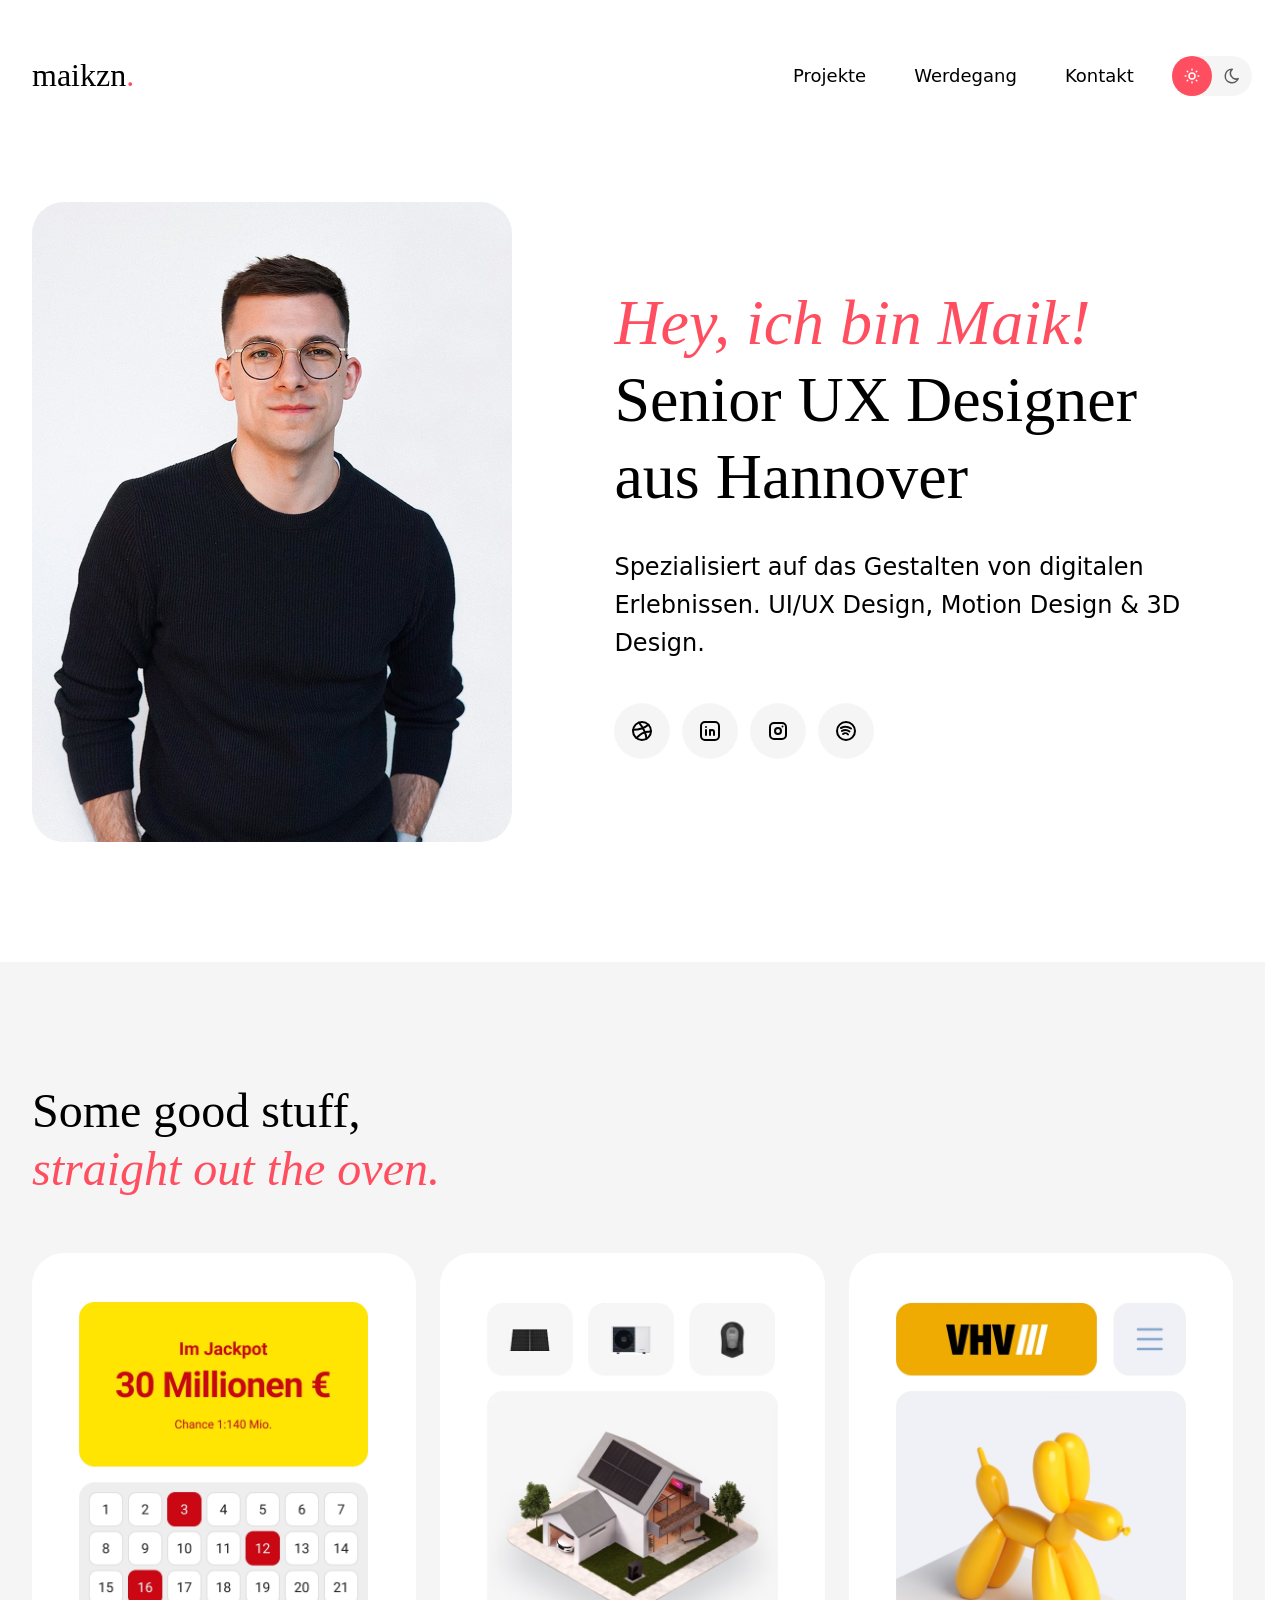
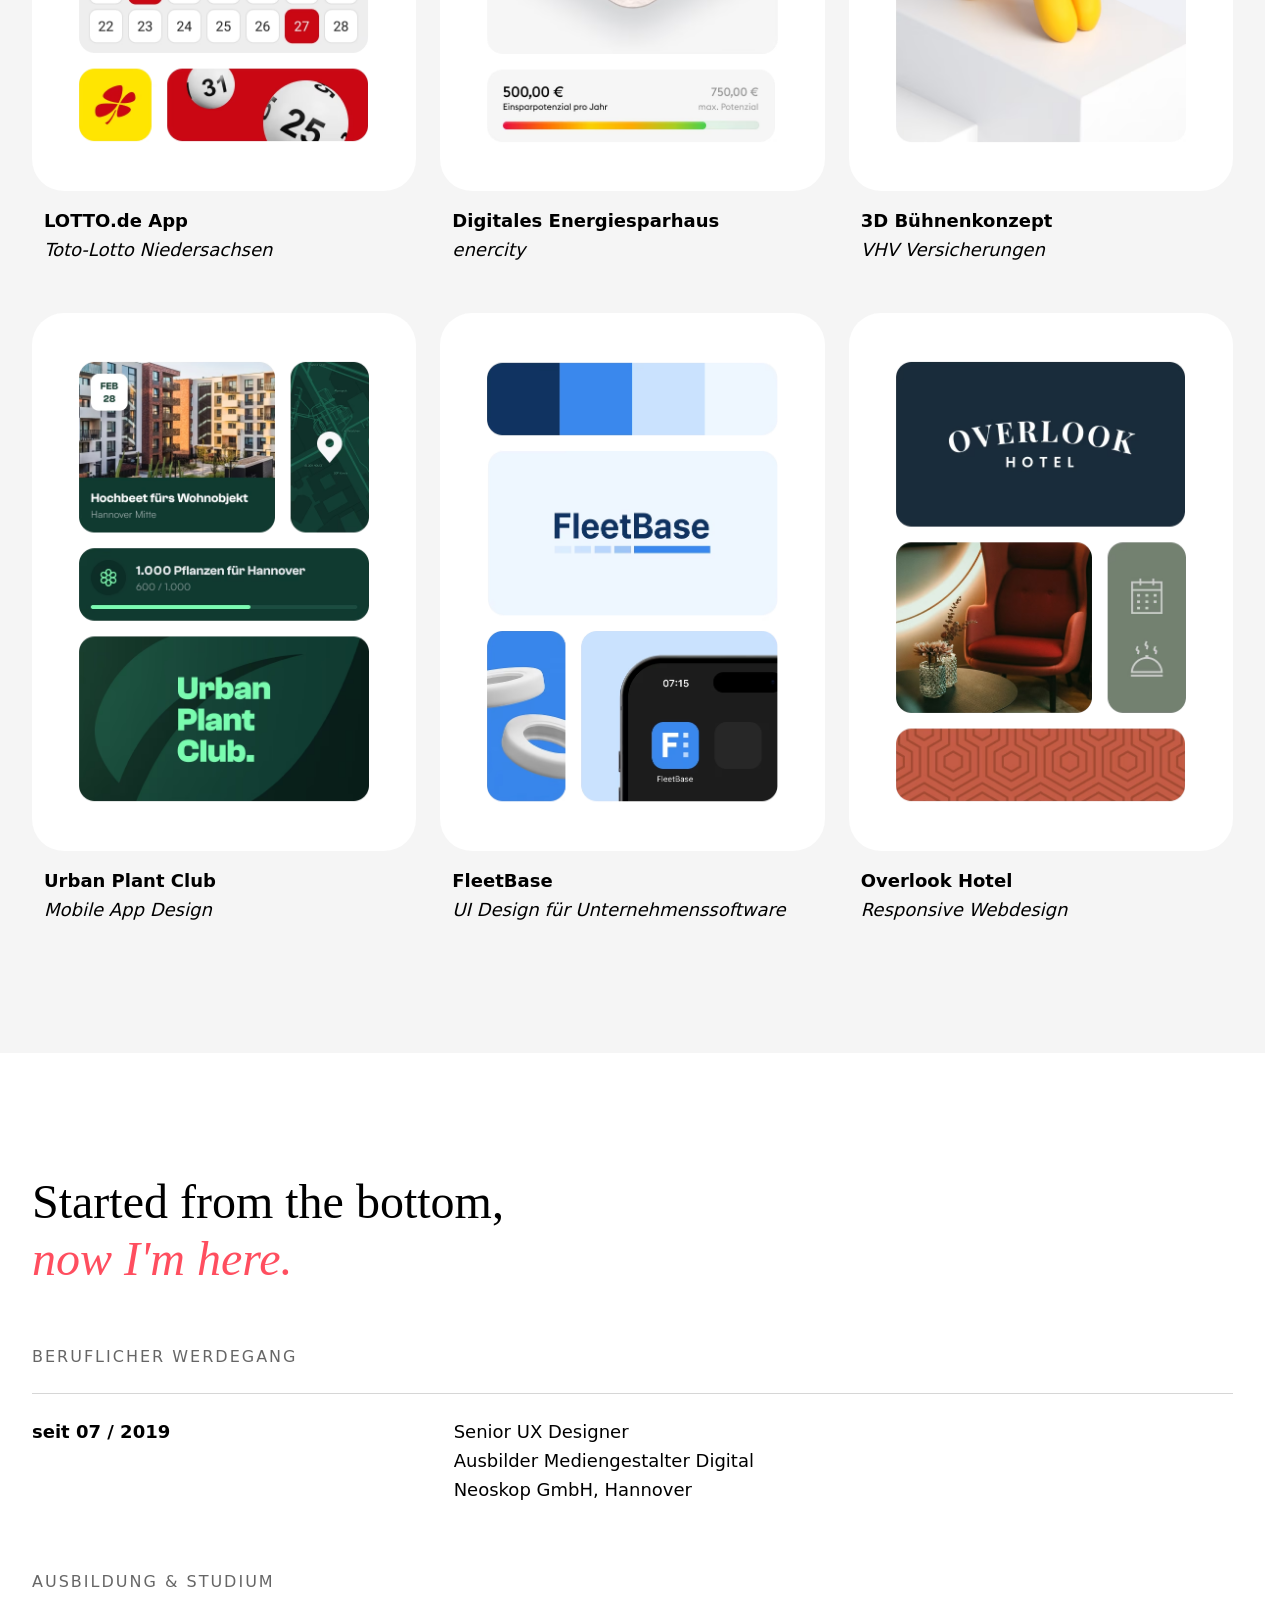
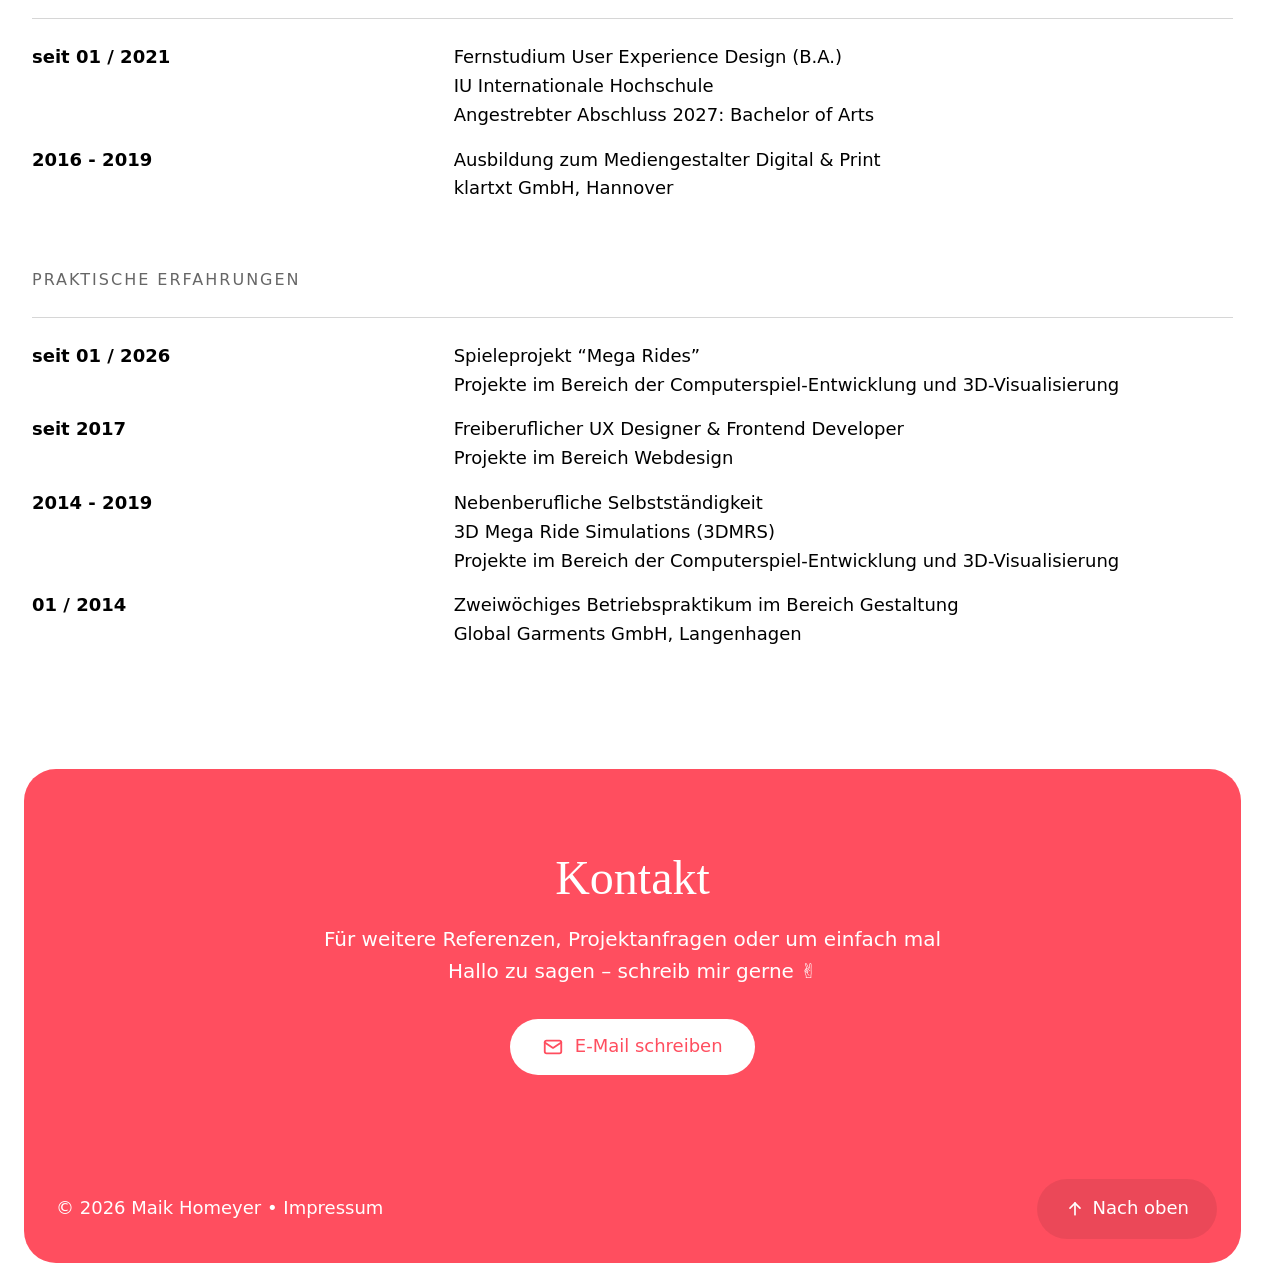
==== index.html @ de3a1f6f "feat(modal): add pause and play toggle to case videos" ====
<!DOCTYPE html>
<html lang="de">
<head>
    <meta charset="UTF-8">
    <meta name="viewport" content="width=device-width, initial-scale=1.0">
    
    <meta name="description" content="UX/UI Designer aus Hannover. Ich gestalte digitale Produkte mit Fokus auf UI/UX, Motion und 3D Design für optimale Nutzererlebnisse.">
    <title>Maik Homeyer – Senior UX Designer</title>
    <link rel="icon" href="assets/favicon.svg" sizes="any" type="image/svg+xml">

    <link rel="stylesheet" href="style.css">
    <script src="script.js" defer></script>
</head>
<body>
    <a href="#main" class="skip-link">Zum Hauptinhalt springen</a>

    <!-- NAVIGATION -->

    <header class="site-header"></header>

    <!-- MAIN CONTENT -->

    <main id="main" tabindex="-1">

        <!-- HERO AREA -->

        <section id="about" class="hero">
            <div class="container hero__inner">
                <div class="hero__image reveal">
                    <div class="hero__circle-wrapper reveal reveal--scale" style="transition-delay: 0.60s">
                        <svg viewBox="0 0 200 200" class="hero__circle">
                            <defs>
                                <path id="circle-path" d="M 100, 100 m -80, 0 a 80,80 0 1,1 160,0 a 80,80 0 1,1 -160,0" />
                            </defs>
                            <text>
                                <textPath href="#circle-path">
                                    Open for work · Open for work ·
                                </textPath>
                            </text>
                        </svg>
                    </div>
                    <picture>
                        <source srcset="assets/profil.avif" type="image/avif">
                        <source srcset="assets/profil.webp" type="image/webp">
                        <img src="assets/profil.jpg" 
                            alt="Porträt von Maik"
                            fetchpriority="high">
                    </picture>
                </div>
                <div class="hero__content">
                    <h1 class="hero__title reveal" style="transition-delay: 0.12s">
                        <span class="hero__title-highlight">Hey, ich bin Maik! </span>
                        Senior UX Designer aus Hannover</h1>
                    <p class="hero__text reveal" style="transition-delay: 0.24s">Spezialisiert auf das Gestalten von digitalen Erlebnissen. UI/UX Design, Motion Design & 3D Design.</p>
                    <ul class="hero__socials">
                        <li class="reveal" style="transition-delay: 0.36s">
                            <a href="https://dribbble.com/maikzn" target="_blank" rel="noopener noreferrer" aria-label="Dribbble-Profil von Maik">
                                <svg class="hero__socials-icon" xmlns="http://www.w3.org/2000/svg" width="24" height="24" viewBox="0 0 24 24" fill="none" stroke="currentColor" stroke-width="2" stroke-linecap="round" stroke-linejoin="round" class="icon icon-tabler icons-tabler-outline icon-tabler-brand-dribbble"><path stroke="none" d="M0 0h24v24H0z" fill="none" /><path d="M3 12a9 9 0 1 0 18 0a9 9 0 1 0 -18 0" /><path d="M9 3.6c5 6 7 10.5 7.5 16.2" /><path d="M6.4 19c3.5 -3.5 6 -6.5 14.5 -6.4" /><path d="M3.1 10.75c5 0 9.814 -.38 15.314 -5" /></svg>
                            </a>
                        </li>
                        <li class="reveal" style="transition-delay: 0.48s">
                            <a href="https://www.linkedin.com/in/maik-homeyer/" target="_blank" rel="noopener noreferrer" aria-label="LinkedIn-Profil von Maik">
                                <svg class="hero__socials-icon" xmlns="http://www.w3.org/2000/svg" width="24" height="24" viewBox="0 0 24 24" fill="none" stroke="currentColor" stroke-width="2" stroke-linecap="round" stroke-linejoin="round" class="icon icon-tabler icons-tabler-outline icon-tabler-brand-linkedin"><path stroke="none" d="M0 0h24v24H0z" fill="none" /><path d="M8 11v5" /><path d="M8 8v.01" /><path d="M12 16v-5" /><path d="M16 16v-3a2 2 0 1 0 -4 0" /><path d="M3 7a4 4 0 0 1 4 -4h10a4 4 0 0 1 4 4v10a4 4 0 0 1 -4 4h-10a4 4 0 0 1 -4 -4l0 -10" /></svg>
                            </a>
                        </li>
                        <li class="reveal" style="transition-delay: 0.60s">
                            <a href="https://www.instagram.com/maik.hmyr" target="_blank" rel="noopener noreferrer" aria-label="Instagram-Profil von Maik">
                                <svg class="hero__socials-icon" xmlns="http://www.w3.org/2000/svg" width="24" height="24" viewBox="0 0 24 24" fill="none" stroke="currentColor" stroke-width="2" stroke-linecap="round" stroke-linejoin="round" class="icon icon-tabler icons-tabler-outline icon-tabler-brand-instagram"><path stroke="none" d="M0 0h24v24H0z" fill="none" /><path d="M4 8a4 4 0 0 1 4 -4h8a4 4 0 0 1 4 4v8a4 4 0 0 1 -4 4h-8a4 4 0 0 1 -4 -4l0 -8" /><path d="M9 12a3 3 0 1 0 6 0a3 3 0 0 0 -6 0" /><path d="M16.5 7.5v.01" /></svg>
                            </a>
                        </li>
                        <li class="reveal" style="transition-delay: 0.72s">
                            <a href="https://open.spotify.com/user/1185439447?si=f376eddc1c5a4cda" target="_blank" rel="noopener noreferrer" aria-label="Spotify-Profil von Maik">
                                <svg class="hero__socials-icon" xmlns="http://www.w3.org/2000/svg" width="24" height="24" viewBox="0 0 24 24" fill="none" stroke="currentColor" stroke-width="2" stroke-linecap="round" stroke-linejoin="round" class="icon icon-tabler icons-tabler-outline icon-tabler-brand-spotify"><path stroke="none" d="M0 0h24v24H0z" fill="none" /><path d="M3 12a9 9 0 1 0 18 0a9 9 0 1 0 -18 0" /><path d="M8 11.973c2.5 -1.473 5.5 -.973 7.5 .527" /><path d="M9 15c1.5 -1 4 -1 5 .5" /><path d="M7 9c2 -1 6 -2 10 .5" /></svg>
                            </a>
                        </li>
                    </ul>
                </div>
            </div>
        </section>

        <!-- PROJECTS -->

        <section id="projects" class="projects">
            <div class="container">
                <h2 class="projects__title reveal">Some good stuff,<br>
                    <span class="text-highlighted">straight out the oven.</span>
                </h2>
                <ul class="projects__list">
                    <li class="reveal" style="transition-delay: 0.12s">                
                        <button type="button"
                                class="project-card"
                                commandfor="modal-lotto"
                                command="show-modal"
                                aria-label="Projektdetails zu LOTTO.de App öffnen">
                            <picture>
                                <source srcset="assets/cases/lotto/case-teaser-lotto.avif" 
                                        data-src-dark="assets/cases/lotto/case-teaser-lotto-dark.avif"
                                        type="image/avif">
                                <source srcset="assets/cases/lotto/case-teaser-lotto.webp" 
                                        data-src-dark="assets/cases/lotto/case-teaser-lotto-dark.webp"
                                        type="image/webp">
                                <img class="project-card__image"
                                    src="assets/cases/lotto/case-teaser-lotto.png" 
                                    data-src-dark="assets/cases/lotto/case-teaser-lotto-dark.png"
                                    alt="Screenshots aus dem Projekt 'Lotto.de App'"
                                    aria-hidden="true"
                                    loading="lazy"
                                    decoding="async">
                            </picture>
                            <span class="project-card__title">LOTTO.de App</span>
                            <span class="project-card__category">Toto-Lotto Niedersachsen</span>
                        </button>
                    </li>
                    <li class="reveal" style="transition-delay: 0.24s">                
                        <button type="button"
                                class="project-card"
                                commandfor="modal-enercity"
                                command="show-modal"
                                aria-label="Projektdetails zu Digitales Energiesparhaus öffnen">
                            <picture>
                                <source srcset="assets/cases/enercity/case-teaser-enercity.avif" 
                                        data-src-dark="assets/cases/enercity/case-teaser-enercity-dark.avif"
                                        type="image/avif">
                                <source srcset="assets/cases/enercity/case-teaser-enercity.webp" 
                                        data-src-dark="assets/cases/enercity/case-teaser-enercity-dark.webp"
                                        type="image/webp">
                                <img class="project-card__image"
                                    src="assets/cases/enercity/case-teaser-enercity.png" 
                                    data-src-dark="assets/cases/enercity/case-teaser-enercity-dark.png"
                                    alt="Screenshots aus dem Projekt 'Digitales Energiesparhaus'"
                                    aria-hidden="true"
                                    loading="lazy"
                                    decoding="async">
                            </picture>
                            <span class="project-card__title">Digitales Energiesparhaus</span>
                            <span class="project-card__category">enercity</span>
                        </button>
                    </li>
                    <li class="reveal" style="transition-delay: 0.36s">
                        <button type="button"
                                class="project-card"
                                commandfor="modal-vhv"
                                command="show-modal"
                                aria-label="Projektdetails zu 3D Bühnenkonzept öffnen">
                            <picture>
                                <source srcset="assets/cases/vhv/case-teaser-vhv.avif" 
                                        data-src-dark="assets/cases/vhv/case-teaser-vhv-dark.avif"
                                        type="image/avif">
                                <source srcset="assets/cases/vhv/case-teaser-vhv.webp" 
                                        data-src-dark="assets/cases/vhv/case-teaser-vhv-dark.webp"
                                        type="image/webp">
                                <img class="project-card__image"
                                    src="assets/cases/vhv/case-teaser-vhv.png"
                                    data-src-dark="assets/cases/vhv/case-teaser-vhv-dark.png"
                                    alt="Screenshots aus dem Projekt '3D Bühnenkonzept'"
                                    aria-hidden="true"
                                    loading="lazy"
                                    decoding="async">
                            </picture>
                            <span class="project-card__title">3D Bühnenkonzept</span>
                            <span class="project-card__category">VHV Versicherungen</span>
                        </button>
                    </li>
                    <li class="reveal" style="transition-delay: 0.48s">
                        <button type="button"
                                class="project-card"
                                commandfor="modal-urban-plant-club"
                                command="show-modal"
                                aria-label="Projektdetails zu Urban Plant Club öffnen">
                            <picture>
                                <source srcset="assets/cases/urban/case-teaser-urban.avif" type="image/avif">
                                <source srcset="assets/cases/urban/case-teaser-urban.webp" type="image/webp">
                                <img class="project-card__image"
                                    src="assets/cases/urban/case-teaser-urban.png"
                                    alt="Screenshots aus dem Projekt 'Urban Plant Club'"
                                    aria-hidden="true"
                                    loading="lazy"
                                    decoding="async">
                            </picture>
                            <span class="project-card__title">Urban Plant Club</span>
                            <span class="project-card__category">Mobile App Design</span>
                        </button>
                    </li>
                    <li class="reveal" style="transition-delay: 0.60s">
                        <button type="button"
                                class="project-card"
                                commandfor="modal-fleetbase"
                                command="show-modal"
                                aria-label="Projektdetails zu FleetBase öffnen">
                            <picture>
                                <source srcset="assets/cases/fleetbase/case-teaser-fleetbase.avif" type="image/avif">
                                <source srcset="assets/cases/fleetbase/case-teaser-fleetbase.webp" type="image/webp">
                                <img class="project-card__image"
                                    src="assets/cases/fleetbase/case-teaser-fleetbase.png" 
                                    alt="Screenshots aus dem Projekt 'FleetBase'"
                                    aria-hidden="true"
                                    loading="lazy"
                                    decoding="async">
                            </picture>
                            <span class="project-card__title">FleetBase</span>
                            <span class="project-card__category">UI Design für Unternehmenssoftware</span>
                        </button>
                    </li>
                    <li class="reveal" style="transition-delay: 0.72s">                
                        <button type="button"
                                class="project-card"
                                commandfor="modal-overlook-hotel"
                                command="show-modal"
                                aria-label="Projektdetails zu Overlook Hotel öffnen">
                            <picture>
                                <source srcset="assets/cases/overlook/case-teaser-overlook.avif" type="image/avif">
                                <source srcset="assets/cases/overlook/case-teaser-overlook.webp" type="image/webp">
                                <img class="project-card__image"
                                    src="assets/cases/overlook/case-teaser-overlook.png" 
                                    alt="Screenshots aus dem Projekt 'Overlook Hotel'"
                                    aria-hidden="true"
                                    loading="lazy"
                                    decoding="async">
                            </picture>
                            <span class="project-card__title">Overlook Hotel</span>
                            <span class="project-card__category">Responsive Webdesign</span>
                        </button>
                    </li>
                </ul>
            </div>
        </section>

        <!-- CAREER -->

        <section id="career" class="career">
            <div class="container">
                <h2 class="career__title reveal">Started from the bottom,<br>
                    <span class="text-highlighted">now I'm here.</span>
                </h2>
                <div class="career__list">
                    <div class="career__group reveal" style="transition-delay: 0.12s">
                        <h3 class="career__group-title">Beruflicher Werdegang</h3>
                        <dl class="career__entries">
                            <dt class="career__date">seit 07 / 2019</dt>
                            <dd class="career__description">
                                <p>Senior UX Designer</p>
                                <p>Ausbilder Mediengestalter Digital</p>
                                <p>Neoskop GmbH, Hannover</p>
                            </dd>
                        </dl>
                    </div>
                    <div class="career__group reveal" style="transition-delay: 0.24s">
                        <h3 class="career__group-title">Ausbildung & Studium</h3>
                        <dl class="career__entries">
                            <dt class="career__date">seit 01 / 2021</dt>
                            <dd class="career__description">
                                <p>Fernstudium User Experience Design (B.A.)</p>
                                <p>IU Internationale Hochschule</p>
                                <p>Angestrebter Abschluss 2027: Bachelor of Arts</p>
                            </dd>
                            <dt class="career__date">2016 - 2019</dt>
                            <dd class="career__description">
                                <p>Ausbildung zum Mediengestalter Digital & Print</p>
                                <p>klartxt GmbH, Hannover</p>
                            </dd>
                        </dl>
                    </div>
                    <div class="career__group reveal" style="transition-delay: 0.36s">
                        <h3 class="career__group-title">Praktische Erfahrungen</h3>
                        <dl class="career__entries">
                            <dt class="career__date">seit 01 / 2026</dt>
                            <dd class="career__description">
                                <p>Spieleprojekt “Mega Rides”</p>
                                <p>Projekte im Bereich der Computerspiel-Entwicklung und 3D-Visualisierung</p>
                            </dd>
                            <dt class="career__date">seit 2017</dt>
                            <dd class="career__description">
                                <p>Freiberuflicher UX Designer & Frontend Developer</p>
                                <p>Projekte im Bereich Webdesign</p>
                            </dd>
                            <dt class="career__date">2014 - 2019</dt>
                            <dd class="career__description">
                                <p>Nebenberufliche Selbstständigkeit</p>
                                <p>3D Mega Ride Simulations (3DMRS)</p>
                                <p>Projekte im Bereich der Computerspiel-Entwicklung und 3D-Visualisierung</p>
                            </dd>
                            <dt class="career__date">01 / 2014</dt>
                            <dd class="career__description">
                                <p>Zweiwöchiges Betriebspraktikum im Bereich Gestaltung</p>
                                <p>Global Garments GmbH, Langenhagen</p>
                            </dd>
                        </dl>
                    </div>
                </div>
            </div>
        </section>
        
    </main>

    <!-- FOOTER -->

    <footer class="site-footer"></footer>

     <!-- MODAL: URBAN PLANT CLUB -->

     <dialog id="modal-urban-plant-club"
             class="modal"
             aria-labelledby="modal-urban-plant-club-title"
             closedby="any">

        <article class="modal__content">

            <button type="button"
                    class="modal__close"
                    commandfor="modal-urban-plant-club"
                    command="close"
                    aria-label="Projektdetails schließen"
                    autofocus>
                <span aria-hidden="true">
                    <svg xmlns="http://www.w3.org/2000/svg" width="24" height="24" viewBox="0 0 24 24" fill="none" stroke="currentColor" stroke-width="2" stroke-linecap="round" stroke-linejoin="round" class="icon icon-tabler icons-tabler-outline icon-tabler-x"><path stroke="none" d="M0 0h24v24H0z" fill="none" /><path d="M18 6l-12 12" /><path d="M6 6l12 12" /></svg>
                </span>
            </button>

            <header class="modal__header">
                <p class="modal__category">Mobile App Design</p>
                <h3 id="modal-urban-plant-club-title" class="modal__title">Urban Plant Club</h3>
            </header>

            <p class="modal__description">Für ein Hochschulprojekt entstand die App Urban Plant Club, die das Thema Urban Gardening aufgreift und den Austausch sowie die Gemeinschaft innerhalb einer Kommune stärkt. Der gesamte Gestaltungsprozess umfasste Recherche, Ideenfindung, Konzeption sowie die Ausarbeitung von High Fidelity Layouts und eines klickbaren Prototyps.</p>

            <ul class="modal__links">
                <li><a href="https://www.figma.com/proto/EjaXicSK30zauk4vLMAazk/Projekt--Mobile-Design?page-id=255%3A778&node-id=255-779&viewport=540%2C270%2C0.22&t=h2NLescLhPdW84NV-1&scaling=scale-down&content-scaling=fixed&starting-point-node-id=255%3A779&desktop-link-click-timestamp=1783879916279&desktop-ul-exp-bucket=po&desktop-ul-pref-conflict=1" class="modal__link" target="_blank" rel="noopener noreferrer">Prototyp aufrufen</a></li>
                <li class="modal__links-meta">Tools: Figma, FigJam</li>
            </ul>

            <ul class="modal__gallery">

                <li class="modal__gallery-item modal__gallery-item--full">
                    <figure>
                        <picture>
                            <source srcset="assets/cases/urban/urban-plant-club-1.avif" type="image/avif">
                            <source srcset="assets/cases/urban/urban-plant-club-1.webp" type="image/webp">
                            <img src="assets/cases/urban/urban-plant-club-1.png" 
                                alt="Darstellung des Loading-Screens sowie der Startseite der Urban Plant Club App auf einem iPhone"
                                decoding="async">
                        </picture>
                    </figure>
                </li>

                <li class="modal__gallery-item modal__gallery-item--full">
                    <figure>
                        <picture>
                            <source srcset="assets/cases/urban/urban-plant-club-2.avif" 
                                    data-src-dark="assets/cases/urban/urban-plant-club-2-dark.avif"
                                    type="image/avif">
                            <source srcset="assets/cases/urban/urban-plant-club-2.webp" 
                                    data-src-dark="assets/cases/urban/urban-plant-club-2-dark.webp"
                                    type="image/webp">
                            <img src="assets/cases/urban/urban-plant-club-2.png" 
                                data-src-dark="assets/cases/urban/urban-plant-club-2-dark.png"
                                alt="User Flow aus der Konzeption der App"
                                decoding="async">
                        </picture>
                    </figure>
                </li>

                <li class="modal__gallery-item modal__gallery-item--full">
                    <figure>
                        <picture>
                            <source srcset="assets/cases/urban/urban-plant-club-3.avif" 
                                    data-src-dark="assets/cases/urban/urban-plant-club-3-dark.avif"
                                    type="image/avif">
                            <source srcset="assets/cases/urban/urban-plant-club-3.webp" 
                                    data-src-dark="assets/cases/urban/urban-plant-club-3-dark.webp"
                                    type="image/webp">
                            <img src="assets/cases/urban/urban-plant-club-3.png" 
                                data-src-dark="assets/cases/urban/urban-plant-club-3-dark.png"
                                alt="Scribbles aus der Konzeption der App"
                                decoding="async">
                        </picture>
                    </figure>
                </li>

                <li class="modal__gallery-item modal__gallery-item--full">
                    <figure>
                        <picture>
                            <source srcset="assets/cases/urban/urban-plant-club-4.avif" type="image/avif">
                            <source srcset="assets/cases/urban/urban-plant-club-4.webp" type="image/webp">
                            <img src="assets/cases/urban/urban-plant-club-4.png" 
                                alt="Startseite, Projektübersicht und Challenges in der App"
                                decoding="async">
                        </picture>
                    </figure>
                </li>

                <li class="modal__gallery-item modal__gallery-item--full">
                    <figure>
                        <picture>
                            <source srcset="assets/cases/urban/urban-plant-club-5.avif" type="image/avif">
                            <source srcset="assets/cases/urban/urban-plant-club-5.webp" type="image/webp">
                            <img src="assets/cases/urban/urban-plant-club-5.png" 
                                alt="UI Komponenten der Urban Plant Club App"
                                decoding="async">
                        </picture>
                    </figure>
                </li>

            </ul>
        </article>

    </dialog>

    <!-- MODAL: FLEETBASE -->

    <dialog id="modal-fleetbase" 
            class="modal"
            aria-labelledby="modal-fleetbase-title"
            closedby="any">

        <article class="modal__content">

            <button type="button"
                    class="modal__close"
                    commandfor="modal-fleetbase"
                    command="close"
                    aria-label="Projektdetails schließen"
                    autofocus>
                <span aria-hidden="true">
                    <svg xmlns="http://www.w3.org/2000/svg" width="24" height="24" viewBox="0 0 24 24" fill="none" stroke="currentColor" stroke-width="2" stroke-linecap="round" stroke-linejoin="round" class="icon icon-tabler icons-tabler-outline icon-tabler-x"><path stroke="none" d="M0 0h24v24H0z" fill="none" /><path d="M18 6l-12 12" /><path d="M6 6l12 12" /></svg>
                </span>
            </button>

            <header class="modal__header">
                <p class="modal__category">UI Design für Unternehmenssoftware</p>
                <h3 id="modal-fleetbase-title" class="modal__title">FleetBase</h3>
            </header>

            <p class="modal__description">FleetBase ist eine konzeptionelle UI/UX-Fallstudie für eine interne Unternehmenssoftware im Bereich der Qualitätssicherung eines Automobilherstellers. Ziel war es, komplexe Prozesse rund um Testfahrzeuge, Mängelerfassung und Wartung in eine klar strukturierte, rollenbasierte Benutzeroberfläche zu überführen. Im Projekt entstanden ein fundiertes Interaktionskonzept, ein eigenständiges Designsystem sowie ausgearbeitete Screendesigns für Desktop- und Tablet-Nutzung mit Fokus auf Konsistenz, Übersichtlichkeit und Skalierbarkeit.</p>

            <ul class="modal__links">
                <li><a href="assets/cases/fleetbase/FleetBase_Studienprojekt.pdf" target="_blank" rel="noopener noreferrer" class="modal__link">Projekt im Detail</a></li>
                <li class="modal__links-meta">Tools: Figma</li>
            </ul>

            <ul class="modal__gallery">
                <li class="modal__gallery-item modal__gallery-item--full">
                    <figure>
                        <picture>
                            <source srcset="assets/cases/fleetbase/fleetbase-1.avif" type="image/avif">
                            <source srcset="assets/cases/fleetbase/fleetbase-1.webp" type="image/webp">
                            <img src="assets/cases/fleetbase/fleetbase-1.png" 
                                alt="Komponenten aus dem Designsystem von FleetBase"
                                decoding="async">
                        </picture>
                    </figure>
                </li>
                <li class="modal__gallery-item modal__gallery-item--full">
                    <figure>
                        <picture>
                            <source srcset="assets/cases/fleetbase/fleetbase-2.avif" type="image/avif">
                            <source srcset="assets/cases/fleetbase/fleetbase-2.webp" type="image/webp">
                            <img src="assets/cases/fleetbase/fleetbase-2.png" 
                                alt="Desktop Übersicht aller Testfahrzeuge aus der Sicht eines Koordinators"
                                decoding="async">
                        </picture>
                    </figure>
                </li>
                <li class="modal__gallery-item modal__gallery-item--half">
                    <figure>
                        <picture>
                            <source srcset="assets/cases/fleetbase/fleetbase-3.avif" type="image/avif">
                            <source srcset="assets/cases/fleetbase/fleetbase-3.webp" type="image/webp">
                            <img src="assets/cases/fleetbase/fleetbase-3.png" 
                                alt="Tablet Übersicht aller Testfahrten aus der Sicht eines Prüfers"
                                decoding="async">
                        </picture>
                    </figure>
                </li>
                <li class="modal__gallery-item modal__gallery-item--half">
                    <figure>
                        <picture>
                            <source srcset="assets/cases/fleetbase/fleetbase-4.avif" type="image/avif">
                            <source srcset="assets/cases/fleetbase/fleetbase-4.webp" type="image/webp">
                            <img src="assets/cases/fleetbase/fleetbase-4.png" 
                                alt="Tablet Ansicht der Mängelerfassung aus der Sicht eines Prüfers"
                                decoding="async">
                        </picture>
                    </figure>
                </li>
            </ul>
        </article>

    </dialog>


    <!-- MODAL: OVERLOOK HOTEL -->

    <dialog id="modal-overlook-hotel"
            class="modal"
            aria-labelledby="modal-overlook-hotel-title"
            closedby="any">

        <article class="modal__content">
            <button type="button"
                class="modal__close"
                commandfor="modal-overlook-hotel"
                command="close"
                aria-label="Projektdetails schließen"
                autofocus>
            <span aria-hidden="true">
                <svg xmlns="http://www.w3.org/2000/svg" width="24" height="24" viewBox="0 0 24 24" fill="none" stroke="currentColor" stroke-width="2" stroke-linecap="round" stroke-linejoin="round" class="icon icon-tabler icons-tabler-outline icon-tabler-x"><path stroke="none" d="M0 0h24v24H0z" fill="none" /><path d="M18 6l-12 12" /><path d="M6 6l12 12" /></svg>
            </span>
            </button>
            <header class="modal__header">
                <p class="modal__category">Responsive Webdesign</p>
                <h3 id="modal-overlook-hotel-title" class="modal__title">Overlook Hotel</h3>
            </header>

            <p class="modal__description">Im Rahmen eines Studienprojekts entstand der Webauftritt für das fiktive "Overlook Hotel" – ein Erlebnishotel, das Gäste in die düstere Welt von Stanley Kubricks "The Shining" entführt. Ziel war es, die immersive Atmosphäre des Films bereits auf der Website spürbar zu machen und Besucher:innen über klare Storytelling-Elemente in die Erzählung einzubeziehen. Der Prozess umfasste eine Konkurrenzanalyse, die Entwicklung von Personas, die Erstellung von Moodboards und Wireframes bis hin zum finalen Design samt klickbarem Prototyp.</p>

            <ul class="modal__links">
                <li><a href="https://www.figma.com/proto/Ym14QoDTxJyCBWasntaTL9/Projekt--Webdesign?page-id=234%3A236&node-id=374-647&node-type=frame&viewport=-520%2C-376%2C0.25&t=aNX93P7GcT8F7XwM-1&scaling=scale-down&content-scaling=fixed&starting-point-node-id=374%3A647&desktop-link-click-timestamp=1783879981449&desktop-ul-exp-bucket=po&desktop-ul-pref-conflict=1" target="_blank" rel="noopener noreferrer" class="modal__link">Zum Prototypen</a></li>
                <li class="modal__links-meta">Tools: Figma, FigJam</li>
            </ul>

            <ul class="modal__gallery">
                <li class="modal__gallery-item modal__gallery-item--full">
                    <figure>
                        <picture>
                            <source srcset="assets/cases/overlook/overlook-1.avif" type="image/avif">
                            <source srcset="assets/cases/overlook/overlook-1.webp" type="image/webp">
                            <img src="assets/cases/overlook/overlook-1.png" 
                                alt="Startseite des Overlook Hotel"
                                decoding="async">
                        </picture>
                    </figure>
                </li>
                <li class="modal__gallery-item modal__gallery-item--full">
                    <figure>
                        <picture>
                            <source srcset="assets/cases/overlook/overlook-2.avif" 
                                    data-src-dark="assets/cases/overlook/overlook-2-dark.avif"
                                    type="image/avif">
                            <source srcset="assets/cases/overlook/overlook-2.webp" 
                                    data-src-dark="assets/cases/overlook/overlook-2-dark.webp"
                                    type="image/webp">
                            <img src="assets/cases/overlook/overlook-2.png" 
                                data-src-dark="assets/cases/overlook/overlook-2-dark.png"
                                alt="Moodboard für das Projekt"
                                decoding="async">
                        </picture>
                    </figure>
                </li>
                <li class="modal__gallery-item modal__gallery-item--half">
                    <figure>
                        <picture>
                            <source srcset="assets/cases/overlook/overlook-3.avif" 
                                    data-src-dark="assets/cases/overlook/overlook-3-dark.avif"
                                    type="image/avif">
                            <source srcset="assets/cases/overlook/overlook-3.webp" 
                                    data-src-dark="assets/cases/overlook/overlook-3-dark.webp"
                                    type="image/webp">
                            <img src="assets/cases/overlook/overlook-3.png" 
                                alt="Scribbles für die Startseite"
                                data-src-dark="assets/cases/overlook/overlook-3-dark.png"
                                decoding="async">
                        </picture>
                    </figure>
                </li>
                <li class="modal__gallery-item modal__gallery-item--half">
                    <figure>
                        <picture>
                            <source srcset="assets/cases/overlook/overlook-4.avif" type="image/avif">
                            <source srcset="assets/cases/overlook/overlook-4.webp" type="image/webp">
                            <img src="assets/cases/overlook/overlook-4.png" 
                                alt="Wireframes von der Startseite"
                                decoding="async">
                        </picture>
                    </figure>
                </li>
                <li class="modal__gallery-item modal__gallery-item--full">
                    <figure>
                        <picture>
                            <source srcset="assets/cases/overlook/overlook-5.avif" type="image/avif">
                            <source srcset="assets/cases/overlook/overlook-5.webp" type="image/webp">
                            <img src="assets/cases/overlook/overlook-5.png" 
                                alt="Irrgarten Sektion auf der Startseite"
                                decoding="async">
                        </picture>
                    </figure>
                </li>
                <li class="modal__gallery-item modal__gallery-item--half">
                    <figure>
                        <picture>
                            <source srcset="assets/cases/overlook/overlook-6.avif" type="image/avif">
                            <source srcset="assets/cases/overlook/overlook-6.webp" type="image/webp">
                            <img src="assets/cases/overlook/overlook-6.png" 
                                alt="Bewertungen des Hotels auf der Startseite"
                                decoding="async">
                        </picture>
                    </figure>
                </li>
                <li class="modal__gallery-item modal__gallery-item--half">
                    <figure>
                        <picture>
                            <source srcset="assets/cases/overlook/overlook-7.avif" type="image/avif">
                            <source srcset="assets/cases/overlook/overlook-7.webp" type="image/webp">
                            <img src="assets/cases/overlook/overlook-7.png" 
                                alt="Interface Komponenten auf der Detailseite eines Zimmers"
                                decoding="async">
                        </picture>
                    </figure>
                </li>
            </ul>
        </article>

    </dialog>

     <!-- MODAL: LOTTO.de APP -->

     <dialog id="modal-lotto"
             class="modal"
             aria-labelledby="modal-lotto-title"
             closedby="any">

        <article class="modal__content">

            <button type="button"
                    class="modal__close"
                    commandfor="modal-lotto"
                    command="close"
                    aria-label="Projektdetails schließen"
                    autofocus>
                <span aria-hidden="true">
                    <svg xmlns="http://www.w3.org/2000/svg" width="24" height="24" viewBox="0 0 24 24" fill="none" stroke="currentColor" stroke-width="2" stroke-linecap="round" stroke-linejoin="round" class="icon icon-tabler icons-tabler-outline icon-tabler-x"><path stroke="none" d="M0 0h24v24H0z" fill="none" /><path d="M18 6l-12 12" /><path d="M6 6l12 12" /></svg>
                </span>
            </button>

            <header class="modal__header">
                <p class="modal__category">Toto-Lotto Niedersachsen</p>
                <h3 id="modal-lotto-title" class="modal__title">LOTTO.de App</h3>
            </header>

            <p class="modal__description">Für Lotto.de entstand ein plattformübergreifendes App-Design, das die bestehende Website in ein natives Mobile-Erlebnis überführt. Nutzer:innen können Spielscheine für verschiedene Lotterien ausfüllen, Ziehungsergebnisse einsehen und physische Lottoscheine per Scan auf Gewinne prüfen. Zu meinen Aufgaben gehörten: die Konzeption der Nutzerflows, die visuelle Ausgestaltung sowie der Aufbau eines umfassenden Designsystems, das die produktspezifischen Corporate Designs aller Lotterien konsistent abbildet, die WCAG-AA-Kontrastrichtlinien erfüllt und einen Light- sowie Darkmode ermöglicht. Zudem wurden Rive Animationen für das Onboarding erstellt. Die App befindet sich aktuell noch in der Entwicklungsphase.</p>

            <ul class="modal__links">
                <li><a href="https://lotto.de" class="modal__link" target="_blank" rel="noopener noreferrer">Website aufrufen</a></li>
                <li class="modal__links-meta">Tools: Figma, Rive</li>
            </ul>

            <ul class="modal__gallery">

                <li class="modal__gallery-item modal__gallery-item--full">
                    <figure>
                        <picture>
                            <source srcset="assets/cases/lotto/lotto-1.avif" type="image/avif">
                            <source srcset="assets/cases/lotto/lotto-1.webp" type="image/webp">
                            <img src="assets/cases/lotto/lotto-1.png" 
                                alt="Darstellung des Onboarding Prozesses"
                                decoding="async">
                        </picture>
                    </figure>
                </li>

                <li class="modal__gallery-item modal__gallery-item--half">
                    <figure>
                        <picture>
                            <source srcset="assets/cases/lotto/lotto-2.avif" type="image/avif">
                            <source srcset="assets/cases/lotto/lotto-2.webp" type="image/webp">
                            <img src="assets/cases/lotto/lotto-2.png" 
                                alt="Startseite der App mit Produktkacheln"
                                decoding="async">
                        </picture>
                    </figure>
                </li>

                <li class="modal__gallery-item modal__gallery-item--half">
                    <figure>
                        <picture>
                            <source srcset="assets/cases/lotto/lotto-3.avif" type="image/avif">
                            <source srcset="assets/cases/lotto/lotto-3.webp" type="image/webp">
                            <img src="assets/cases/lotto/lotto-3.png" 
                                alt="Übersicht über Figma Variablen"
                                decoding="async">
                        </picture>
                    </figure>
                </li>

                <li class="modal__gallery-item modal__gallery-item--full">
                    <figure>
                        <picture>
                            <source srcset="assets/cases/lotto/lotto-4.avif" type="image/avif">
                            <source srcset="assets/cases/lotto/lotto-4.webp" type="image/webp">
                            <img src="assets/cases/lotto/lotto-4.png" 
                                alt="Detailansicht eines Spielscheins für Lotto 6aus49"
                                decoding="async">
                        </picture>
                    </figure>
                </li>

                <li class="modal__gallery-item modal__gallery-item--half">
                    <figure>
                        <picture>
                            <source srcset="assets/cases/lotto/lotto-5.avif" type="image/avif">
                            <source srcset="assets/cases/lotto/lotto-5.webp" type="image/webp">
                            <img src="assets/cases/lotto/lotto-5.png" 
                                alt="Eurojackpot Spielschein"
                                decoding="async">
                        </picture>
                    </figure>
                </li>

                <li class="modal__gallery-item modal__gallery-item--half">
                    <figure>
                        <picture>
                            <source srcset="assets/cases/lotto/lotto-6.avif" 
                                    data-src-dark="assets/cases/lotto/lotto-6-dark.avif"
                                    type="image/avif">
                            <source srcset="assets/cases/lotto/lotto-6.webp" 
                                    data-src-dark="assets/cases/lotto/lotto-6-dark.webp"
                                    type="image/webp">
                            <img src="assets/cases/lotto/lotto-6.png" 
                                data-src-dark="assets/cases/lotto/lotto-6-dark.png"
                                alt="KENO Spielschein"
                                decoding="async">
                        </picture>
                    </figure>
                </li>

                <li class="modal__gallery-item modal__gallery-item--full">
                    <figure>
                        <picture>
                            <source srcset="assets/cases/lotto/lotto-7.avif" type="image/avif">
                            <source srcset="assets/cases/lotto/lotto-7.webp" type="image/webp">
                            <img src="assets/cases/lotto/lotto-7.png" 
                                alt="Ziehungsergebnisse, Scanner-Funktion und Gewinncheck"
                                decoding="async">
                        </picture>
                    </figure>
                </li>

            </ul>
        </article>

    </dialog>

    <!-- MODAL: VHV -->

    <dialog id="modal-vhv"
             class="modal"
             aria-labelledby="modal-vhv-title"
             closedby="any">

        <article class="modal__content">

            <button type="button"
                    class="modal__close"
                    commandfor="modal-vhv"
                    command="close"
                    aria-label="Projektdetails schließen"
                    autofocus>
                <span aria-hidden="true">
                    <svg xmlns="http://www.w3.org/2000/svg" width="24" height="24" viewBox="0 0 24 24" fill="none" stroke="currentColor" stroke-width="2" stroke-linecap="round" stroke-linejoin="round" class="icon icon-tabler icons-tabler-outline icon-tabler-x"><path stroke="none" d="M0 0h24v24H0z" fill="none" /><path d="M18 6l-12 12" /><path d="M6 6l12 12" /></svg>
                </span>
            </button>

            <header class="modal__header">
                <p class="modal__category">VHV Versicherungen</p>
                <h3 id="modal-vhv-title" class="modal__title">3D Bühnenkonzept</h3>
            </header>

            <p class="modal__description">Im Rahmen eines Design-Rebrushes zur Verbesserung der Barrierefreiheit wurden neue Bühnengrafiken entwickelt, die frischen Wind in die Markenwelt der VHV bringen sollten. Hierfür habe ich ein 3D-Bühnenkonzept entworfen und an die verschiedenen Produktkategorien angepasst.</p>

            <ul class="modal__links">
                <li><a href="https://www.vhv.de/auto-versicherung" class="modal__link" target="_blank" rel="noopener noreferrer">Website aufrufen</a></li>
                <li class="modal__links-meta">Tools: Blender, Photoshop</li>
            </ul>

            <ul class="modal__gallery">

                <li class="modal__gallery-item modal__gallery-item--full">
                    <figure>
                        <picture>
                            <source srcset="assets/cases/vhv/vhv-1.avif" type="image/avif">
                            <source srcset="assets/cases/vhv/vhv-1.webp" type="image/webp">
                            <img src="assets/cases/vhv/vhv-1.png" 
                                alt="Startseite der VHV Versicherung mit dem Bühnenmotiv für die Autoversicherung"
                                decoding="async">
                        </picture>
                    </figure>
                </li>
                <li class="modal__gallery-item modal__gallery-item--full">
                    <figure>
                        <div class="video-player">
                            <video autoplay muted loop playsinline
                                data-src-dark="assets/cases/vhv/vhv-2-dark.webm">
                                <source src="assets/cases/vhv/vhv-2.webm"
                                        data-src-dark="assets/cases/vhv/vhv-2-dark.webm"
                                        type="video/webm">
                                <source src="assets/cases/vhv/vhv-2.mp4" 
                                        data-src-dark="assets/cases/vhv/vhv-2-dark.mp4"
                                        type="video/mp4">
                            </video>
                            <button type="button" 
                                    class="video-player__toggle" 
                                    aria-label="Video pausieren"
                                    aria-pressed="false">
                                <span class="video-player__icon video-player__icon--pause" aria-hidden="true">
                                <svg xmlns="http://www.w3.org/2000/svg" viewBox="0 0 56 56">
                                    <path d="m21.7334 36.67h2.5342c1.1483 0 1.7324-.5796 1.7324-1.7193v-13.9015c0-1.12-.5841-1.6898-1.7324-1.7193h-2.5342c-1.1483 0-1.7324.5698-1.7324 1.7193v13.9015c-.0297 1.1396.5544 1.7193 1.7324 1.7193zm9.9992 0h2.5347c1.1485 0 1.7327-.5796 1.7327-1.7193v-13.9015c0-1.12-.5842-1.7193-1.7327-1.7193h-2.5347c-1.1485 0-1.7327.5698-1.7327 1.7193v13.9015c0 1.1396.5545 1.7193 1.7327 1.7193z"></path>
                                </svg>
                                </span>
                                <span class="video-player__icon video-player__icon--play" aria-hidden="true">
                                     <svg xmlns="http://www.w3.org/2000/svg" viewBox="0 0 56 56">
                                        <path d="m23.7555 36.6237c.4478 0 .8598-.1343 1.4241-.4568l10.9178-6.3322c.8598-.5016 1.3614-1.021 1.3614-1.8361 0-.8061-.5016-1.3255-1.3614-1.8271l-10.9178-6.3322c-.5643-.3314-.9762-.4657-1.4241-.4657-.9315 0-1.7555.7165-1.7555 1.9435v13.3629c0 1.227.824 1.9435 1.7555 1.9435z"></path>
                                    </svg>
                                </span>
                            </button>
                        </div>
                    </figure>
                </li>
                <li class="modal__gallery-item modal__gallery-item--half">
                    <figure>
                        <picture>
                            <source srcset="assets/cases/vhv/vhv-3.avif" type="image/avif">
                            <source srcset="assets/cases/vhv/vhv-3.webp" type="image/webp">
                            <img src="assets/cases/vhv/vhv-3.png" 
                                alt="Bühnengrafik für die Hausratsversicherung"
                                decoding="async">
                        </picture>
                    </figure>
                </li>

                <li class="modal__gallery-item modal__gallery-item--half">
                    <figure>
                        <picture>
                            <source srcset="assets/cases/vhv/vhv-4.avif" type="image/avif">
                            <source srcset="assets/cases/vhv/vhv-4.webp" type="image/webp">
                            <img src="assets/cases/vhv/vhv-4.png" 
                                alt="Bühnengrafik für die Tierkrankenversicherung"
                                decoding="async">
                        </picture>
                    </figure>
                </li>

            </ul>
        </article>

    </dialog>

    <!-- MODAL: ENERCITY -->

    <dialog id="modal-enercity"
             class="modal"
             aria-labelledby="modal-enercity-title"
             closedby="any">

        <article class="modal__content">

            <button type="button"
                    class="modal__close"
                    commandfor="modal-enercity"
                    command="close"
                    aria-label="Projektdetails schließen"
                    autofocus>
                <span aria-hidden="true">
                    <svg xmlns="http://www.w3.org/2000/svg" width="24" height="24" viewBox="0 0 24 24" fill="none" stroke="currentColor" stroke-width="2" stroke-linecap="round" stroke-linejoin="round" class="icon icon-tabler icons-tabler-outline icon-tabler-x"><path stroke="none" d="M0 0h24v24H0z" fill="none" /><path d="M18 6l-12 12" /><path d="M6 6l12 12" /></svg>
                </span>
            </button>

            <header class="modal__header">
                <p class="modal__category">enercity</p>
                <h3 id="modal-enercity-title" class="modal__title">Digitales Energiesparhaus</h3>
            </header>

            <p class="modal__description">Das digitale Energiesparhaus von enercity ermöglicht es Kunden, ihre Haushaltssituation zu analysieren und gezielte Optimierungsmaßnahmen zur langfristigen Senkung der Energiekosten zu erhalten. Dieses Projekt habe ich als Designer umfassend begleitet – von der Konzeption über die visuelle Gestaltung bis hin zur Erstellung der Rive-Animationen für die Hausgrafik.</p>

            <ul class="modal__links">
                <li><a href="https://www.enercity.de/privatkunden/produkte/energieberatung/digitales-energiesparhaus" class="modal__link" target="_blank" rel="noopener noreferrer">Website aufrufen</a></li>
                <li class="modal__links-meta">Tools: Figma, Rive, Photoshop</li>
            </ul>

            <ul class="modal__gallery">

                <li class="modal__gallery-item modal__gallery-item--full">
                    <figure>
                        <picture>
                            <source srcset="assets/cases/enercity/enercity-1.avif" type="image/avif">
                            <source srcset="assets/cases/enercity/enercity-1.webp" type="image/webp">
                            <img src="assets/cases/enercity/enercity-1.png" 
                                alt="Digitales Energiesparhaus Konfigurator Oberfläche"
                                decoding="async">
                        </picture>
                    </figure>
                </li>

                <li class="modal__gallery-item modal__gallery-item--full">
                    <figure>
                        <div class="video-player">
                            <video autoplay muted loop playsinline>
                                <source src="assets/cases/enercity/enercity-2.webm" 
                                        data-src-dark="assets/cases/enercity/enercity-2-dark.webm"
                                        type="video/webm">
                                <source src="assets/cases/enercity/enercity-2.mp4" 
                                        data-src-dark="assets/cases/enercity/enercity-2-dark.mp4"
                                        type="video/mp4">
                            </video>
                            <button type="button" 
                                    class="video-player__toggle" 
                                    aria-label="Video pausieren"
                                    aria-pressed="false">
                                <span class="video-player__icon video-player__icon--pause" aria-hidden="true">
                                 <svg xmlns="http://www.w3.org/2000/svg" viewBox="0 0 56 56">
                                    <path d="m21.7334 36.67h2.5342c1.1483 0 1.7324-.5796 1.7324-1.7193v-13.9015c0-1.12-.5841-1.6898-1.7324-1.7193h-2.5342c-1.1483 0-1.7324.5698-1.7324 1.7193v13.9015c-.0297 1.1396.5544 1.7193 1.7324 1.7193zm9.9992 0h2.5347c1.1485 0 1.7327-.5796 1.7327-1.7193v-13.9015c0-1.12-.5842-1.7193-1.7327-1.7193h-2.5347c-1.1485 0-1.7327.5698-1.7327 1.7193v13.9015c0 1.1396.5545 1.7193 1.7327 1.7193z"></path>
                                </svg>
                                </span>
                                <span class="video-player__icon video-player__icon--play" aria-hidden="true">
                                    <svg class="icon-control icon-control-play-super svg-icon play-icon" xmlns="http://www.w3.org/2000/svg" viewBox="0 0 56 56">
                                        <path d="m23.7555 36.6237c.4478 0 .8598-.1343 1.4241-.4568l10.9178-6.3322c.8598-.5016 1.3614-1.021 1.3614-1.8361 0-.8061-.5016-1.3255-1.3614-1.8271l-10.9178-6.3322c-.5643-.3314-.9762-.4657-1.4241-.4657-.9315 0-1.7555.7165-1.7555 1.9435v13.3629c0 1.227.824 1.9435 1.7555 1.9435z"></path>
                                    </svg>
                                </span>
                            </button>
                        </div>
                    </figure>
                </li>

                <li class="modal__gallery-item modal__gallery-item--half">
                    <figure>
                        <img src="assets/cases/enercity/enercity-3.svg" 
                            alt="UI Elemente"
                            decoding="async">
                    </figure>
                </li>

                <li class="modal__gallery-item modal__gallery-item--half">
                    <figure>
                        <img src="assets/cases/enercity/enercity-4.svg" 
                            data-src-dark="assets/cases/enercity/enercity-4-dark.svg"
                            alt="UI Elemente"
                            decoding="async">
                    </figure>
                </li>

            </ul>
        </article>

    </dialog>
    
</body>
</html>
---- style.css ----
/* FONTS */

@font-face {
    font-family: 'Satoshi';
    src: url('assets/fonts/Satoshi-Regular.ttf') format('truetype');
    font-weight: 400;
    font-style: normal;
    font-display: swap;
}

@font-face {
    font-family: 'Satoshi';
    src: url('assets/fonts/Satoshi-Italic.ttf') format('truetype');
    font-weight: 400;
    font-style: italic;
    font-display: swap;
}

@font-face {
    font-family: 'Satoshi';
    src: url('assets/fonts/Satoshi-Medium.ttf') format('truetype');
    font-weight: 500;
    font-style: normal;
    font-display: swap;
}

@font-face {
    font-family: 'Satoshi';
    src: url('assets/fonts/Satoshi-Bold.ttf') format('truetype');
    font-weight: 700;
    font-style: normal;
    font-display: swap;
}

@font-face {
    font-family: 'Satoshi';
    src: url('assets/fonts/Satoshi-BoldItalic.ttf') format('truetype');
    font-weight: 700;
    font-style: italic;
    font-display: swap;
}

@font-face {
    font-family: 'DM Serif Display';
    src: url('assets/fonts/DMSerifDisplay-Regular.ttf') format('truetype');
    font-weight: 400;
    font-style: normal;
    font-display: swap;
}

@font-face {
    font-family: 'DM Serif Display';
    src: url('assets/fonts/DMSerifDisplay-Italic.ttf') format('truetype');
    font-weight: 400;
    font-style: italic;
    font-display: swap;
}


/* GENERAL & RESETS */

*,
*::before,
*::after {
    margin: 0;
    padding: 0;
    border: 0;
    box-sizing: border-box;
}

:root {
    --font-display: 'DM Serif Display', Georgia, serif;
    --font-body: 'Satoshi', system-ui, sans-serif;
    --font-size: 1.125rem;
    --header-height: 4rem;

    --color-background-primary: #fff;
    --color-background-secondary: rgba(0, 0, 0, 0.04);
    --color-background-inverse: #0f0f0f;
    --color-text: #000;
    --color-accent: #FF4E5F;
    --color-accent-surface: #FF4E5F;
    --color-accent-hover: color-mix(in lch, var(--color-accent), transparent 88%);
    --color-border-primary: rgba(0, 0, 0, 0.16);
    --color-border-secondary: rgba(0, 0, 0, 0.08);

    --color-surface-blur: rgba(255, 255, 255, 0.64);
    --backdrop-blur: saturate(180%) blur(20px);
    --color-backdrop: rgba(0, 0, 0, 0.6);

    --section-padding-x: 1.5rem;
    --section-padding-y: 4rem;

    --border-radius-md: 2rem;
    --border-radius-sm: 1.5rem;

    @media (min-width: 640px) {
        --section-padding-x: 2.5rem;
        --section-padding-y: 6rem;
        --header-height: 5.125rem;
    }

    @media (min-width: 1024px) {
        --section-padding-x: 2rem;
        --section-padding-y: 7.5rem;
    }
}

[data-theme="dark"] {
    --color-background-primary: #0f0f0f;
    --color-background-secondary: rgba(255, 255, 255, 0.04);
    --color-background-inverse: #fff;
    --color-text: #fff;
    --color-accent: #6871E9;
    --color-accent-surface: #5C64E5;
    --color-border-primary: rgba(255, 255, 255, 0.24);
    --color-border-secondary: rgba(255, 255, 255, 0.08);
    --color-border-inverse: rgba(0, 0, 0, 0.08);
    --color-surface-blur: rgba(15, 15, 15, 0.64);
    --color-backdrop: rgba(255, 255, 255, 0.08);
}

@media (prefers-color-scheme: dark) {
    :root:not([data-theme="light"]) {
        --color-background-primary: #0f0f0f;
        --color-background-secondary: rgba(255, 255, 255, 0.04);
        --color-background-inverse: #fff;
        --color-text: #fff;
        --color-accent: #6871E9;
        --color-accent-surface: #5C64E5;
        --color-border-primary: rgba(255, 255, 255, 0.24);
        --color-border-secondary: rgba(255, 255, 255, 0.08);
        --color-border-inverse: rgba(0, 0, 0, 0.08);
        --color-surface-blur: rgba(15, 15, 15, 0.64);
        --color-backdrop: rgba(255, 255, 255, 0.08);
    }
}

html {
    scroll-behavior: smooth;
    scroll-padding-top: var(--header-height);
    background: var(--color-background-primary);
    scrollbar-gutter: stable;

    @media (prefers-reduced-motion: reduce) {
        scroll-behavior: auto;
    }
}

body {
    min-height: 100vh;
    line-height: 1.6;
    font-size: var(--font-size);
    -webkit-font-smoothing: antialiased;
    font-family: var(--font-body);
    color: var(--color-text);
}

html.is-modal-open {
    overflow: hidden;
}

html:has(.site-nav__hamburger[aria-expanded="true"]) {
    overflow: hidden;
}

main {
    padding-top: var(--header-height);

    &:focus-visible {
        outline: none;
    }
}

p,
h1,
h2,
h3,
h4,
h5,
h6 {
    overflow-wrap: break-word;
}

h1,
h2 {
    font-family: var(--font-display);
    font-weight: 400;
}

h2 {
    font-size: 2rem;
    line-height: 1.2;

    @media (min-width: 640px) {
        font-size: 2.5rem;
    }

    @media (min-width: 1024px) {
        font-size: 3rem;
    }
}

h3 {
    font-family: var(--font-body);
    font-size: 1rem;
    font-weight: 500;
    letter-spacing: 2px;
    text-transform: uppercase;
    color: color-mix(in srgb, var(--color-text) 60%, transparent);
}

.text-highlighted {
    color: var(--color-accent);
    font-style: italic;
}

a {
    color: inherit;
    text-decoration: none;
    text-underline-offset: 2px;
}

ul,
ol {
    list-style: none;
}

button {
    background: none;
    border: none;
    padding: 0;
    cursor: pointer;
    color: inherit;
    font: inherit;
}

img,
picture,
video,
canvas,
svg {
    display: block;
    max-width: 100%;
}

.container {
    max-width: 1280px;
    margin: 0 auto;
}

::selection {
    background: var(--color-accent);
    color: white;
    opacity: 1;
}

:focus-visible {
    outline: 2px solid var(--color-accent);
    outline-offset: 4px;
    border-radius: 2rem;
}


/* REVEAL */

.reveal {
    opacity: 0;
    transform: translateY(2rem);
    transition: opacity 0.6s cubic-bezier(0, 0, 0.5, 1),
        transform 0.6s cubic-bezier(0, 0, 0.5, 1);
}

.reveal--scale {
    transform: rotate(-60deg) scale(0.4);
}

.reveal--scale-subtle {
    transform: scale(0.9);
}

.reveal--visible {
    opacity: 1;
    transform: translateY(0);
}

.reveal--scale.reveal--visible {
    transform: rotate(0deg) scale(1);
}

.reveal--scale-subtle.reveal--visible {
    transform: scale(1);
}


@media (prefers-reduced-motion: reduce) {
    .reveal {
        opacity: 1;
        transform: none;
        transition: none;
    }
}


/* SKIP-LINK */

.skip-link {
    position: absolute;
    top: 0.5rem;
    left: 0.5rem;
    padding: 0.5rem 1rem;
    background: var(--color-text);
    color: var(--color-background-primary);
    font-weight: 500;
    transform: translateY(-150%);
    transition: transform 0.2s;

    &:focus {
        transform: translateY(0);
    }
}


/* NAVIGATION */

.site-header {
    position: fixed;
    top: 0;
    left: 0;
    right: 0;
    width: auto;
    padding: 2rem 1rem 2rem 1.5rem;
    background: var(--color-surface-blur);
    backdrop-filter: var(--backdrop-blur);
    z-index: 20;
    display: flex;
    justify-content: space-between;
    align-items: center;
    font-size: 1.125rem;
    border-bottom: 1px solid transparent;
    transition-property: padding-top, padding-bottom, left, right, background,backdrop-filter;
    transition-duration: 0.3s;
    transition-timing-function: cubic-bezier(0, 0, 0.5, 1);

    &.site-header--scrolled {
        padding-top: 1rem;
        padding-bottom: 1rem;
        border-bottom: 1px solid var(--color-border-secondary);
    }

    &.site-header--no-transition {
        transition: none !important;
    }

    @media (min-width: 640px) {
        top: 2rem;
        padding: 1rem 1.75rem 1rem 2rem;
        border-radius: 999px;
        background: transparent;
        backdrop-filter: none;

        &.site-header--scrolled {
            left: 2rem;
            right: 2rem;
            padding-top: 1rem;
            padding-bottom: 1rem;
            background: var(--color-surface-blur);
            backdrop-filter: var(--backdrop-blur);
            border-bottom: 1px solid transparent;
        }
    }

    @media (min-width: 1376px) {
        left: 2rem;
        right: 2rem;
    }

    @media (prefers-reduced-motion: reduce) {
        transition: none;
    }
}

body:has(.site-nav__hamburger[aria-expanded="true"]) .site-header {
    background: var(--color-background-primary);
    backdrop-filter: none;
}

.site-header__actions {
    display: flex;
    align-items: center;
    gap: 0.75rem;
    z-index: 1;
}

.site-nav__logo {
    font-family: var(--font-display);
    font-size: 1.75rem;
    transition: all 0.160s ease;
    z-index: 1;

    span {
        color: var(--color-accent);
    }

    &:active {
        transform: scale(0.9);
    }

    &:focus-visible {
        border-radius: 0.5rem;
    }

    @media (hover: hover) {
        &:hover {
            color: var(--color-accent);
        }
    }

    @media (min-width: 640px) {
        font-size: 2rem;
    }
}

.theme-toggle {
    display: inline-block;
    padding: 0;
    margin-left: 0.875rem;

    .theme-toggle__track {
        position: relative;
        display: inline-flex;
        align-items: center;
        justify-content: space-between;
        width: 5rem;
        height: 2.5rem;
        background: var(--color-background-secondary);
        border-radius: 999px;
        transition: all 0.16s cubic-bezier(0, 0, 0.5, 1);

        @media (hover: hover) {
            &:hover {
                background: var(--color-accent-hover);

                .theme-toggle__icon {
                    color: var(--color-accent);
                }
            }
        }

        &:active {
            transform: scale(0.9);
        }
    }

    .theme-toggle__icon {
        position: relative;
        z-index: 2;
        display: flex;
        align-items: center;
        justify-content: center;
        width: 100%;
        color: var(--color-text);
        transition: all 0.2s cubic-bezier(0, 0, 0.5, 1);
    }

    .theme-toggle__thumb {
        position: absolute;
        width: 2.5rem;
        height: 2.5rem;
        background: var(--color-accent);
        border-radius: 999px;
        transition: all 0.2s cubic-bezier(0, 0, 0.5, 1);
    }
}

[data-theme="light"] .theme-toggle__icon--sun,
[data-theme="dark"] .theme-toggle__icon--moon,
[data-theme="light"] .theme-toggle__track:hover .theme-toggle__icon--sun,
[data-theme="dark"] .theme-toggle__track:hover .theme-toggle__icon--moon {
    color: #fff;
    opacity: 1;
}

[data-theme="light"] .theme-toggle__icon--moon,
[data-theme="dark"] .theme-toggle__icon--sun {
    opacity: 0.64;
}

[data-theme="dark"] .theme-toggle__thumb {
    transform: translateX(2.5rem);
}

@media (prefers-color-scheme: dark) {
    :root:not([data-theme="light"]) {
        .theme-toggle__thumb {
            transform: translateX(2.5rem);
        }

        .theme-toggle__icon--sun {
            opacity: 0.4;
        }

        .theme-toggle__icon--moon {
            opacity: 1;
        }
    }
}

.site-nav__hamburger {
    width: 2.5rem;
    height: 2.5rem;
    display: flex;
    align-items: center;
    justify-content: center;
    border-radius: 100%;
    background: var(--color-background-secondary);
    transition: all .16s cubic-bezier(0, 0, 0.5, 1);

    &:active {
        transform: scale(0.9);
    }

    &[aria-expanded="true"] .site-nav__hamburger-icon {
        background: transparent;

        &::before {
            transform: translateY(0) rotate(45deg);
        }

        &::after {
            transform: translateY(0) rotate(-45deg);
        }
    }

    @media (hover: hover) {
        &:hover {
            color: var(--color-accent);
            background: var(--color-accent-hover);
        }
    }

    @media (min-width: 640px) {
        display: none;
    }
}

.site-nav__hamburger-icon {
    display: block;
    width: 1.125rem;
    height: 2px;
    border-radius: 999px;
    background: currentColor;
    transition: transform 0.2s, opacity 0.2s;

    &::before,
    &::after {
        content: '';
        position: absolute;
        display: block;
        width: 1.125rem;
        height: 2px;
        border-radius: 999px;
        background: currentColor;
        transition: transform 0.2s, opacity 0.2s;
    }

    &::before {
        transform: translateY(-0.4rem);
    }

    &::after {
        transform: translateY(0.4rem);
    }
}

.site-nav {
    position: fixed;

    @media (min-width: 640px) {
        position: static;
        margin-left: auto;
    }
}

.site-nav__list {
    display: flex;
    position: fixed;
    top: 0;
    will-change: transform;
    left: 0;
    right: 0;
    height: 100vh;
    background: var(--color-background-primary);
    padding: 2rem;
    flex-direction: column;
    justify-content: center;
    gap: 1rem;
    opacity: 0;
    transform: translateY(-100vh);
    transition:
        opacity 0.24s ease;

    body:has(.site-nav__hamburger[aria-expanded="true"]) & {
        display: flex;
        opacity: 1;
        transform: translateY(0);
        transition:
            transform 0.72s cubic-bezier(0.22, 1, 0.36, 1);

        @starting-style {
            transform: translateY(-100%);
        }
    }

    @media (min-width: 640px) {
        display: flex;
        position: static;
        flex-direction: row;
        background: transparent;
        padding: 0;
        gap: 0;
        height: auto;
        opacity: 1;
        transform: none;
        transition: none;

        li:first-child {
            display: none;
        }
    }
}

.site-nav__list li {
    opacity: 0;
    transform: translateY(-1.5rem);
    transition:
        opacity 0.48s ease-out,
        transform 0.72s cubic-bezier(0.22, 1, 0.36, 1);

    body:has(.site-nav__hamburger[aria-expanded="true"]) & {
        opacity: 1;
        transform: translateY(0);

        &:nth-child(1) { transition-delay: 0.32s; }
        &:nth-child(2) { transition-delay: 0.40s; }
        &:nth-child(3) { transition-delay: 0.48s; }
        &:nth-child(4) { transition-delay: 0.56s; }
        &:nth-child(5) { transition-delay: 0.64s; }
        &:nth-child(6) { transition-delay: 0.72s; }
    }

    @media (min-width: 640px) {
        opacity: 1;
        transform: none;
        transition: none;
        transition-delay: 0 !important;
    }
}

.site-nav__link {
    display: inline-block;
    padding: 0.5rem 0;
    font-size: 1.75rem;
    font-weight: 500;
    transition: all .16s ease;

    &:active {
        transform: scale(0.9);
    }

    @media (hover: hover) {
        &:hover {
            color: var(--color-accent);
        }
    }

    @media (min-width: 640px) {
        display: flex;
        align-items: center;
        padding: 0 1.25rem;
        border-radius: 999px;
        height: 3.5rem;
        font-size: 1.125rem;

        @media (hover: hover) {
            &:hover {
                background: var(--color-accent-hover);
            }
        }
    }

    @media (min-width: 1024px) {
        padding: 0 1.5rem;
    }
}


/* HERO SECTION */

.hero {
    padding: var(--section-padding-y) var(--section-padding-x);
    margin-top: -1.125rem;

    @media (min-width: 640px) {
        padding: var(--section-padding-y) 1.5rem;
        margin-top: 0;
    }

    @media (min-width: 1024px) {
        padding: var(--section-padding-y) var(--section-padding-x);
    }
}

.hero__inner {
    display: flex;
    flex-direction: column;
    gap: 2rem;

    @media (min-width: 640px) {
        gap: 3rem;
    }

    @media (min-width: 1024px) {
        flex-direction: row;
        align-items: center;
        gap: 8vw;
    }
}

.hero__image {
    position: relative;
    max-width: 440px;
    margin: 0 auto;

    img {
        width: 100%;
        border-radius: var(--border-radius-md);
    }

    @media (min-width: 1024px) {
        flex: 1;
        max-width: 480px;
        margin: 0;
    }
}

.hero__circle-wrapper {
    display: none;
    position: absolute;
    top: 4rem;
    width: 144px;
    height: 144px;

    @media (min-width: 640px) {
        display: block;
        left: -4rem;
    }

    @media (min-width: 1024px) {
        display: none;
    }

    @media (min-width: 1376px) {
        display: block;
        top: 5rem;
        left: -4rem;
    }
}

.hero__circle {
    width: 100%;
    height: 100%;
    color: var(--color-accent);
    animation: circle-rotate 10s linear infinite;

    text {
        font-family: var(--font-body);
        font-size: 20px;
        font-weight: 700;
        letter-spacing: 4px;
        text-transform: uppercase;
        fill: currentColor;
    }

    @media (prefers-reduced-motion: reduce) {
        animation: none;
    }
}

@keyframes circle-rotate {
    from {
        transform: rotate(0deg);
    }

    to {
        transform: rotate(360deg);
    }
}

.hero__content {
    @media (min-width: 640px) {
        text-align: center;
        max-width: 50ch;
        margin: 0 auto;
    }

    @media (min-width: 1024px) {
        flex: 1;
        text-align: left;
        margin: 0;
    }
}

.hero__title {
    font-size: 2.5rem;
    line-height: 1.3;
    padding-bottom: 1rem;

    @media (min-width: 1024px) {
        font-size: 4rem;
        line-height: 1.2;
        padding-bottom: 2rem;
    }
}

.hero__title-highlight {
    display: block;
    font-style: italic;
    color: var(--color-accent);
}

.hero__text {
    font-size: 1.25rem;
    padding-bottom: 2rem;

    @media (min-width: 1024px) {
        font-size: 1.5rem;
        padding-bottom: 2.5rem;
    }
}

.hero__socials {
    display: flex;
    gap: 0.75rem;

    a {
        position: relative;
        display: inline-flex;
        align-items: center;
        justify-content: center;
        width: 3.5rem;
        height: 3.5rem;
        background: var(--color-background-secondary);
        border-radius: 100%;
        transition: all .16s ease;

        &:active {
            transform: scale(0.9);
        }

        @media (hover: hover) {
            &:hover {
                transform: scale(1.05);
                background: var(--color-accent-hover);

                .hero__socials-icon {
                    color: var(--color-accent);
                }
            }
        }
    }

    @media (min-width: 640px) {
        justify-content: center;
    }

    @media (min-width: 1024px) {
        justify-content: flex-start;
    }
}


/* PROJECTS */

.projects {
    padding: var(--section-padding-y) var(--section-padding-x);
    background: var(--color-background-secondary);
}

.projects__title {
    margin-bottom: 2.5rem;

    @media (min-width: 640px) {
        margin-bottom: 3rem;
    }

    @media (min-width: 1024px) {
        margin-bottom: 3.5rem;
    }
}

.projects__list {
    display: grid;
    grid-template-columns: 1fr;
    gap: 2rem;

    @media (min-width: 640px) {
        grid-template-columns: 1fr 1fr;
        gap: 2.5rem 1.5rem;
    }

    @media (min-width: 1024px) {
        grid-template-columns: 1fr 1fr 1fr;
    }
}

.project-card {
    display: flex;
    flex-direction: column;
    width: 100%;
    text-align: left;
    transition: transform 0.24s cubic-bezier(0, 0, 0.5, 1);
    padding-bottom: 0.5rem;

    &:active {
        transform: scale(1);
    }

    &:focus-visible {
        border-radius: 2rem 2rem 1rem 1rem;
    }

    @media (hover: hover) {
        &:hover {
            color: var(--color-accent);
            transform: scale(1.025);
        }
    }
}

.project-card__image {
    width: 100%;
    aspect-ratio: 5 / 7;
    object-fit: cover;
    margin-bottom: 1rem;
    border-radius: var(--border-radius-md);
    background: var(--color-background-primary);
}

.project-card__title {
    padding-left: 0.75rem;
    font-weight: 700;
}

.project-card__category {
    padding-left: 0.75rem;
    font-style: italic;
}


/* CAREER */

.career {
    padding: var(--section-padding-y) var(--section-padding-x);
}

.career__title {
    margin-bottom: 2rem;

    @media (min-width: 640px) {
        margin-bottom: 3rem;
    }

    @media (min-width: 1024px) {
        margin-bottom: 3.5rem;
    }
}

.career__list {
    display: flex;
    flex-direction: column;
    gap: 2.5rem;

    @media (min-width: 640px) {
        gap: 4rem;
    }
}

.career__group-title {
    padding-bottom: 1.5rem;
    margin-bottom: 1.5rem;
    border-bottom: 1px solid var(--color-border-primary);
}

.career__entries {
    display: flex;
    flex-direction: column;

    @media (min-width: 640px) {
        display: grid;
        grid-template-columns: 1fr 2fr;
        gap: 1rem 2rem;
    }
}

.career__date {
    font-weight: 700;
    margin-bottom: 0.25rem;

    @media (min-width: 640px) {
        margin-bottom: 0;
    }
}

.career__description {
    margin-bottom: 1.5rem;

    &:last-child {
        margin-bottom: 0;
    }

    @media (min-width: 640px) {
        margin-bottom: 0;
    }
}


/* CONTACT & FOOTER */

.site-footer {
    padding: 0 1.5rem 1.5rem;
    color: white;

    ::selection {
        background: white;
        color: var(--color-accent);
    }
}

.site-footer__inner {
    background: var(--color-accent-surface);
    border-radius: var(--border-radius-md);
    overflow: hidden;
}

.contact {
    padding: var(--section-padding-y) var(--section-padding-x);
    text-align: center;

    @media (min-width: 1024px) {
        padding: 5rem 2rem;
    }
}

.contact__inner {
    display: flex;
    flex-direction: column;
    align-items: center;
}

.contact__title {
    margin-bottom: 1rem;
}

.contact__text {
    font-size: 1.125rem;
    margin-bottom: 2rem;
    max-width: 640px;

    @media (min-width: 640px) {
        font-size: 1.25rem;
    }
}

.contact__button {
    position: relative;
    display: flex;
    justify-content: center;
    align-items: center;
    gap: 0.65rem;
    padding: 0 2rem;
    height: 3.5rem;
    background: white;
    color: var(--color-accent);
    font-weight: 500;
    border-radius: 999px;
    transition: all .16s cubic-bezier(0, 0, 0.5, 1);

    &::before {
        content: '';
        position: absolute;
        top: 0.25rem;
        left: 0.25rem;
        right: 0.25rem;
        bottom: 0.25rem;
        background: transparent;
        border-radius: 999px;
        transition: all 0.16s ease;
    }

    @media (hover: hover) {
        &:hover::before {
            background: color-mix(in lch, var(--color-accent), transparent 80%);
        }
    }

    &:active {
        transform: scale(0.9);
    }

    &:focus-visible {
        outline-color: white;
    }

    svg {
        width: 1.375rem;
        height: 1.375rem;
    }
}

.site-footer__meta {
    display: flex;
    flex-direction: column;
    gap: 1.75rem;
    padding-top: 1.75rem;
    border-top: 1px solid var(--color-border-inverse);
    text-align: center;

    @media (min-width: 640px) {
        flex-direction: row;
        justify-content: space-between;
        align-items: center;
        padding: 1.5rem 1.5rem 1.5rem 2rem;
    }
}

.site-footer__info {
    a {
        &:focus-visible {
            outline-color: white;
            border-radius: 0.25rem;
        }
    }
    @media (hover: hover) {
        a:hover {
            text-decoration: underline;
        }
    }
}

.site-footer__back-to-top {
    position: relative;
    display: flex;
    align-items: center;
    justify-content: center;
    gap: 0.5rem;
    width: 100%;
    border-radius: 999px;
    height: 60px;
    padding: 0 1.5rem;
    border: 4px solid transparent;
    background: rgba(0, 0, 0, 0.08);
    transition: transform 0.16s cubic-bezier(0, 0, 0.5, 1);

    &:active {
        transform: scale(0.9);
    }

    &:focus-visible {
        outline-color: white;
    }

    svg {
        width: 1.25rem;
        height: 1.25rem;
    }

    @media (hover: hover) {
        &:hover {
            border: 4px solid rgba(0, 0, 0, 0.08);
            background: transparent;
        }
    }

    @media (min-width: 640px) {
        width: auto;
    }
}


/* MODAL */

.modal {
    width: 100%;
    height: 100%;
    max-width: none;
    max-height: none;
    margin: 0 auto;
    padding: 0;
    background: var(--color-background-primary);
    color: var(--color-text);
    overflow-y: auto;
    scrollbar-width: none;
    opacity: 0;
    transition:
        opacity 0.48s ease,
        border-radius 0.48s cubic-bezier(0.16, 1, 0.3, 1),
        overlay 0.48s allow-discrete,
        display 0.48s allow-discrete;
    will-change: transform, opacity;

    &[open] {
        opacity: 1;
        border-radius: 0;
        transform: translateY(0);
        transition:
            opacity 0.24s cubic-bezier(0.16, 1, 0.3, 1) 0.12s,
            transform 0.96s cubic-bezier(0.16, 1, 0.3, 1) 0.24s,
            border-radius 0.96s cubic-bezier(0.16, 1, 0.3, 1) 0.56s,
            overlay 0.48s allow-discrete,
            display 0.48s allow-discrete;
    }

    @starting-style {
        &[open] {
            opacity: 0;
            transform: translateY(100vh);
            border-radius: 2rem 2rem 0 0;
        }
    }

    &::-webkit-scrollbar {
        display: none;
    }

    &::backdrop {
        background: transparent;
        transition:
            background 0.48s ease,
            backdrop-filter 0.48s ease,
            overlay 0.48s allow-discrete,
            display 0.48s allow-discrete;
    }

    &[open]::backdrop {
        background: var(--color-backdrop);
        transition:
            background 0.6s ease,
            backdrop-filter 0.6s ease,
            overlay 0.48s allow-discrete,
            display 0.48s allow-discrete;

        @starting-style {
            background: transparent;
        }
    }

    @media (min-width: 640px) {
        max-width: 1280px;
        background: transparent;

        &::backdrop {
            backdrop-filter: none;
        }

        &[open]::backdrop {
            backdrop-filter: var(--backdrop-blur);

            @starting-style {
                background: transparent;
                backdrop-filter: none;
            }
        }
    }

    @media (prefers-reduced-motion: reduce) {
        .modal,
        .modal::backdrop {
            transition: none;
        }
        
        .modal[open] {
            transform: none;
        }
    }
}

.modal__close {
    position: absolute;
    top: 1rem;
    right: 1rem;
    width: 2.5rem;
    height: 2.5rem;
    display: flex;
    align-items: center;
    justify-content: center;
    border-radius: 100%;
    background: var(--color-background-secondary);
    font-size: 1.5rem;
    z-index: 1;
    transition: transform 0.16s cubic-bezier(0, 0, 0.5, 1);

    &:active {
        transform: scale(0.9);
    }

    &:focus-visible {
        outline: none;
    }

    @media (hover: hover) and (pointer: fine) {
        &:focus-visible {
            outline: 2px solid var(--color-accent);
            outline-offset: 4px;
        }
    }

    svg {
        transition: transform 0.16s cubic-bezier(0, 0, 0.5, 1);
    }

    @media (hover: hover) {
        &:hover {
            background: var(--color-accent-hover);

            svg {
                color: var(--color-accent);
                transform: rotate(90deg);
            }
        }
    }
}

.modal__content {
    padding: 3rem 1.5rem;

    @media (min-width: 640px) {
        background: var(--color-background-primary);
        border-radius: var(--border-radius-md);
        margin: 2rem;
        padding: 4rem 2rem;
        position: relative;
    }

    @media (min-width: 1024px) {
        padding: 4rem;
    }

    @media (min-width: 1376px) {
        margin: 4rem auto;
    }
}

.modal__header {
    margin-bottom: 1rem;
}

.modal__category {
    font-size: 1rem;
    font-weight: 500;
    letter-spacing: 2px;
    text-transform: uppercase;
    opacity: 0.6;
    margin-bottom: 0.25rem;
}

.modal__title {
    font-family: var(--font-display);
    font-size: 2rem;
    font-weight: 400;
    letter-spacing: 0;
    text-transform: none;
    color: var(--color-text);

    @media (min-width: 1024px) {
        font-size: 2.5rem;
    }
}

.modal__description {
    margin-bottom: 1.5rem;
}

.modal__links {
    display: flex;
    flex-direction: column;
    gap: 0.5rem;
    margin-bottom: 2rem;

    @media (min-width: 640px) {
        flex-direction: row;
        align-items: center;
        gap: 0.75rem;
        margin-bottom: 4rem;
    }
}

.modal__link {
    font-weight: 500;
    text-decoration: underline;
    text-underline-offset: 3px;

    @media (hover: hover) {
        &:hover {
            color: var(--color-accent);
        }
    }
}

.modal__links-meta {
    @media (min-width: 640px) {
        &::before {
            content: '';
            display: inline-block;
            width: 8px;
            height: 8px;
            border-radius: 100%;
            background: var(--color-text);
            margin-right: 0.75rem;
            opacity: 0.12;
            pointer-events: none;
        }
    }
}

.modal__gallery {
    display: flex;
    flex-direction: column;
    gap: 1rem;

    img,
    video {
        width: 100%;
        border-radius: var(--border-radius-sm);
        background: var(--color-background-secondary);
    }

    @media (min-width: 640px) {
        display: grid;
        grid-template-columns: 1fr 1fr;
        gap: 1.5rem;
    }
}

.modal__gallery-item--full {

    img {
        aspect-ratio: 1152 / 688;
    }

    @media (min-width: 640px) {
        grid-column: 1 / -1;
    }
}

.modal__gallery-item--full video {
    aspect-ratio: 1152 / 688;
    object-fit: cover;
}

.modal__gallery-item--half {
    img {
        aspect-ratio: 1128 / 1376;
    }
}

.video-player {
    position: relative;
    
    video {
        display: block;
        width: 100%;
        border-radius: var(--border-radius-sm);
    }
}

.video-player__toggle {
    position: absolute;
    bottom: 1rem;
    left: 1rem;
    width: 2.5rem;
    height: 2.5rem;
    display: flex;
    align-items: center;
    justify-content: center;
    border-radius: 100%;
    background: var(--color-surface-blur);
    backdrop-filter: var(--backdrop-blur);
    color: var(--color-text);
    transition: background 0.16s ease, transform 0.16s cubic-bezier(0, 0, 0.5, 1);

    &:active {
        transform: scale(0.9);
    }

    @media (hover: hover) {
        &:hover {
            background: color-mix(in srgb, var(--color-surface-blur), var(--color-text) 8%);
        }
    }

    .video-player__icon {
        width: 2.5rem;
        height: 2.5rem;
        opacity: .8;

        svg {
            fill: currentColor;
        }

        &.video-player__icon--play {
            display: none;
        }
    }
}

.video-player[data-paused="true"] {
    .video-player__icon--pause {
        display: none;
    }

    .video-player__icon--play {
        display: flex;
    }
}


/* IMPRINT */

.imprint {
    padding: var(--section-padding-y) var(--section-padding-x);

    a {
        text-decoration: underline;

        @media (hover: hover) {
            &:hover {
                color: var(--color-accent);
            }
        }
    }
}

.imprint__inner {
    max-width: 1280px;
}

.imprint__title {
    margin-bottom: 2rem;

    @media (min-width: 1024px) {
        font-size: 3rem;
        margin-bottom: 4rem;
    }
}

.imprint__contact-title {
    font-family: var(--font-body);
    margin-bottom: 1rem;
    font-size: 1.25rem;
    font-weight: 700;

    @media (min-width: 1024px) {
        font-size: 1.5rem;
    }
}

.imprint__section-title {
    font-family: var(--font-body);
    font-size: 1rem;
    text-transform: uppercase;
    font-weight: 500;
    letter-spacing: 2px;
    opacity: 0.5;
    margin-top: 2rem;
    margin-bottom: 1rem;

    @media (min-width: 1024px) {
        margin-top: 3rem;
    }
}

.imprint__address,
.imprint__paragraph {
    font-style: normal;
    margin-bottom: 1rem;
}

.imprint__paragraph:last-child {
    margin-bottom: 0;
}


/* NOT FOUND */

.not-found {
    padding: var(--section-padding-y) var(--section-padding-x);
    min-height: calc(100vh - var(--header-height));
    display: flex;
    align-items: center;
    justify-content: center;
}

.not-found__inner {
    display: flex;
    flex-direction: column;
    align-items: center;
    text-align: center;
    max-width: 640px;
}

.not-found__display {
    display: flex;
    align-items: center;
    justify-content: center;
    margin-bottom: 1rem;
    gap: 0.5rem;
}

.not-found__digit {
    font-family: var(--font-body);
    font-size: 7rem;
    font-weight: 700;
    line-height: 1;
    color: color-mix(in srgb, var(--color-text) 05%, transparent);

    @media (min-width: 640px) {
        font-size: 12rem;
    }

    @media (min-width: 1024px) {
        font-size: 14rem;
    }
}

.not-found__circle-wrapper {
    width: 6rem;
    height: 6rem;
    flex-shrink: 0;

    @media (min-width: 640px) {
        width: 9rem;
        height: 9rem;
    }

    @media (min-width: 1024px) {
        width: 11rem;
        height: 11rem;
    }
}

.not-found__circle {
    width: 100%;
    height: 100%;
    color: var(--color-accent);
    animation: circle-rotate 10s linear infinite;

    text {
        font-family: var(--font-body);
        font-size: 20px;
        font-weight: 700;
        letter-spacing: 4px;
        text-transform: uppercase;
        fill: currentColor;
    }

    @media (prefers-reduced-motion: reduce) {
        animation: none;
    }
}

.not-found__title {
    line-height: 1.2;
    margin-bottom: 0.5rem;

    @media (min-width: 1024px) {
        font-size: 2.5rem;
        margin-bottom: 1rem;
    }
}

.not-found__text {
    font-size: 1.25rem;
    margin-bottom: 2rem;

    @media (min-width: 1024px) {
        font-size: 1.5rem;
        margin-bottom: 3rem;
    }
}

.not-found__button {
    position: relative;
    display: inline-flex;
    align-items: center;
    justify-content: center;
    padding: 0 2rem;
    height: 3.5rem;
    background: var(--color-accent);
    color: var(--color-background-primary);
    font-weight: 500;
    border-radius: 999px;
    transition: transform 0.16s cubic-bezier(0, 0, 0.5, 1), opacity 0.16s cubic-bezier(0, 0, 0.5, 1);

    &::before {
        content: '';
        position: absolute;
        top: 0.25rem;
        left: 0.25rem;
        right: 0.25rem;
        bottom: 0.25rem;
        background: transparent;
        border-radius: 999px;
        transition: all 0.16s ease;
    }

    &:active {
        transform: scale(0.9);
    }

    @media (hover: hover) {
        &:hover::before {
            background: color-mix(in lch, var(--color-background-primary), transparent 80%);
        }
    }
}
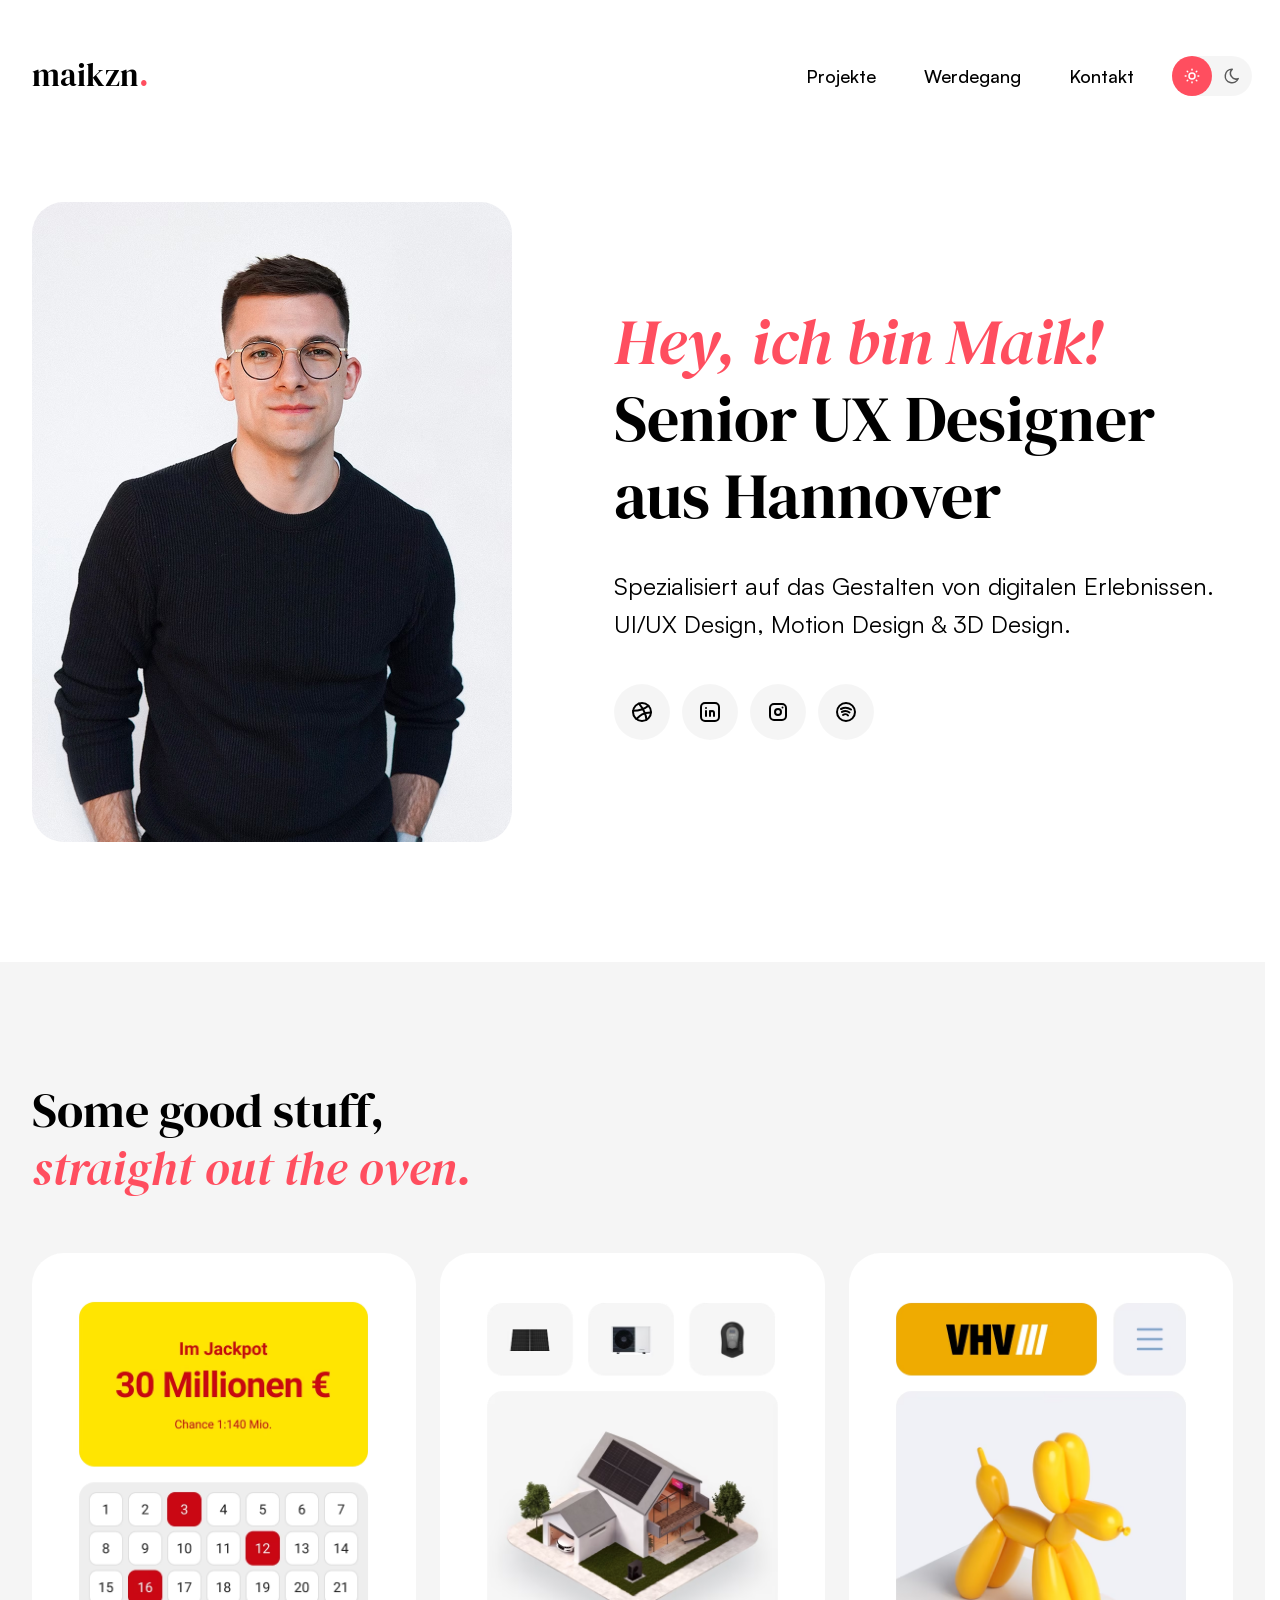
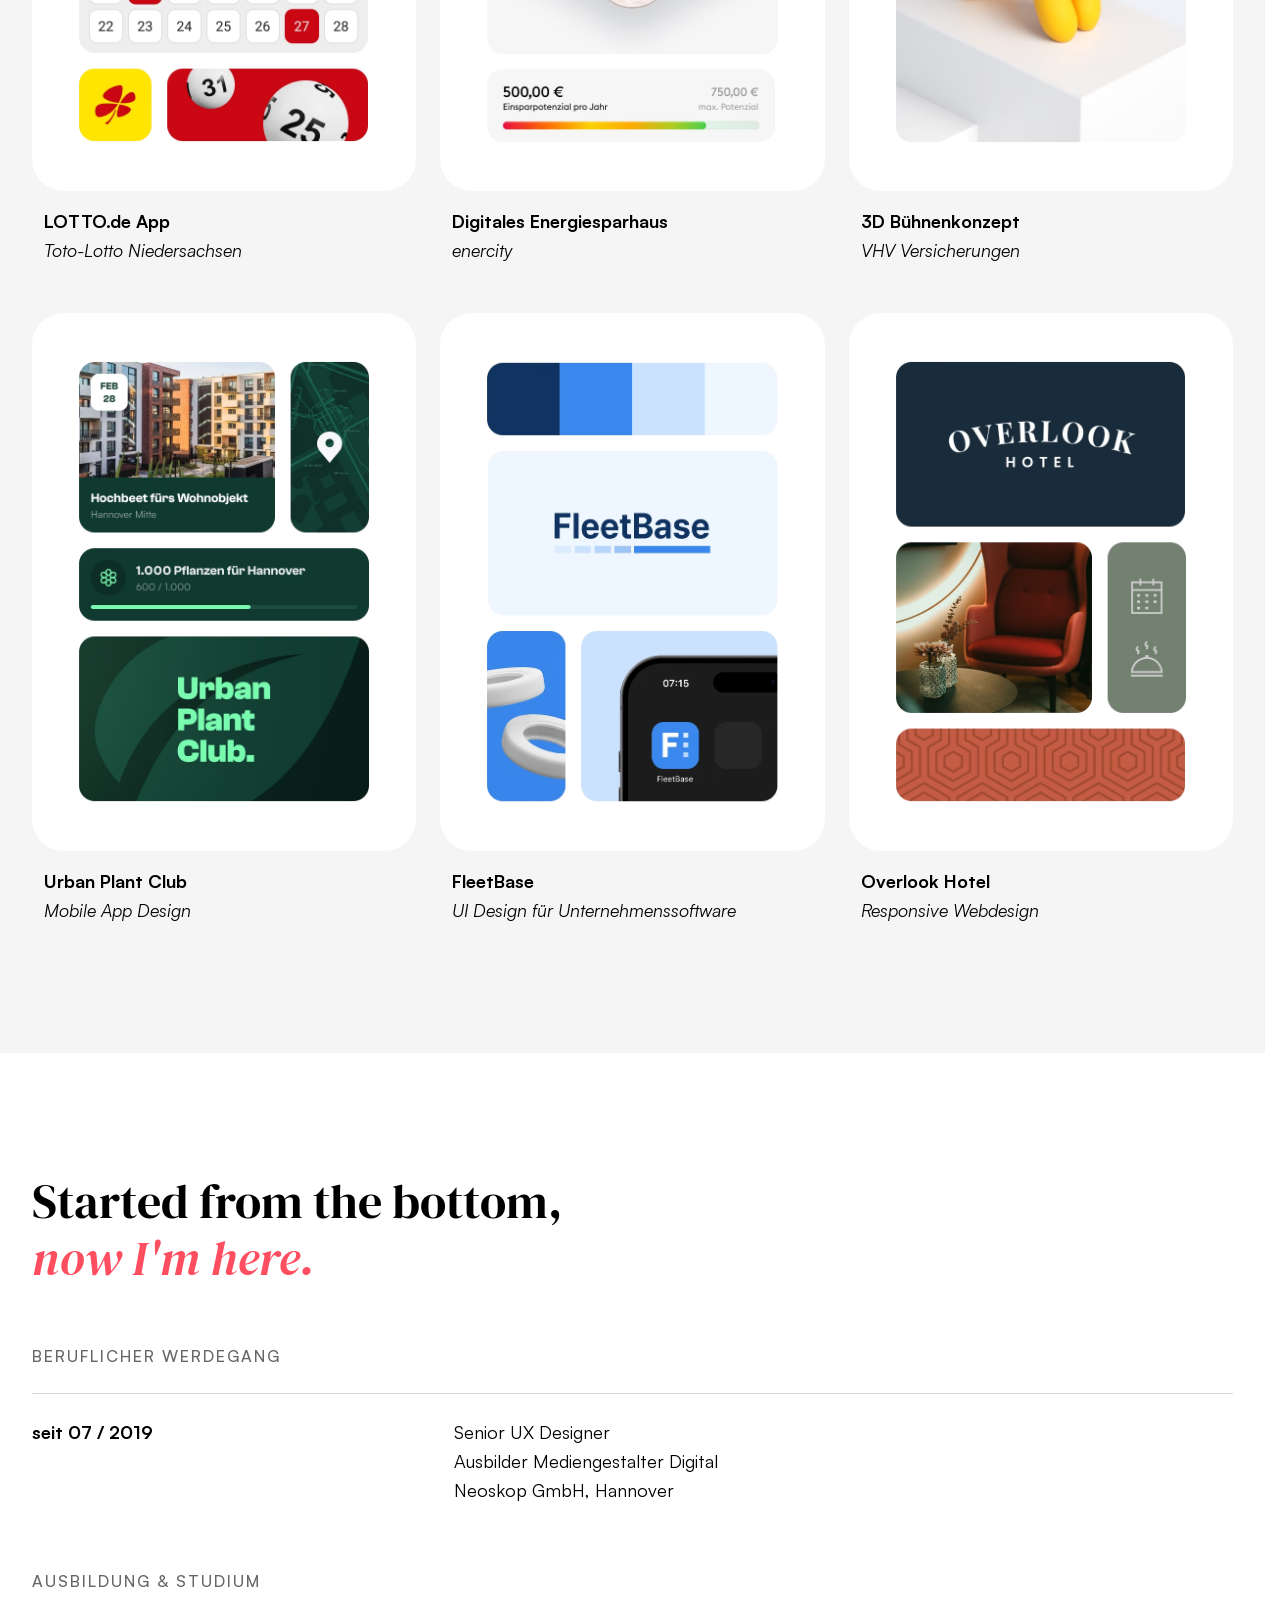
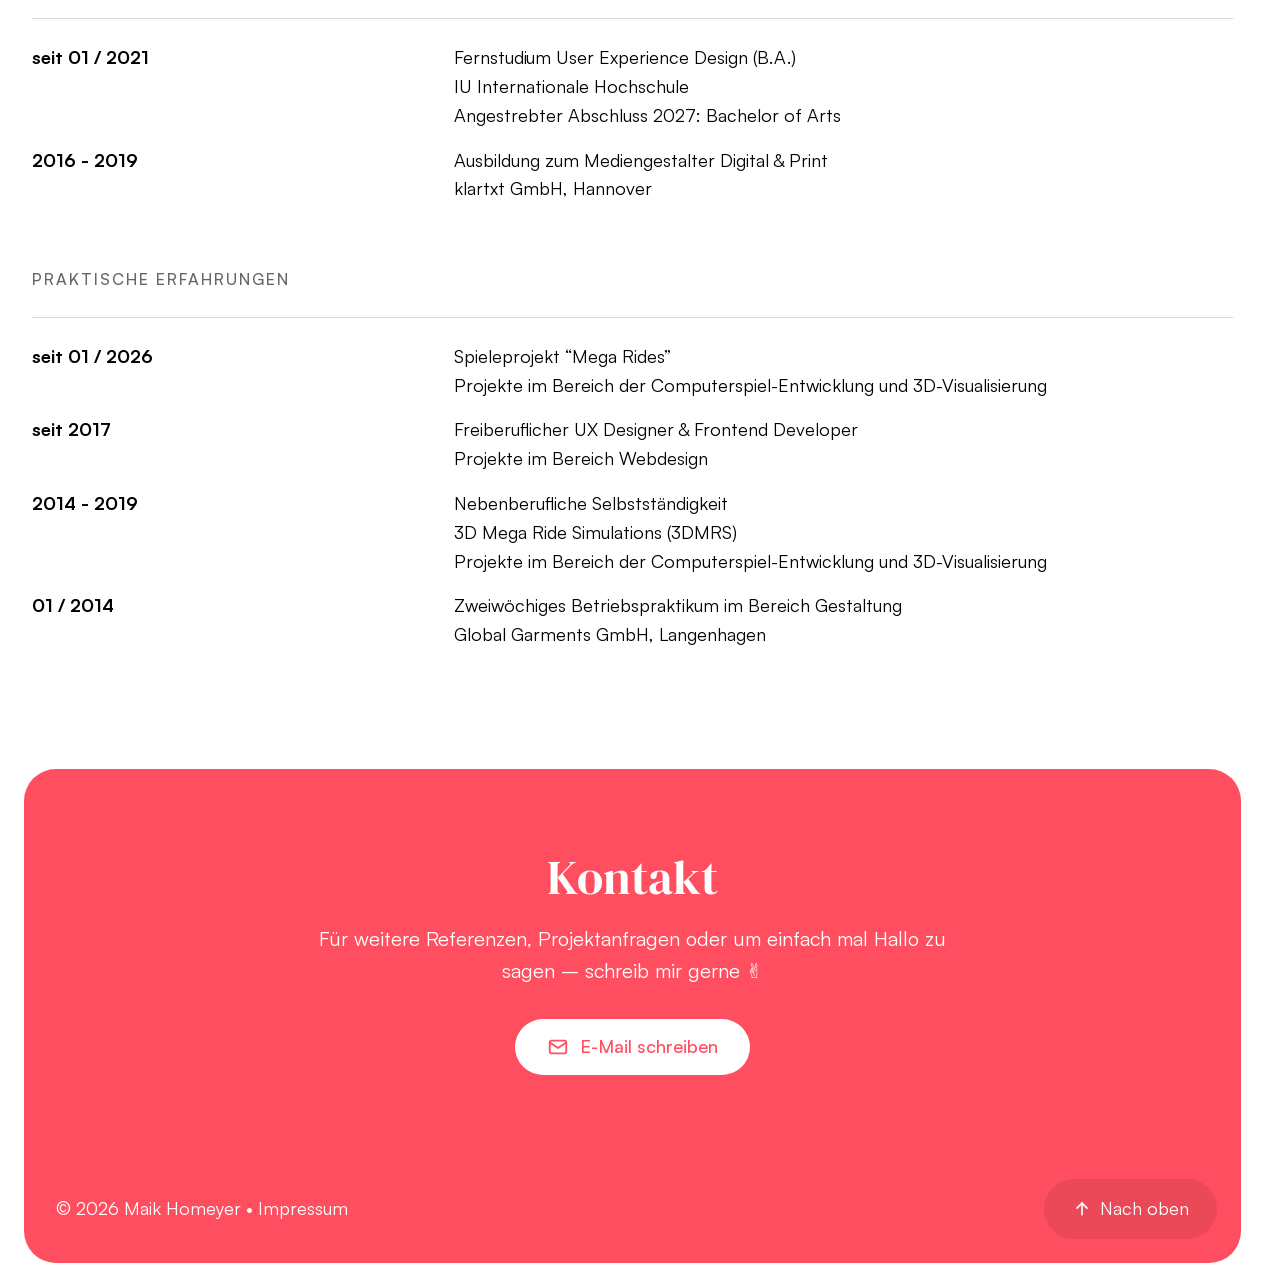
==== commit 370e9034: "feat(modals): add deeplinking via url hash" ====
--- a/index.html
+++ b/index.html
@@ -89,7 +89,7 @@
                     <li class="reveal" style="transition-delay: 0.12s">                
                         <button type="button"
                                 class="project-card"
-                                commandfor="modal-lotto"
+                                commandfor="lotto"
                                 command="show-modal"
                                 aria-label="Projektdetails zu LOTTO.de App öffnen">
                             <picture>
@@ -114,7 +114,7 @@
                     <li class="reveal" style="transition-delay: 0.24s">                
                         <button type="button"
                                 class="project-card"
-                                commandfor="modal-enercity"
+                                commandfor="enercity"
                                 command="show-modal"
                                 aria-label="Projektdetails zu Digitales Energiesparhaus öffnen">
                             <picture>
@@ -139,7 +139,7 @@
                     <li class="reveal" style="transition-delay: 0.36s">
                         <button type="button"
                                 class="project-card"
-                                commandfor="modal-vhv"
+                                commandfor="vhv"
                                 command="show-modal"
                                 aria-label="Projektdetails zu 3D Bühnenkonzept öffnen">
                             <picture>
@@ -164,7 +164,7 @@
                     <li class="reveal" style="transition-delay: 0.48s">
                         <button type="button"
                                 class="project-card"
-                                commandfor="modal-urban-plant-club"
+                                commandfor="urban-plant-club"
                                 command="show-modal"
                                 aria-label="Projektdetails zu Urban Plant Club öffnen">
                             <picture>
@@ -184,7 +184,7 @@
                     <li class="reveal" style="transition-delay: 0.60s">
                         <button type="button"
                                 class="project-card"
-                                commandfor="modal-fleetbase"
+                                commandfor="fleetbase"
                                 command="show-modal"
                                 aria-label="Projektdetails zu FleetBase öffnen">
                             <picture>
@@ -204,7 +204,7 @@
                     <li class="reveal" style="transition-delay: 0.72s">                
                         <button type="button"
                                 class="project-card"
-                                commandfor="modal-overlook-hotel"
+                                commandfor="overlook-hotel"
                                 command="show-modal"
                                 aria-label="Projektdetails zu Overlook Hotel öffnen">
                             <picture>
@@ -298,16 +298,16 @@
 
      <!-- MODAL: URBAN PLANT CLUB -->
 
-     <dialog id="modal-urban-plant-club"
+     <dialog id="urban-plant-club"
              class="modal"
-             aria-labelledby="modal-urban-plant-club-title"
+             aria-labelledby="urban-plant-club-title"
              closedby="any">
 
         <article class="modal__content">
 
             <button type="button"
                     class="modal__close"
-                    commandfor="modal-urban-plant-club"
+                    commandfor="urban-plant-club"
                     command="close"
                     aria-label="Projektdetails schließen"
                     autofocus>
@@ -318,7 +318,7 @@
 
             <header class="modal__header">
                 <p class="modal__category">Mobile App Design</p>
-                <h3 id="modal-urban-plant-club-title" class="modal__title">Urban Plant Club</h3>
+                <h3 id="urban-plant-club-title" class="modal__title">Urban Plant Club</h3>
             </header>
 
             <p class="modal__description">Für ein Hochschulprojekt entstand die App Urban Plant Club, die das Thema Urban Gardening aufgreift und den Austausch sowie die Gemeinschaft innerhalb einer Kommune stärkt. Der gesamte Gestaltungsprozess umfasste Recherche, Ideenfindung, Konzeption sowie die Ausarbeitung von High Fidelity Layouts und eines klickbaren Prototyps.</p>
@@ -407,16 +407,16 @@
 
     <!-- MODAL: FLEETBASE -->
 
-    <dialog id="modal-fleetbase" 
+    <dialog id="fleetbase" 
             class="modal"
-            aria-labelledby="modal-fleetbase-title"
+            aria-labelledby="fleetbase-title"
             closedby="any">
 
         <article class="modal__content">
 
             <button type="button"
                     class="modal__close"
-                    commandfor="modal-fleetbase"
+                    commandfor="fleetbase"
                     command="close"
                     aria-label="Projektdetails schließen"
                     autofocus>
@@ -427,7 +427,7 @@
 
             <header class="modal__header">
                 <p class="modal__category">UI Design für Unternehmenssoftware</p>
-                <h3 id="modal-fleetbase-title" class="modal__title">FleetBase</h3>
+                <h3 id="fleetbase-title" class="modal__title">FleetBase</h3>
             </header>
 
             <p class="modal__description">FleetBase ist eine konzeptionelle UI/UX-Fallstudie für eine interne Unternehmenssoftware im Bereich der Qualitätssicherung eines Automobilherstellers. Ziel war es, komplexe Prozesse rund um Testfahrzeuge, Mängelerfassung und Wartung in eine klar strukturierte, rollenbasierte Benutzeroberfläche zu überführen. Im Projekt entstanden ein fundiertes Interaktionskonzept, ein eigenständiges Designsystem sowie ausgearbeitete Screendesigns für Desktop- und Tablet-Nutzung mit Fokus auf Konsistenz, Übersichtlichkeit und Skalierbarkeit.</p>
@@ -490,15 +490,15 @@
 
     <!-- MODAL: OVERLOOK HOTEL -->
 
-    <dialog id="modal-overlook-hotel"
+    <dialog id="overlook-hotel"
             class="modal"
-            aria-labelledby="modal-overlook-hotel-title"
+            aria-labelledby="overlook-hotel-title"
             closedby="any">
 
         <article class="modal__content">
             <button type="button"
                 class="modal__close"
-                commandfor="modal-overlook-hotel"
+                commandfor="overlook-hotel"
                 command="close"
                 aria-label="Projektdetails schließen"
                 autofocus>
@@ -508,7 +508,7 @@
             </button>
             <header class="modal__header">
                 <p class="modal__category">Responsive Webdesign</p>
-                <h3 id="modal-overlook-hotel-title" class="modal__title">Overlook Hotel</h3>
+                <h3 id="overlook-hotel-title" class="modal__title">Overlook Hotel</h3>
             </header>
 
             <p class="modal__description">Im Rahmen eines Studienprojekts entstand der Webauftritt für das fiktive "Overlook Hotel" – ein Erlebnishotel, das Gäste in die düstere Welt von Stanley Kubricks "The Shining" entführt. Ziel war es, die immersive Atmosphäre des Films bereits auf der Website spürbar zu machen und Besucher:innen über klare Storytelling-Elemente in die Erzählung einzubeziehen. Der Prozess umfasste eine Konkurrenzanalyse, die Entwicklung von Personas, die Erstellung von Moodboards und Wireframes bis hin zum finalen Design samt klickbarem Prototyp.</p>
@@ -613,16 +613,16 @@
 
      <!-- MODAL: LOTTO.de APP -->
 
-     <dialog id="modal-lotto"
+     <dialog id="lotto"
              class="modal"
-             aria-labelledby="modal-lotto-title"
+             aria-labelledby="lotto-title"
              closedby="any">
 
         <article class="modal__content">
 
             <button type="button"
                     class="modal__close"
-                    commandfor="modal-lotto"
+                    commandfor="lotto"
                     command="close"
                     aria-label="Projektdetails schließen"
                     autofocus>
@@ -633,7 +633,7 @@
 
             <header class="modal__header">
                 <p class="modal__category">Toto-Lotto Niedersachsen</p>
-                <h3 id="modal-lotto-title" class="modal__title">LOTTO.de App</h3>
+                <h3 id="lotto-title" class="modal__title">LOTTO.de App</h3>
             </header>
 
             <p class="modal__description">Für Lotto.de entstand ein plattformübergreifendes App-Design, das die bestehende Website in ein natives Mobile-Erlebnis überführt. Nutzer:innen können Spielscheine für verschiedene Lotterien ausfüllen, Ziehungsergebnisse einsehen und physische Lottoscheine per Scan auf Gewinne prüfen. Zu meinen Aufgaben gehörten: die Konzeption der Nutzerflows, die visuelle Ausgestaltung sowie der Aufbau eines umfassenden Designsystems, das die produktspezifischen Corporate Designs aller Lotterien konsistent abbildet, die WCAG-AA-Kontrastrichtlinien erfüllt und einen Light- sowie Darkmode ermöglicht. Zudem wurden Rive Animationen für das Onboarding erstellt. Die App befindet sich aktuell noch in der Entwicklungsphase.</p>
@@ -741,16 +741,16 @@
 
     <!-- MODAL: VHV -->
 
-    <dialog id="modal-vhv"
+    <dialog id="vhv"
              class="modal"
-             aria-labelledby="modal-vhv-title"
+             aria-labelledby="vhv-title"
              closedby="any">
 
         <article class="modal__content">
 
             <button type="button"
                     class="modal__close"
-                    commandfor="modal-vhv"
+                    commandfor="vhv"
                     command="close"
                     aria-label="Projektdetails schließen"
                     autofocus>
@@ -761,7 +761,7 @@
 
             <header class="modal__header">
                 <p class="modal__category">VHV Versicherungen</p>
-                <h3 id="modal-vhv-title" class="modal__title">3D Bühnenkonzept</h3>
+                <h3 id="vhv-title" class="modal__title">3D Bühnenkonzept</h3>
             </header>
 
             <p class="modal__description">Im Rahmen eines Design-Rebrushes zur Verbesserung der Barrierefreiheit wurden neue Bühnengrafiken entwickelt, die frischen Wind in die Markenwelt der VHV bringen sollten. Hierfür habe ich ein 3D-Bühnenkonzept entworfen und an die verschiedenen Produktkategorien angepasst.</p>
@@ -845,16 +845,16 @@
 
     <!-- MODAL: ENERCITY -->
 
-    <dialog id="modal-enercity"
+    <dialog id="enercity"
              class="modal"
-             aria-labelledby="modal-enercity-title"
+             aria-labelledby="enercity-title"
              closedby="any">
 
         <article class="modal__content">
 
             <button type="button"
                     class="modal__close"
-                    commandfor="modal-enercity"
+                    commandfor="enercity"
                     command="close"
                     aria-label="Projektdetails schließen"
                     autofocus>
@@ -865,7 +865,7 @@
 
             <header class="modal__header">
                 <p class="modal__category">enercity</p>
-                <h3 id="modal-enercity-title" class="modal__title">Digitales Energiesparhaus</h3>
+                <h3 id="enercity-title" class="modal__title">Digitales Energiesparhaus</h3>
             </header>
 
             <p class="modal__description">Das digitale Energiesparhaus von enercity ermöglicht es Kunden, ihre Haushaltssituation zu analysieren und gezielte Optimierungsmaßnahmen zur langfristigen Senkung der Energiekosten zu erhalten. Dieses Projekt habe ich als Designer umfassend begleitet – von der Konzeption über die visuelle Gestaltung bis hin zur Erstellung der Rive-Animationen für die Hausgrafik.</p>
--- a/style.css
+++ b/style.css
@@ -2,7 +2,7 @@
 
 @font-face {
     font-family: 'Satoshi';
-    src: url('assets/fonts/Satoshi-Regular.ttf') format('truetype');
+    src: url('assets/fonts/Satoshi-Regular.woff2') format('woff2');
     font-weight: 400;
     font-style: normal;
     font-display: swap;
@@ -10,7 +10,7 @@
 
 @font-face {
     font-family: 'Satoshi';
-    src: url('assets/fonts/Satoshi-Italic.ttf') format('truetype');
+    src: url('assets/fonts/Satoshi-Italic.woff2') format('woff2');
     font-weight: 400;
     font-style: italic;
     font-display: swap;
@@ -18,7 +18,7 @@
 
 @font-face {
     font-family: 'Satoshi';
-    src: url('assets/fonts/Satoshi-Medium.ttf') format('truetype');
+    src: url('assets/fonts/Satoshi-Medium.woff2') format('woff2');
     font-weight: 500;
     font-style: normal;
     font-display: swap;
@@ -26,7 +26,7 @@
 
 @font-face {
     font-family: 'Satoshi';
-    src: url('assets/fonts/Satoshi-Bold.ttf') format('truetype');
+    src: url('assets/fonts/Satoshi-Bold.woff2') format('woff2');
     font-weight: 700;
     font-style: normal;
     font-display: swap;
@@ -34,7 +34,7 @@
 
 @font-face {
     font-family: 'Satoshi';
-    src: url('assets/fonts/Satoshi-BoldItalic.ttf') format('truetype');
+    src: url('assets/fonts/Satoshi-BoldItalic.woff2') format('woff2');
     font-weight: 700;
     font-style: italic;
     font-display: swap;
@@ -42,7 +42,7 @@
 
 @font-face {
     font-family: 'DM Serif Display';
-    src: url('assets/fonts/DMSerifDisplay-Regular.ttf') format('truetype');
+    src: url('assets/fonts/DMSerifDisplay-Regular.woff2') format('woff2');
     font-weight: 400;
     font-style: normal;
     font-display: swap;
@@ -50,7 +50,7 @@
 
 @font-face {
     font-family: 'DM Serif Display';
-    src: url('assets/fonts/DMSerifDisplay-Italic.ttf') format('truetype');
+    src: url('assets/fonts/DMSerifDisplay-Italic.woff2') format('woff2');
     font-weight: 400;
     font-style: italic;
     font-display: swap;
@@ -233,6 +233,8 @@
     cursor: pointer;
     color: inherit;
     font: inherit;
+    user-select: none;
+    -webkit-user-select: none;
 }
 
 img,
@@ -338,7 +340,7 @@
     align-items: center;
     font-size: 1.125rem;
     border-bottom: 1px solid transparent;
-    transition-property: padding-top, padding-bottom, left, right, background,backdrop-filter;
+    transition-property: padding-top, padding-bottom, left, right, background, backdrop-filter;
     transition-duration: 0.3s;
     transition-timing-function: cubic-bezier(0, 0, 0.5, 1);
 
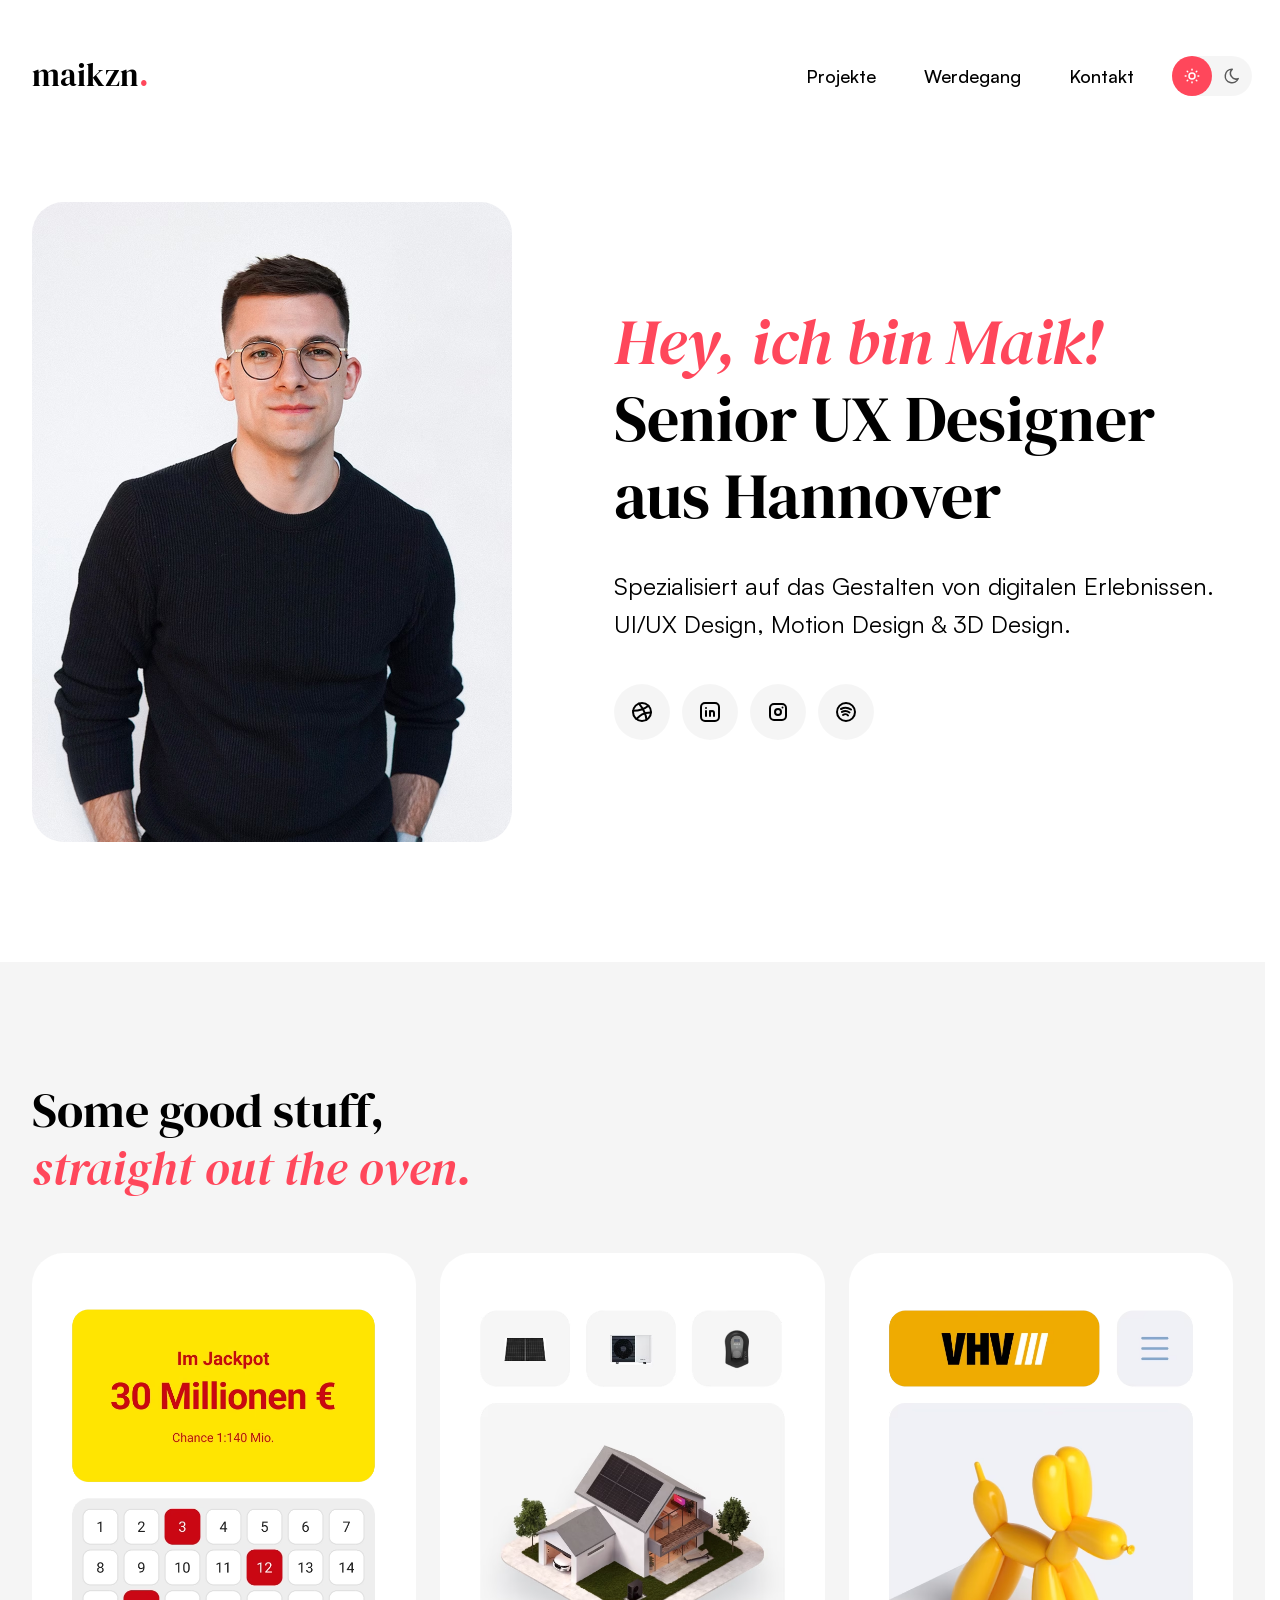
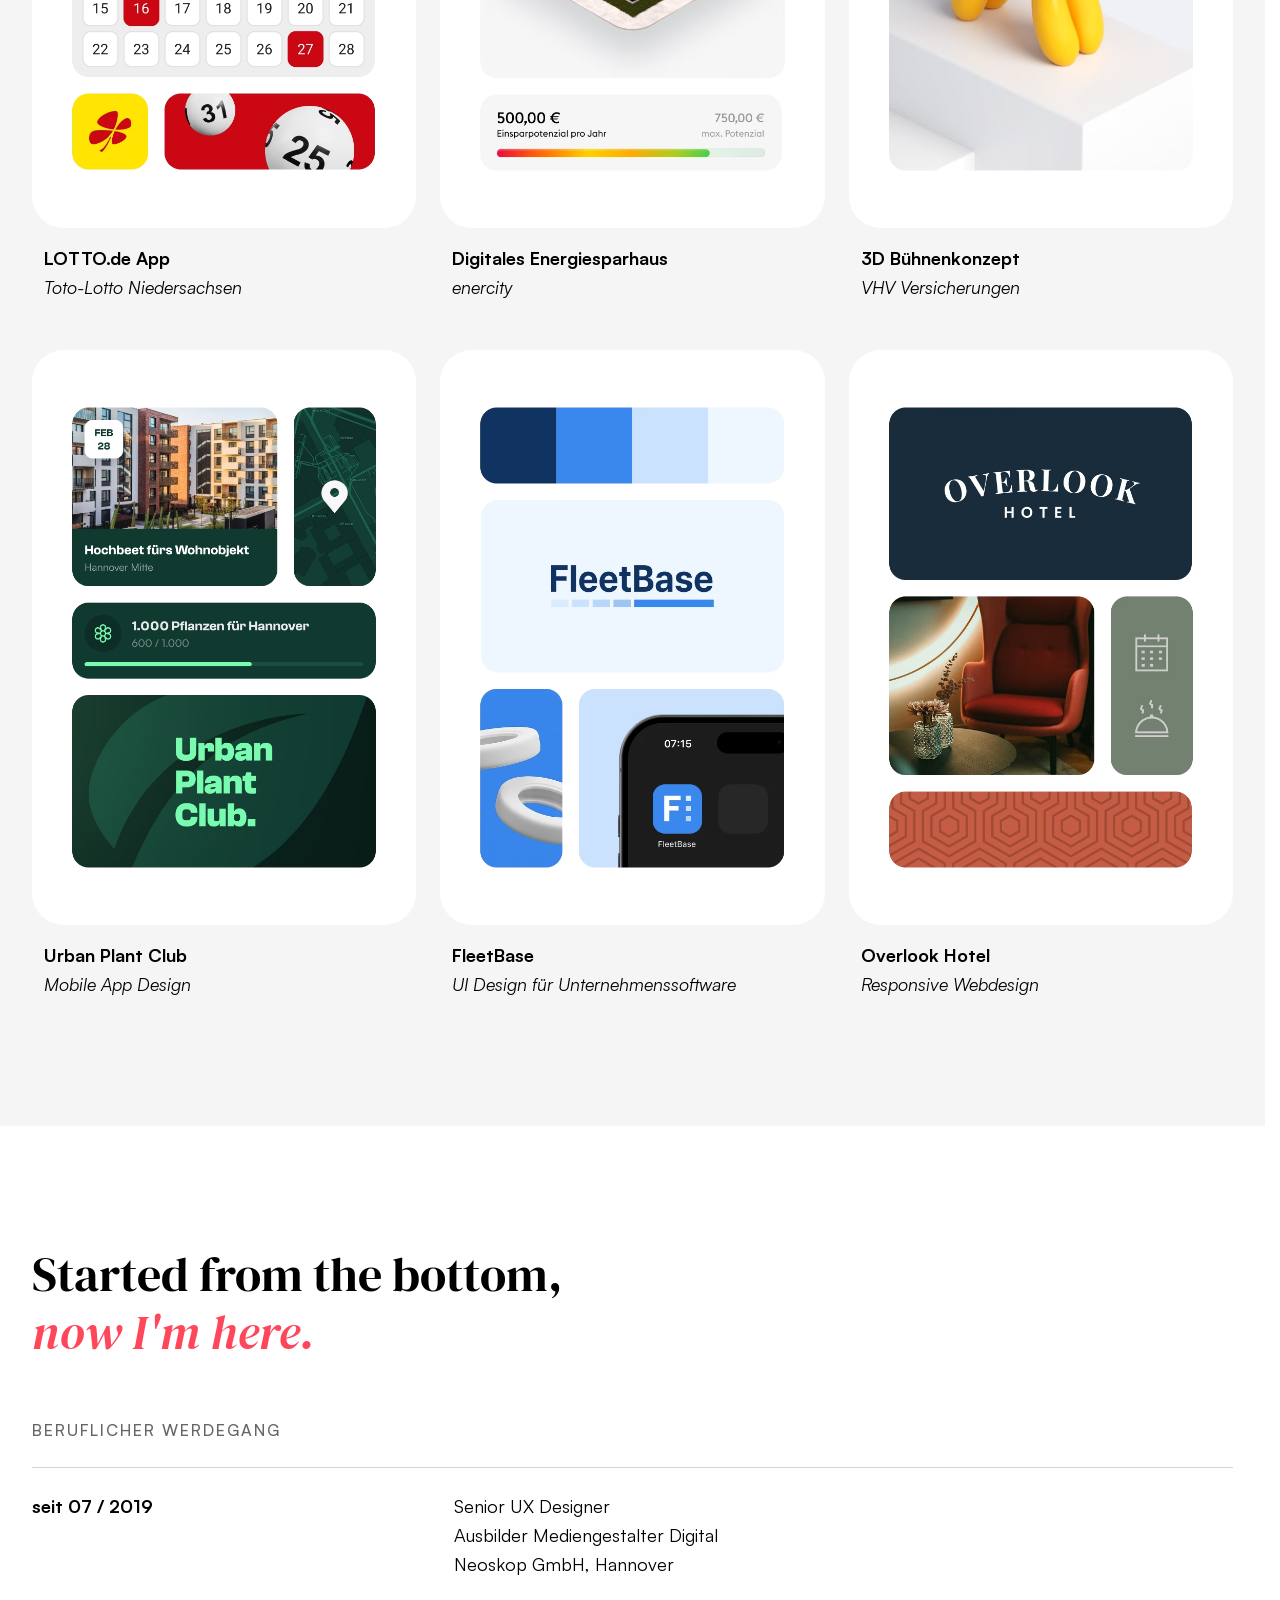
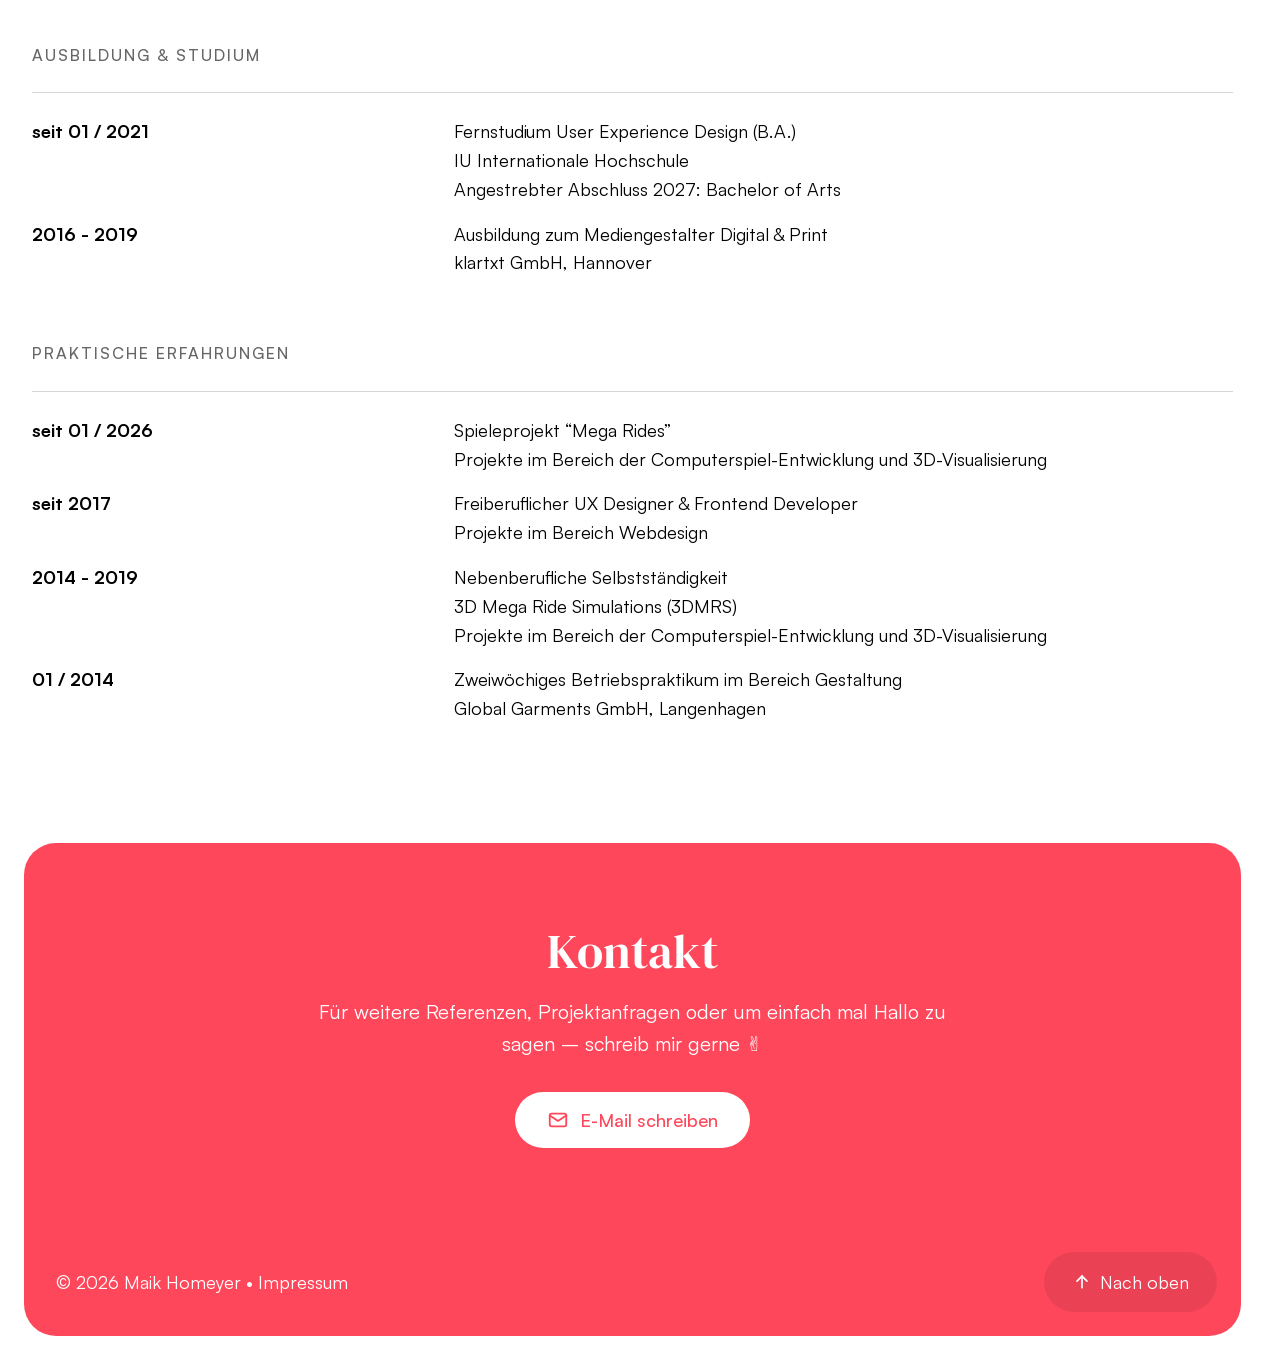
==== commit 09c447fe: "perf: add image dimensions and remove unused font" ====
--- a/index.html
+++ b/index.html
@@ -44,6 +44,8 @@
                         <source srcset="assets/profil.webp" type="image/webp">
                         <img src="assets/profil.jpg" 
                             alt="Porträt von Maik"
+                            width="480"
+                            height="640"
                             fetchpriority="high">
                     </picture>
                 </div>
@@ -103,6 +105,8 @@
                                     src="assets/cases/lotto/case-teaser-lotto.png" 
                                     data-src-dark="assets/cases/lotto/case-teaser-lotto-dark.png"
                                     alt="Screenshots aus dem Projekt 'Lotto.de App'"
+                                    width="410"
+                                    height="575"
                                     aria-hidden="true"
                                     loading="lazy"
                                     decoding="async">
@@ -128,6 +132,8 @@
                                     src="assets/cases/enercity/case-teaser-enercity.png" 
                                     data-src-dark="assets/cases/enercity/case-teaser-enercity-dark.png"
                                     alt="Screenshots aus dem Projekt 'Digitales Energiesparhaus'"
+                                    width="410"
+                                    height="575"
                                     aria-hidden="true"
                                     loading="lazy"
                                     decoding="async">
@@ -153,6 +159,8 @@
                                     src="assets/cases/vhv/case-teaser-vhv.png"
                                     data-src-dark="assets/cases/vhv/case-teaser-vhv-dark.png"
                                     alt="Screenshots aus dem Projekt '3D Bühnenkonzept'"
+                                    width="410"
+                                    height="575"
                                     aria-hidden="true"
                                     loading="lazy"
                                     decoding="async">
@@ -173,6 +181,8 @@
                                 <img class="project-card__image"
                                     src="assets/cases/urban/case-teaser-urban.png"
                                     alt="Screenshots aus dem Projekt 'Urban Plant Club'"
+                                    width="410"
+                                    height="575"
                                     aria-hidden="true"
                                     loading="lazy"
                                     decoding="async">
@@ -194,6 +204,8 @@
                                     src="assets/cases/fleetbase/case-teaser-fleetbase.png" 
                                     alt="Screenshots aus dem Projekt 'FleetBase'"
                                     aria-hidden="true"
+                                    width="410"
+                                    height="575"
                                     loading="lazy"
                                     decoding="async">
                             </picture>
@@ -214,6 +226,8 @@
                                     src="assets/cases/overlook/case-teaser-overlook.png" 
                                     alt="Screenshots aus dem Projekt 'Overlook Hotel'"
                                     aria-hidden="true"
+                                    width="410"
+                                    height="575"
                                     loading="lazy"
                                     decoding="async">
                             </picture>
--- a/style.css
+++ b/style.css
@@ -29,14 +29,6 @@
     src: url('assets/fonts/Satoshi-Bold.woff2') format('woff2');
     font-weight: 700;
     font-style: normal;
-    font-display: swap;
-}
-
-@font-face {
-    font-family: 'Satoshi';
-    src: url('assets/fonts/Satoshi-BoldItalic.woff2') format('woff2');
-    font-weight: 700;
-    font-style: italic;
     font-display: swap;
 }
 
@@ -78,8 +70,8 @@
     --color-background-secondary: rgba(0, 0, 0, 0.04);
     --color-background-inverse: #0f0f0f;
     --color-text: #000;
-    --color-accent: #FF4E5F;
-    --color-accent-surface: #FF4E5F;
+    --color-accent: #FF475B;
+    --color-accent-surface: #FF475B;
     --color-accent-hover: color-mix(in lch, var(--color-accent), transparent 88%);
     --color-border-primary: rgba(0, 0, 0, 0.16);
     --color-border-secondary: rgba(0, 0, 0, 0.08);
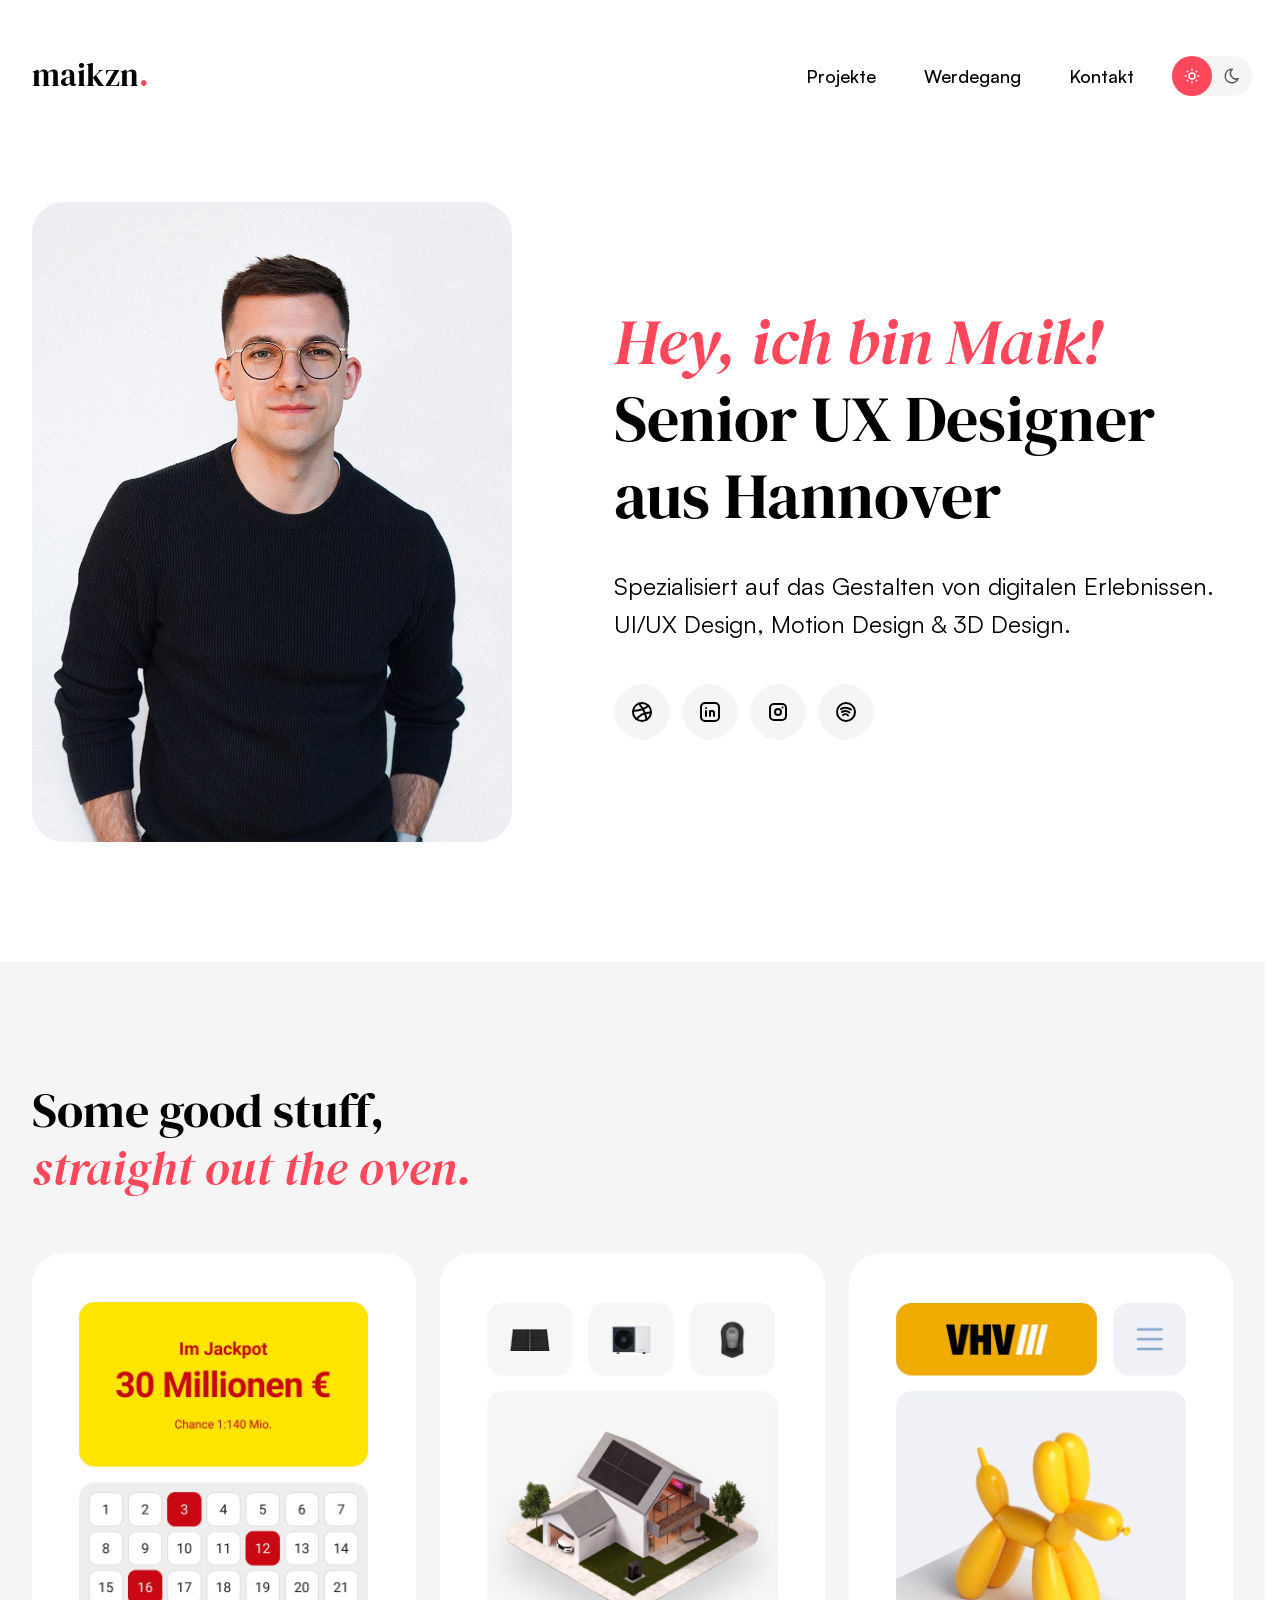
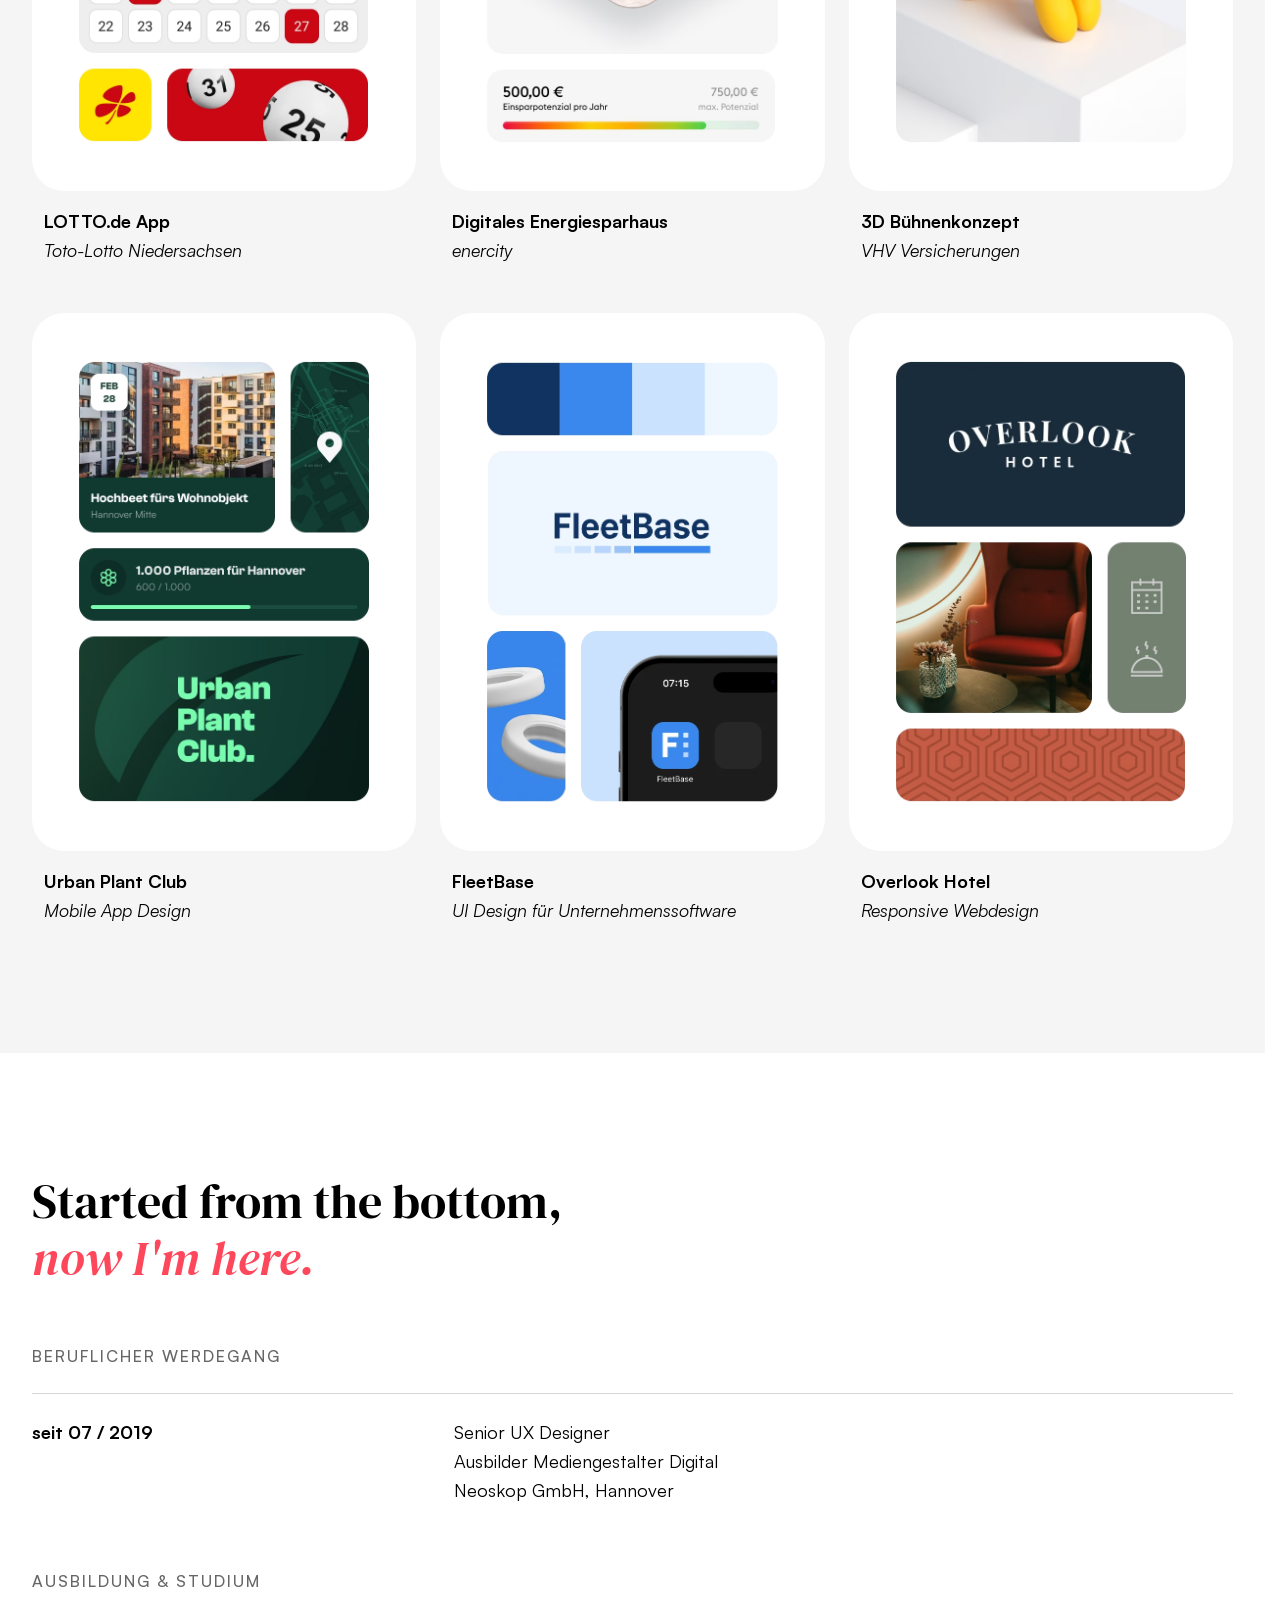
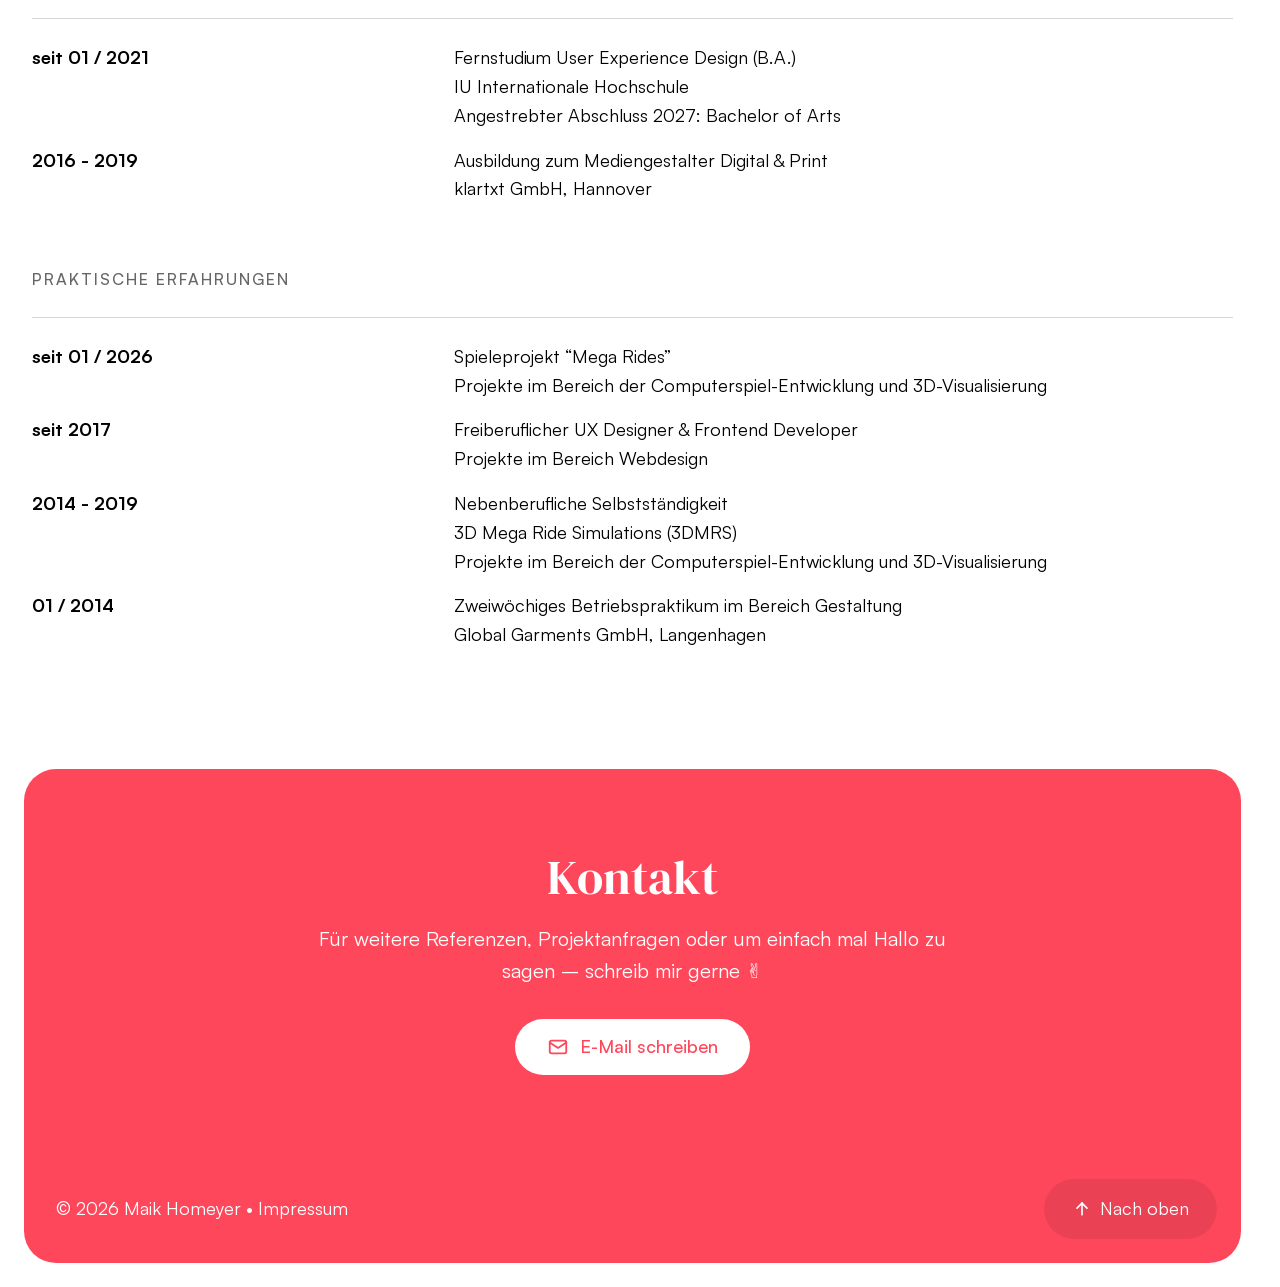
==== commit 14d99b53: "feat(seo): add open graph and twitter meta tags" ====
--- a/index.html
+++ b/index.html
@@ -10,6 +10,21 @@
 
     <link rel="stylesheet" href="style.css">
     <script src="script.js" defer></script>
+
+    <meta property="og:type" content="website">
+    <meta property="og:url" content="https://maikzn.de/">
+    <meta property="og:title" content="Maik Homeyer – Senior UX Designer">
+    <meta property="og:description" content="UX/UI Designer aus Hannover. Ich gestalte digitale Produkte mit Fokus auf UI/UX, Motion und 3D Design für optimale Nutzererlebnisse.">
+    <meta property="og:image" content="https://maikzn.de/assets/og-image.jpg">
+    <meta property="og:locale" content="de_DE">
+
+    <meta name="twitter:card" content="summary_large_image">
+    <meta name="twitter:title" content="Maik Homeyer – Senior UX Designer">
+    <meta name="twitter:description" content="UX/UI Designer aus Hannover. Ich gestalte digitale Produkte mit Fokus auf UI/UX, Motion und 3D Design für optimale Nutzererlebnisse.">
+    <meta name="twitter:image" content="https://maikzn.de/assets/og-image.jpg">
+
+    <meta name="theme-color" content="#ffffff" media="(prefers-color-scheme: light)">
+    <meta name="theme-color" content="#0f0f0f" media="(prefers-color-scheme: dark)">
 </head>
 <body>
     <a href="#main" class="skip-link">Zum Hauptinhalt springen</a>
--- a/style.css
+++ b/style.css
@@ -236,6 +236,7 @@
 svg {
     display: block;
     max-width: 100%;
+    height: auto;
 }
 
 .container {
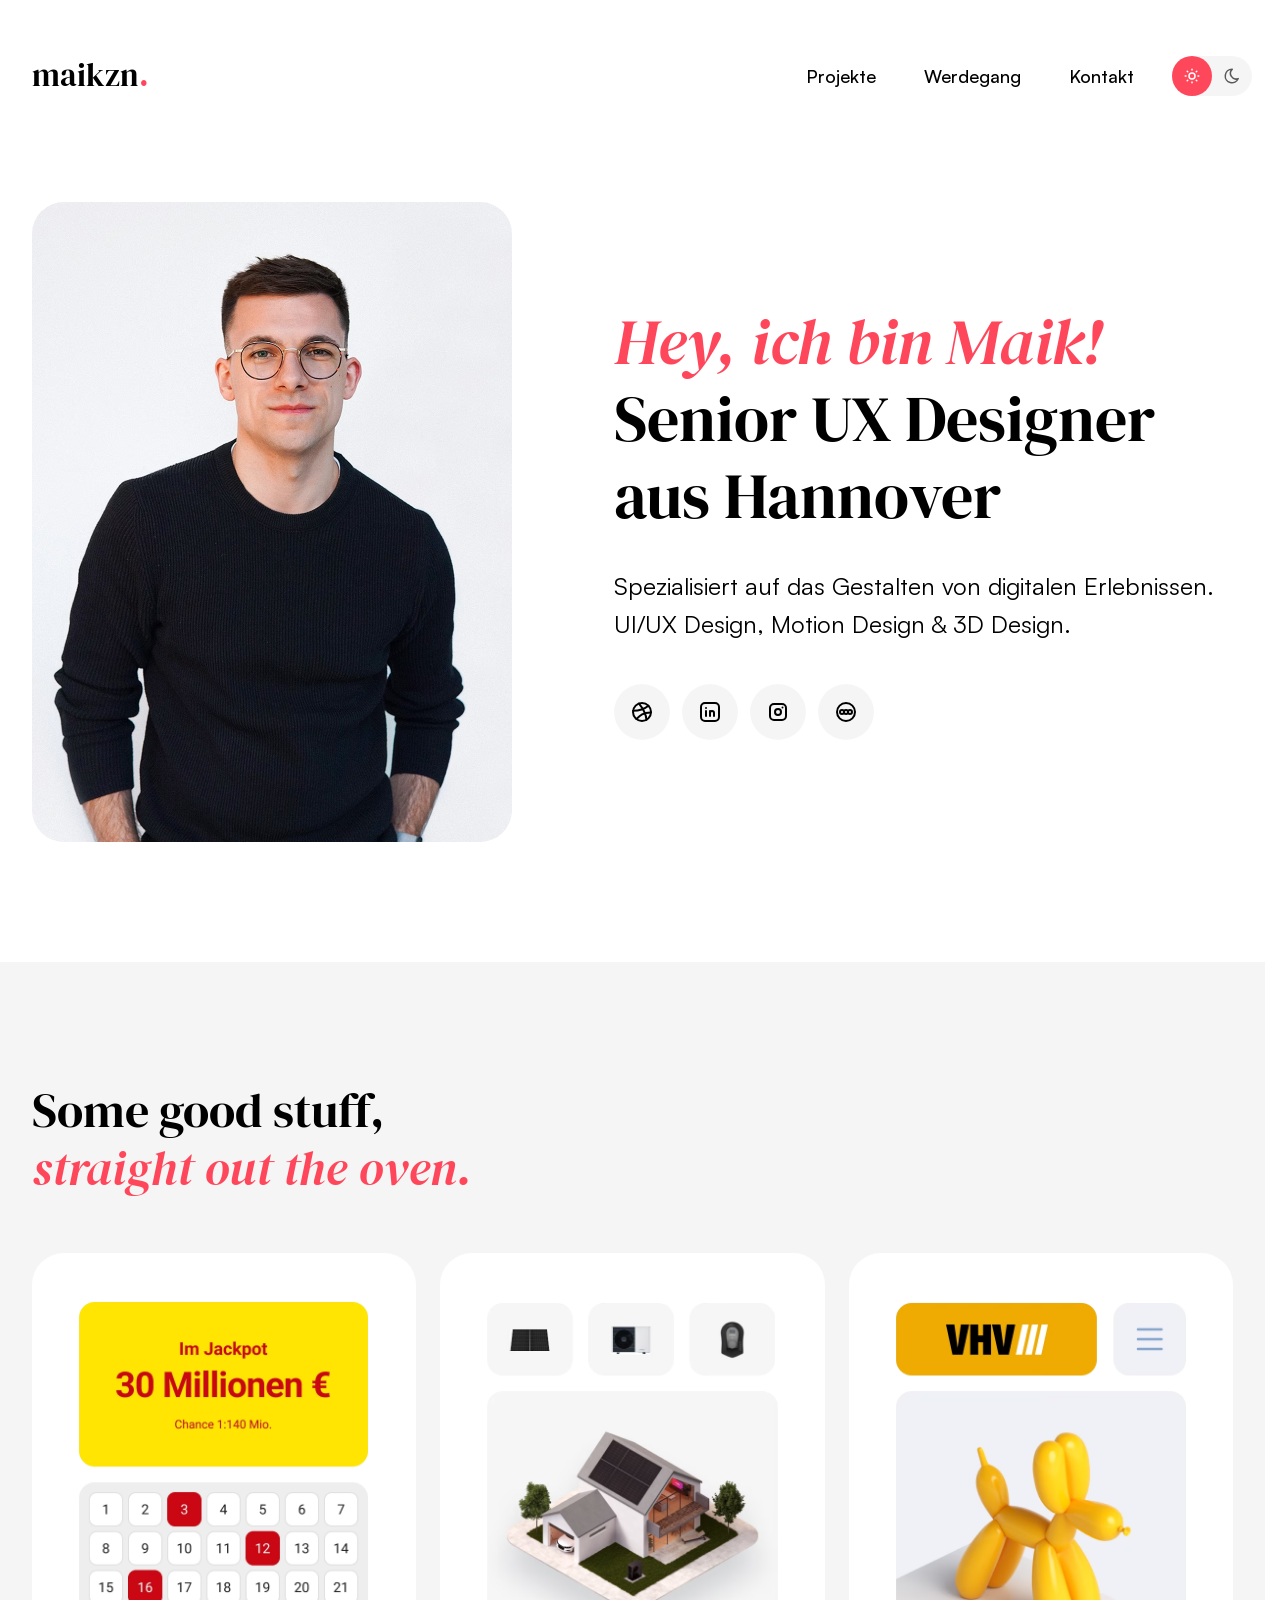
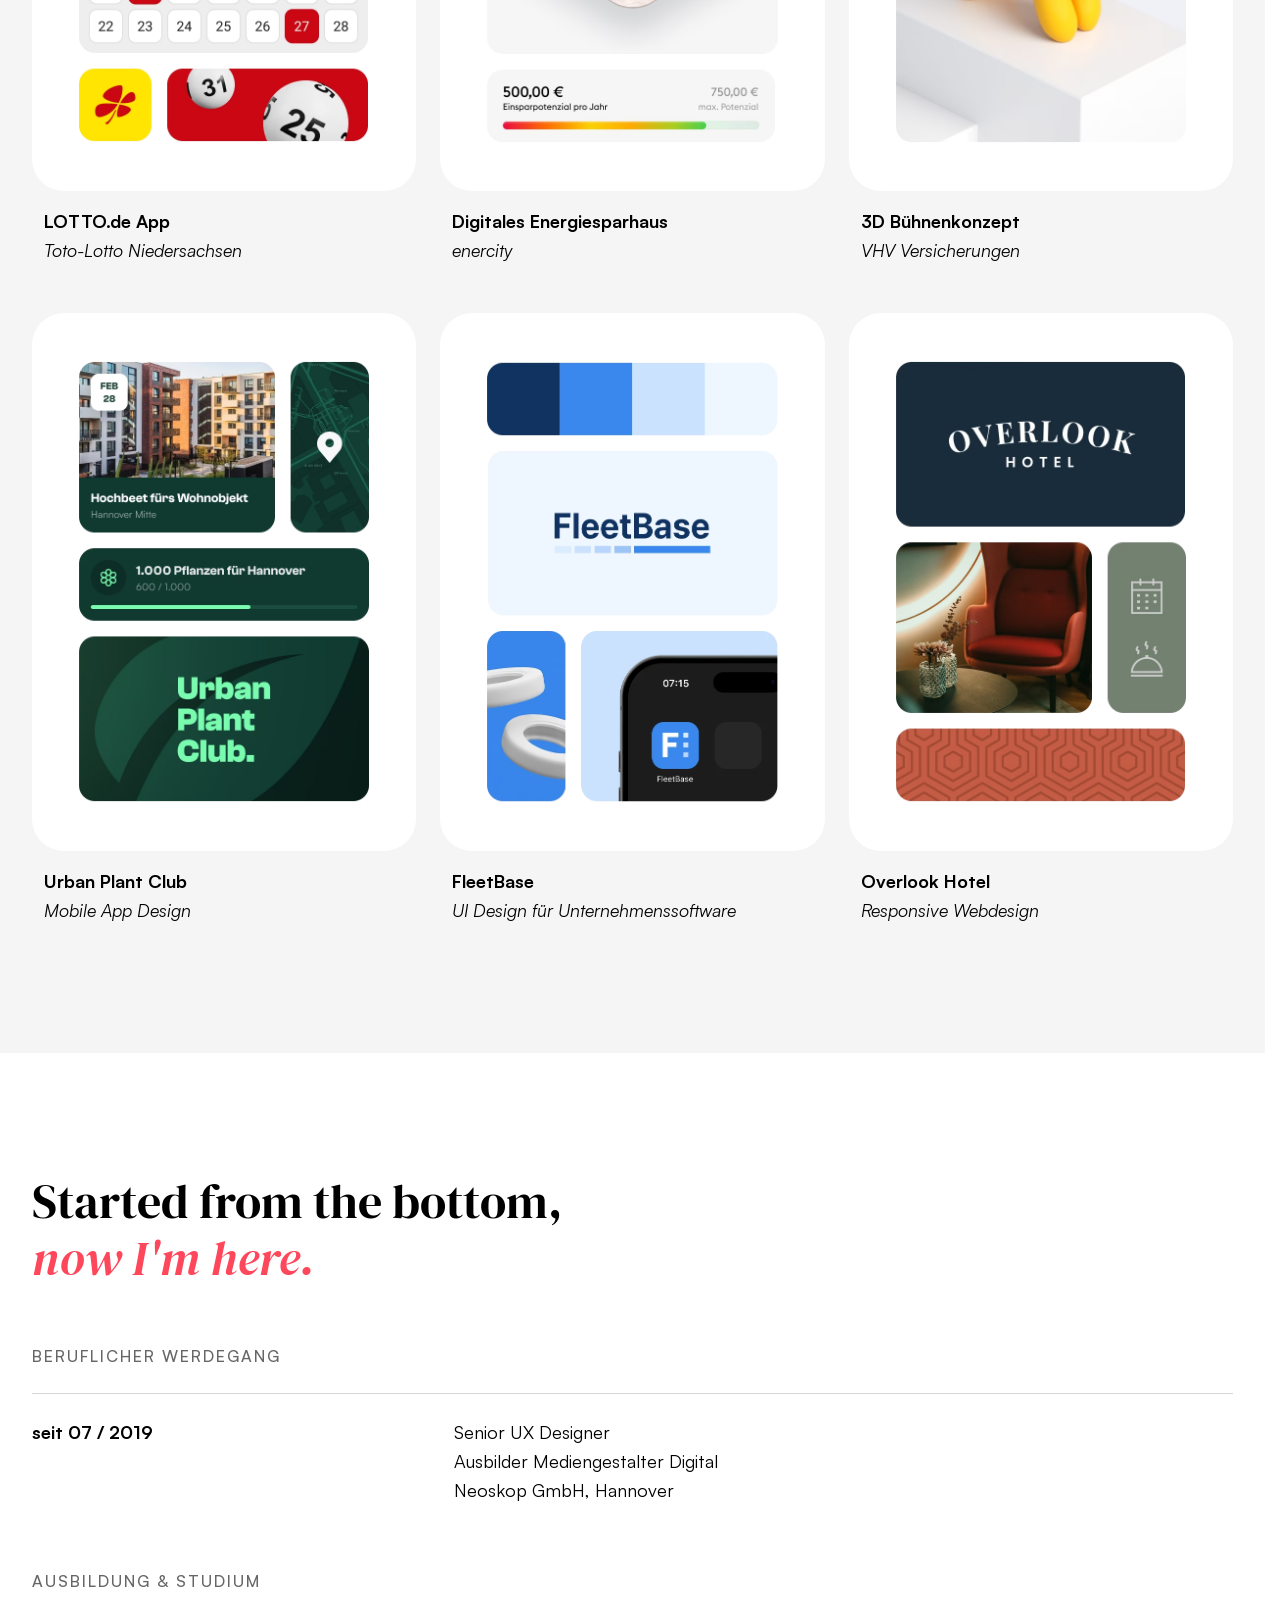
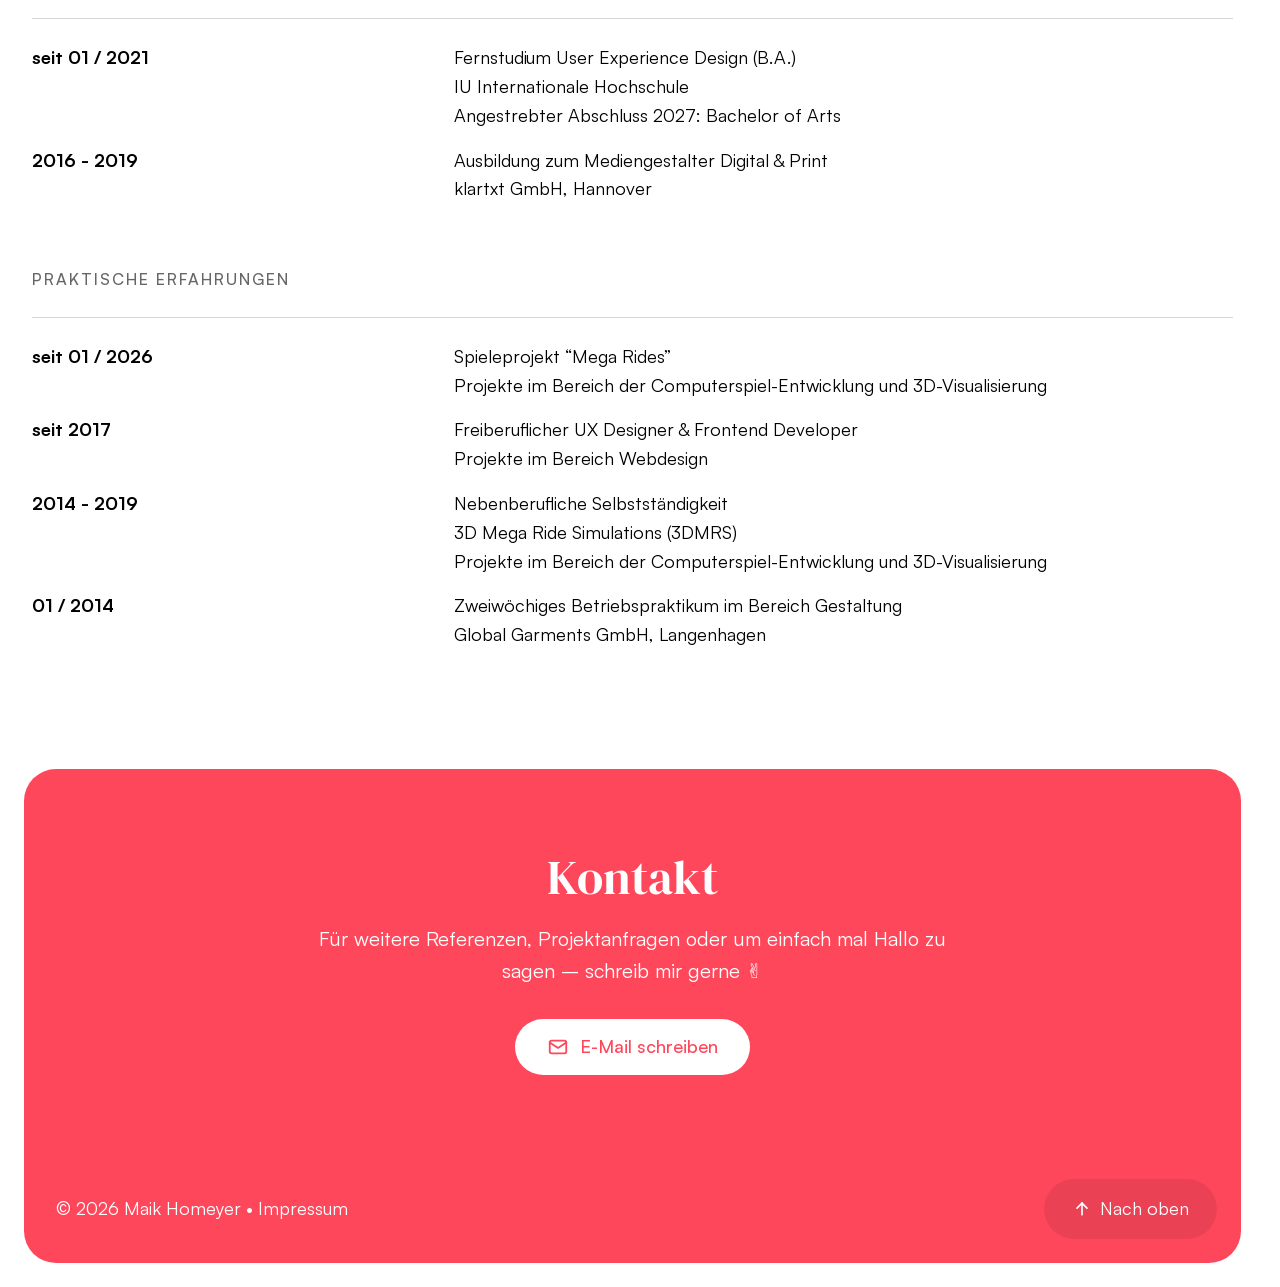
==== commit 35c95370: "chore(hero): replace spotify with letterboxd link" ====
--- a/index.html
+++ b/index.html
@@ -23,8 +23,7 @@
     <meta name="twitter:description" content="UX/UI Designer aus Hannover. Ich gestalte digitale Produkte mit Fokus auf UI/UX, Motion und 3D Design für optimale Nutzererlebnisse.">
     <meta name="twitter:image" content="https://maikzn.de/assets/og-image.jpg">
 
-    <meta name="theme-color" content="#ffffff" media="(prefers-color-scheme: light)">
-    <meta name="theme-color" content="#0f0f0f" media="(prefers-color-scheme: dark)">
+    <meta name="theme-color" content="#ffffff">
 </head>
 <body>
     <a href="#main" class="skip-link">Zum Hauptinhalt springen</a>
@@ -72,22 +71,22 @@
                     <ul class="hero__socials">
                         <li class="reveal" style="transition-delay: 0.36s">
                             <a href="https://dribbble.com/maikzn" target="_blank" rel="noopener noreferrer" aria-label="Dribbble-Profil von Maik">
-                                <svg class="hero__socials-icon" xmlns="http://www.w3.org/2000/svg" width="24" height="24" viewBox="0 0 24 24" fill="none" stroke="currentColor" stroke-width="2" stroke-linecap="round" stroke-linejoin="round" class="icon icon-tabler icons-tabler-outline icon-tabler-brand-dribbble"><path stroke="none" d="M0 0h24v24H0z" fill="none" /><path d="M3 12a9 9 0 1 0 18 0a9 9 0 1 0 -18 0" /><path d="M9 3.6c5 6 7 10.5 7.5 16.2" /><path d="M6.4 19c3.5 -3.5 6 -6.5 14.5 -6.4" /><path d="M3.1 10.75c5 0 9.814 -.38 15.314 -5" /></svg>
+                                <svg class="hero__socials-icon" xmlns="http://www.w3.org/2000/svg" width="24" height="24" viewBox="0 0 24 24" fill="none" stroke="currentColor" stroke-width="2" stroke-linecap="round" stroke-linejoin="round"><path stroke="none" d="M0 0h24v24H0z" fill="none" /><path d="M3 12a9 9 0 1 0 18 0a9 9 0 1 0 -18 0" /><path d="M9 3.6c5 6 7 10.5 7.5 16.2" /><path d="M6.4 19c3.5 -3.5 6 -6.5 14.5 -6.4" /><path d="M3.1 10.75c5 0 9.814 -.38 15.314 -5" /></svg>
                             </a>
                         </li>
                         <li class="reveal" style="transition-delay: 0.48s">
                             <a href="https://www.linkedin.com/in/maik-homeyer/" target="_blank" rel="noopener noreferrer" aria-label="LinkedIn-Profil von Maik">
-                                <svg class="hero__socials-icon" xmlns="http://www.w3.org/2000/svg" width="24" height="24" viewBox="0 0 24 24" fill="none" stroke="currentColor" stroke-width="2" stroke-linecap="round" stroke-linejoin="round" class="icon icon-tabler icons-tabler-outline icon-tabler-brand-linkedin"><path stroke="none" d="M0 0h24v24H0z" fill="none" /><path d="M8 11v5" /><path d="M8 8v.01" /><path d="M12 16v-5" /><path d="M16 16v-3a2 2 0 1 0 -4 0" /><path d="M3 7a4 4 0 0 1 4 -4h10a4 4 0 0 1 4 4v10a4 4 0 0 1 -4 4h-10a4 4 0 0 1 -4 -4l0 -10" /></svg>
+                                <svg class="hero__socials-icon" xmlns="http://www.w3.org/2000/svg" width="24" height="24" viewBox="0 0 24 24" fill="none" stroke="currentColor" stroke-width="2" stroke-linecap="round" stroke-linejoin="round"><path stroke="none" d="M0 0h24v24H0z" fill="none" /><path d="M8 11v5" /><path d="M8 8v.01" /><path d="M12 16v-5" /><path d="M16 16v-3a2 2 0 1 0 -4 0" /><path d="M3 7a4 4 0 0 1 4 -4h10a4 4 0 0 1 4 4v10a4 4 0 0 1 -4 4h-10a4 4 0 0 1 -4 -4l0 -10" /></svg>
                             </a>
                         </li>
                         <li class="reveal" style="transition-delay: 0.60s">
                             <a href="https://www.instagram.com/maik.hmyr" target="_blank" rel="noopener noreferrer" aria-label="Instagram-Profil von Maik">
-                                <svg class="hero__socials-icon" xmlns="http://www.w3.org/2000/svg" width="24" height="24" viewBox="0 0 24 24" fill="none" stroke="currentColor" stroke-width="2" stroke-linecap="round" stroke-linejoin="round" class="icon icon-tabler icons-tabler-outline icon-tabler-brand-instagram"><path stroke="none" d="M0 0h24v24H0z" fill="none" /><path d="M4 8a4 4 0 0 1 4 -4h8a4 4 0 0 1 4 4v8a4 4 0 0 1 -4 4h-8a4 4 0 0 1 -4 -4l0 -8" /><path d="M9 12a3 3 0 1 0 6 0a3 3 0 0 0 -6 0" /><path d="M16.5 7.5v.01" /></svg>
+                                <svg class="hero__socials-icon" xmlns="http://www.w3.org/2000/svg" width="24" height="24" viewBox="0 0 24 24" fill="none" stroke="currentColor" stroke-width="2" stroke-linecap="round" stroke-linejoin="round"><path stroke="none" d="M0 0h24v24H0z" fill="none" /><path d="M4 8a4 4 0 0 1 4 -4h8a4 4 0 0 1 4 4v8a4 4 0 0 1 -4 4h-8a4 4 0 0 1 -4 -4l0 -8" /><path d="M9 12a3 3 0 1 0 6 0a3 3 0 0 0 -6 0" /><path d="M16.5 7.5v.01" /></svg>
                             </a>
                         </li>
                         <li class="reveal" style="transition-delay: 0.72s">
-                            <a href="https://open.spotify.com/user/1185439447?si=f376eddc1c5a4cda" target="_blank" rel="noopener noreferrer" aria-label="Spotify-Profil von Maik">
-                                <svg class="hero__socials-icon" xmlns="http://www.w3.org/2000/svg" width="24" height="24" viewBox="0 0 24 24" fill="none" stroke="currentColor" stroke-width="2" stroke-linecap="round" stroke-linejoin="round" class="icon icon-tabler icons-tabler-outline icon-tabler-brand-spotify"><path stroke="none" d="M0 0h24v24H0z" fill="none" /><path d="M3 12a9 9 0 1 0 18 0a9 9 0 1 0 -18 0" /><path d="M8 11.973c2.5 -1.473 5.5 -.973 7.5 .527" /><path d="M9 15c1.5 -1 4 -1 5 .5" /><path d="M7 9c2 -1 6 -2 10 .5" /></svg>
+                            <a href="https://letterboxd.com/maikzn/" target="_blank" rel="noopener noreferrer" aria-label="Letterboxd-Profil von Maik">
+                                <svg class="hero__socials-icon" xmlns="http://www.w3.org/2000/svg" width="24" height="24" viewBox="0 0 24 24" fill="none" stroke="currentColor" stroke-width="2" stroke-linecap="round" stroke-linejoin="round"><path stroke="none" d="M0 0h24v24H0z" fill="none" /><path d="M3 12a9 9 0 1 0 18 0a9 9 0 1 0 -18 0" /><path d="M6 12a2 2 0 1 0 4 0a2 2 0 1 0 -4 0" /><path d="M10 12a2 2 0 1 0 4 0a2 2 0 1 0 -4 0" /><path d="M14 12a2 2 0 1 0 4 0a2 2 0 1 0 -4 0" /></svg>
                             </a>
                         </li>
                     </ul>
@@ -366,6 +365,8 @@
                             <source srcset="assets/cases/urban/urban-plant-club-1.webp" type="image/webp">
                             <img src="assets/cases/urban/urban-plant-club-1.png" 
                                 alt="Darstellung des Loading-Screens sowie der Startseite der Urban Plant Club App auf einem iPhone"
+                                width="1152"
+                                height="688"
                                 decoding="async">
                         </picture>
                     </figure>
@@ -383,6 +384,8 @@
                             <img src="assets/cases/urban/urban-plant-club-2.png" 
                                 data-src-dark="assets/cases/urban/urban-plant-club-2-dark.png"
                                 alt="User Flow aus der Konzeption der App"
+                                width="1152"
+                                height="688"
                                 decoding="async">
                         </picture>
                     </figure>
@@ -400,6 +403,8 @@
                             <img src="assets/cases/urban/urban-plant-club-3.png" 
                                 data-src-dark="assets/cases/urban/urban-plant-club-3-dark.png"
                                 alt="Scribbles aus der Konzeption der App"
+                                width="1152"
+                                height="688"
                                 decoding="async">
                         </picture>
                     </figure>
@@ -412,6 +417,8 @@
                             <source srcset="assets/cases/urban/urban-plant-club-4.webp" type="image/webp">
                             <img src="assets/cases/urban/urban-plant-club-4.png" 
                                 alt="Startseite, Projektübersicht und Challenges in der App"
+                                width="1152"
+                                height="688"
                                 decoding="async">
                         </picture>
                     </figure>
@@ -424,6 +431,8 @@
                             <source srcset="assets/cases/urban/urban-plant-club-5.webp" type="image/webp">
                             <img src="assets/cases/urban/urban-plant-club-5.png" 
                                 alt="UI Komponenten der Urban Plant Club App"
+                                width="1152"
+                                height="688"
                                 decoding="async">
                         </picture>
                     </figure>
@@ -474,6 +483,8 @@
                             <source srcset="assets/cases/fleetbase/fleetbase-1.webp" type="image/webp">
                             <img src="assets/cases/fleetbase/fleetbase-1.png" 
                                 alt="Komponenten aus dem Designsystem von FleetBase"
+                                width="1152"
+                                height="688"
                                 decoding="async">
                         </picture>
                     </figure>
@@ -485,6 +496,8 @@
                             <source srcset="assets/cases/fleetbase/fleetbase-2.webp" type="image/webp">
                             <img src="assets/cases/fleetbase/fleetbase-2.png" 
                                 alt="Desktop Übersicht aller Testfahrzeuge aus der Sicht eines Koordinators"
+                                width="1152"
+                                height="688"
                                 decoding="async">
                         </picture>
                     </figure>
@@ -496,6 +509,8 @@
                             <source srcset="assets/cases/fleetbase/fleetbase-3.webp" type="image/webp">
                             <img src="assets/cases/fleetbase/fleetbase-3.png" 
                                 alt="Tablet Übersicht aller Testfahrten aus der Sicht eines Prüfers"
+                                width="564"
+                                height="688"
                                 decoding="async">
                         </picture>
                     </figure>
@@ -507,6 +522,8 @@
                             <source srcset="assets/cases/fleetbase/fleetbase-4.webp" type="image/webp">
                             <img src="assets/cases/fleetbase/fleetbase-4.png" 
                                 alt="Tablet Ansicht der Mängelerfassung aus der Sicht eines Prüfers"
+                                width="564"
+                                height="688"
                                 decoding="async">
                         </picture>
                     </figure>
@@ -555,6 +572,8 @@
                             <source srcset="assets/cases/overlook/overlook-1.webp" type="image/webp">
                             <img src="assets/cases/overlook/overlook-1.png" 
                                 alt="Startseite des Overlook Hotel"
+                                width="1152"
+                                height="688"
                                 decoding="async">
                         </picture>
                     </figure>
@@ -571,6 +590,8 @@
                             <img src="assets/cases/overlook/overlook-2.png" 
                                 data-src-dark="assets/cases/overlook/overlook-2-dark.png"
                                 alt="Moodboard für das Projekt"
+                                width="1152"
+                                height="688"
                                 decoding="async">
                         </picture>
                     </figure>
@@ -587,6 +608,8 @@
                             <img src="assets/cases/overlook/overlook-3.png" 
                                 alt="Scribbles für die Startseite"
                                 data-src-dark="assets/cases/overlook/overlook-3-dark.png"
+                                width="564"
+                                height="688"
                                 decoding="async">
                         </picture>
                     </figure>
@@ -598,6 +621,8 @@
                             <source srcset="assets/cases/overlook/overlook-4.webp" type="image/webp">
                             <img src="assets/cases/overlook/overlook-4.png" 
                                 alt="Wireframes von der Startseite"
+                                width="564"
+                                height="688"
                                 decoding="async">
                         </picture>
                     </figure>
@@ -609,6 +634,8 @@
                             <source srcset="assets/cases/overlook/overlook-5.webp" type="image/webp">
                             <img src="assets/cases/overlook/overlook-5.png" 
                                 alt="Irrgarten Sektion auf der Startseite"
+                                width="1152"
+                                height="688"
                                 decoding="async">
                         </picture>
                     </figure>
@@ -620,6 +647,8 @@
                             <source srcset="assets/cases/overlook/overlook-6.webp" type="image/webp">
                             <img src="assets/cases/overlook/overlook-6.png" 
                                 alt="Bewertungen des Hotels auf der Startseite"
+                                width="564"
+                                height="688"
                                 decoding="async">
                         </picture>
                     </figure>
@@ -631,6 +660,8 @@
                             <source srcset="assets/cases/overlook/overlook-7.webp" type="image/webp">
                             <img src="assets/cases/overlook/overlook-7.png" 
                                 alt="Interface Komponenten auf der Detailseite eines Zimmers"
+                                width="564"
+                                height="688"
                                 decoding="async">
                         </picture>
                     </figure>
@@ -681,6 +712,8 @@
                             <source srcset="assets/cases/lotto/lotto-1.webp" type="image/webp">
                             <img src="assets/cases/lotto/lotto-1.png" 
                                 alt="Darstellung des Onboarding Prozesses"
+                                width="1152"
+                                height="688"
                                 decoding="async">
                         </picture>
                     </figure>
@@ -693,6 +726,8 @@
                             <source srcset="assets/cases/lotto/lotto-2.webp" type="image/webp">
                             <img src="assets/cases/lotto/lotto-2.png" 
                                 alt="Startseite der App mit Produktkacheln"
+                                width="564"
+                                height="688"
                                 decoding="async">
                         </picture>
                     </figure>
@@ -705,6 +740,8 @@
                             <source srcset="assets/cases/lotto/lotto-3.webp" type="image/webp">
                             <img src="assets/cases/lotto/lotto-3.png" 
                                 alt="Übersicht über Figma Variablen"
+                                width="564"
+                                height="688"
                                 decoding="async">
                         </picture>
                     </figure>
@@ -717,6 +754,8 @@
                             <source srcset="assets/cases/lotto/lotto-4.webp" type="image/webp">
                             <img src="assets/cases/lotto/lotto-4.png" 
                                 alt="Detailansicht eines Spielscheins für Lotto 6aus49"
+                                width="1152"
+                                height="688"
                                 decoding="async">
                         </picture>
                     </figure>
@@ -728,7 +767,9 @@
                             <source srcset="assets/cases/lotto/lotto-5.avif" type="image/avif">
                             <source srcset="assets/cases/lotto/lotto-5.webp" type="image/webp">
                             <img src="assets/cases/lotto/lotto-5.png" 
-                                alt="Eurojackpot Spielschein"
+                                alt="KENO Spielschein im Lightmode"
+                                width="564"
+                                height="688"
                                 decoding="async">
                         </picture>
                     </figure>
@@ -745,7 +786,9 @@
                                     type="image/webp">
                             <img src="assets/cases/lotto/lotto-6.png" 
                                 data-src-dark="assets/cases/lotto/lotto-6-dark.png"
-                                alt="KENO Spielschein"
+                                alt="KENO Spielschein im Darkmode"
+                                width="564"
+                                height="688"
                                 decoding="async">
                         </picture>
                     </figure>
@@ -758,6 +801,8 @@
                             <source srcset="assets/cases/lotto/lotto-7.webp" type="image/webp">
                             <img src="assets/cases/lotto/lotto-7.png" 
                                 alt="Ziehungsergebnisse, Scanner-Funktion und Gewinncheck"
+                                width="1152"
+                                height="688"
                                 decoding="async">
                         </picture>
                     </figure>
@@ -809,6 +854,8 @@
                             <source srcset="assets/cases/vhv/vhv-1.webp" type="image/webp">
                             <img src="assets/cases/vhv/vhv-1.png" 
                                 alt="Startseite der VHV Versicherung mit dem Bühnenmotiv für die Autoversicherung"
+                                width="1152"
+                                height="688"
                                 decoding="async">
                         </picture>
                     </figure>
@@ -817,6 +864,8 @@
                     <figure>
                         <div class="video-player">
                             <video autoplay muted loop playsinline
+                                width="1152"
+                                height="688"
                                 data-src-dark="assets/cases/vhv/vhv-2-dark.webm">
                                 <source src="assets/cases/vhv/vhv-2.webm"
                                         data-src-dark="assets/cases/vhv/vhv-2-dark.webm"
@@ -835,7 +884,7 @@
                                 </svg>
                                 </span>
                                 <span class="video-player__icon video-player__icon--play" aria-hidden="true">
-                                     <svg xmlns="http://www.w3.org/2000/svg" viewBox="0 0 56 56">
+                                    <svg xmlns="http://www.w3.org/2000/svg" viewBox="0 0 56 56">
                                         <path d="m23.7555 36.6237c.4478 0 .8598-.1343 1.4241-.4568l10.9178-6.3322c.8598-.5016 1.3614-1.021 1.3614-1.8361 0-.8061-.5016-1.3255-1.3614-1.8271l-10.9178-6.3322c-.5643-.3314-.9762-.4657-1.4241-.4657-.9315 0-1.7555.7165-1.7555 1.9435v13.3629c0 1.227.824 1.9435 1.7555 1.9435z"></path>
                                     </svg>
                                 </span>
@@ -850,6 +899,8 @@
                             <source srcset="assets/cases/vhv/vhv-3.webp" type="image/webp">
                             <img src="assets/cases/vhv/vhv-3.png" 
                                 alt="Bühnengrafik für die Hausratsversicherung"
+                                width="564"
+                                height="688"
                                 decoding="async">
                         </picture>
                     </figure>
@@ -862,6 +913,8 @@
                             <source srcset="assets/cases/vhv/vhv-4.webp" type="image/webp">
                             <img src="assets/cases/vhv/vhv-4.png" 
                                 alt="Bühnengrafik für die Tierkrankenversicherung"
+                                width="564"
+                                height="688"
                                 decoding="async">
                         </picture>
                     </figure>
@@ -913,6 +966,8 @@
                             <source srcset="assets/cases/enercity/enercity-1.webp" type="image/webp">
                             <img src="assets/cases/enercity/enercity-1.png" 
                                 alt="Digitales Energiesparhaus Konfigurator Oberfläche"
+                                width="1152"
+                                height="688"
                                 decoding="async">
                         </picture>
                     </figure>
@@ -921,7 +976,9 @@
                 <li class="modal__gallery-item modal__gallery-item--full">
                     <figure>
                         <div class="video-player">
-                            <video autoplay muted loop playsinline>
+                            <video autoplay muted loop playsinline
+                                width="1152"
+                                height="688">
                                 <source src="assets/cases/enercity/enercity-2.webm" 
                                         data-src-dark="assets/cases/enercity/enercity-2-dark.webm"
                                         type="video/webm">
@@ -934,7 +991,7 @@
                                     aria-label="Video pausieren"
                                     aria-pressed="false">
                                 <span class="video-player__icon video-player__icon--pause" aria-hidden="true">
-                                 <svg xmlns="http://www.w3.org/2000/svg" viewBox="0 0 56 56">
+                                <svg xmlns="http://www.w3.org/2000/svg" viewBox="0 0 56 56">
                                     <path d="m21.7334 36.67h2.5342c1.1483 0 1.7324-.5796 1.7324-1.7193v-13.9015c0-1.12-.5841-1.6898-1.7324-1.7193h-2.5342c-1.1483 0-1.7324.5698-1.7324 1.7193v13.9015c-.0297 1.1396.5544 1.7193 1.7324 1.7193zm9.9992 0h2.5347c1.1485 0 1.7327-.5796 1.7327-1.7193v-13.9015c0-1.12-.5842-1.7193-1.7327-1.7193h-2.5347c-1.1485 0-1.7327.5698-1.7327 1.7193v13.9015c0 1.1396.5545 1.7193 1.7327 1.7193z"></path>
                                 </svg>
                                 </span>
@@ -952,6 +1009,8 @@
                     <figure>
                         <img src="assets/cases/enercity/enercity-3.svg" 
                             alt="UI Elemente"
+                            width="564"
+                            height="688"
                             decoding="async">
                     </figure>
                 </li>
@@ -961,6 +1020,8 @@
                         <img src="assets/cases/enercity/enercity-4.svg" 
                             data-src-dark="assets/cases/enercity/enercity-4-dark.svg"
                             alt="UI Elemente"
+                            width="564"
+                            height="688"
                             decoding="async">
                     </figure>
                 </li>
--- a/style.css
+++ b/style.css
@@ -227,6 +227,8 @@
     font: inherit;
     user-select: none;
     -webkit-user-select: none;
+    touch-action: manipulation;
+    -webkit-tap-highlight-color: transparent;
 }
 
 img,
@@ -237,6 +239,7 @@
     display: block;
     max-width: 100%;
     height: auto;
+    user-select: none;
 }
 
 .container {
@@ -767,6 +770,7 @@
     height: 100%;
     color: var(--color-accent);
     animation: circle-rotate 10s linear infinite;
+    user-select: none;
 
     text {
         font-family: var(--font-body);
@@ -1618,6 +1622,7 @@
     font-weight: 700;
     line-height: 1;
     color: color-mix(in srgb, var(--color-text) 05%, transparent);
+    user-select: none;
 
     @media (min-width: 640px) {
         font-size: 12rem;
